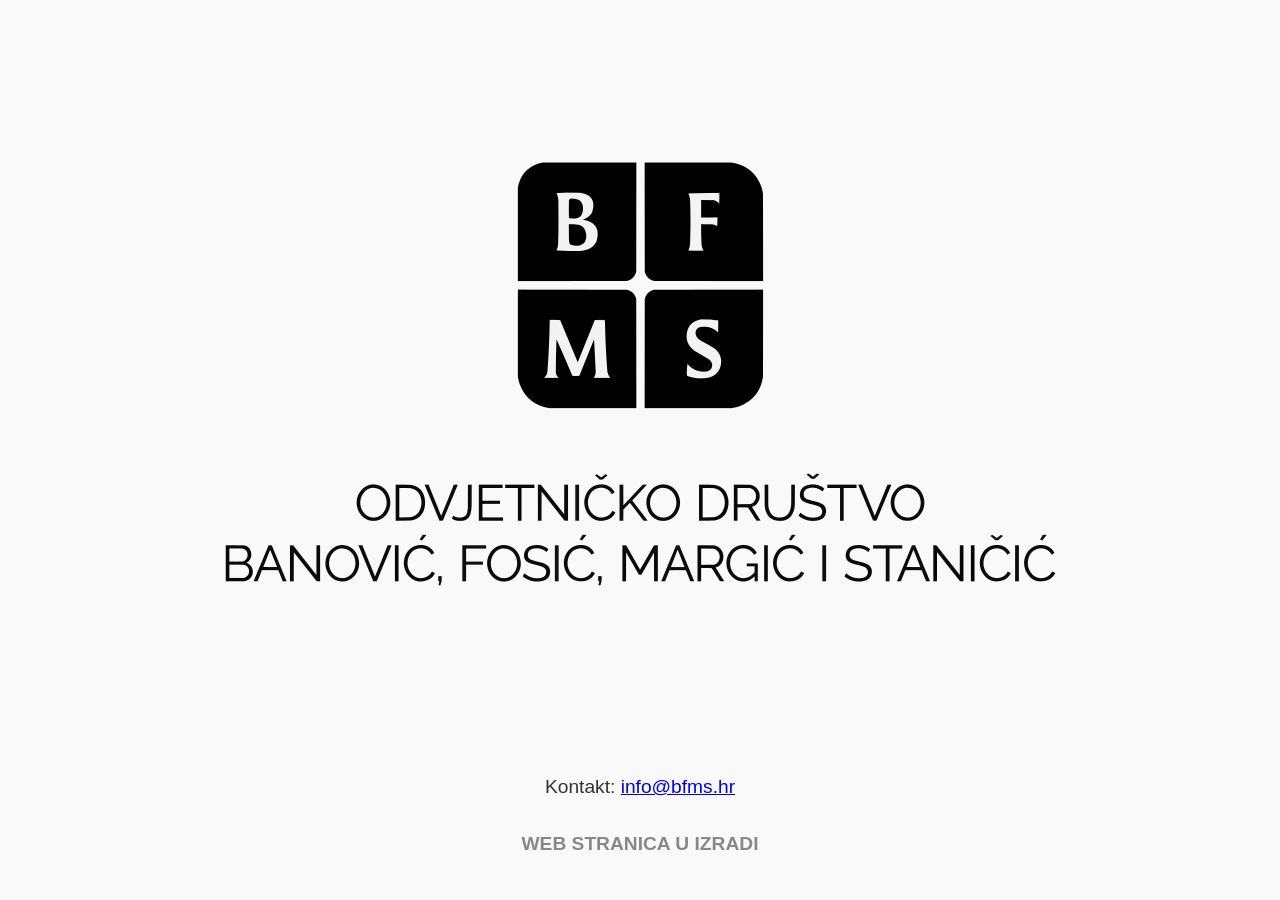
==== index.html @ 532411cc "favicon" ====
<!DOCTYPE html>
<html lang="hr">
<head>
  <meta charset="UTF-8" />
  <meta name="viewport" content="width=device-width, initial-scale=1.0"/>
  <title>Odvjetničko društvo Banović, Fosić, Margić i Staničić d.o.o.</title>
  <link rel="icon" type="image/png" href="logo2.png" />
  <style>
    body {
      margin: 0;
      padding: 0;
      font-family: Arial, sans-serif;
      background-color: #f9f9f9;
      color: #333;
      display: flex;
      flex-direction: column;
      align-items: center;
      justify-content: center;
      height: 100vh;
      text-align: center;
    }

    img {
      width: 1035px;
      height: auto;
      margin-bottom: 1.5em;
    }

    h1 {
      font-size: 2em;
      margin-bottom: 0.5em;
    }

    p {
      margin: 0.3em 0;
      font-size: 1.2em;
    }

    .note {
      margin-top: 1.5em;
      font-weight: bold;
      color: #888;
    }
  </style>
</head>
<body>
  <img src="logo.png" alt="Logo BFMS" />
  <h1>   </h1>
  <p>Kontakt: <a href="mailto:info@bfms.hr">info@bfms.hr</a></p>
  <p class="note">WEB STRANICA U IZRADI</p>
</body>
</html>
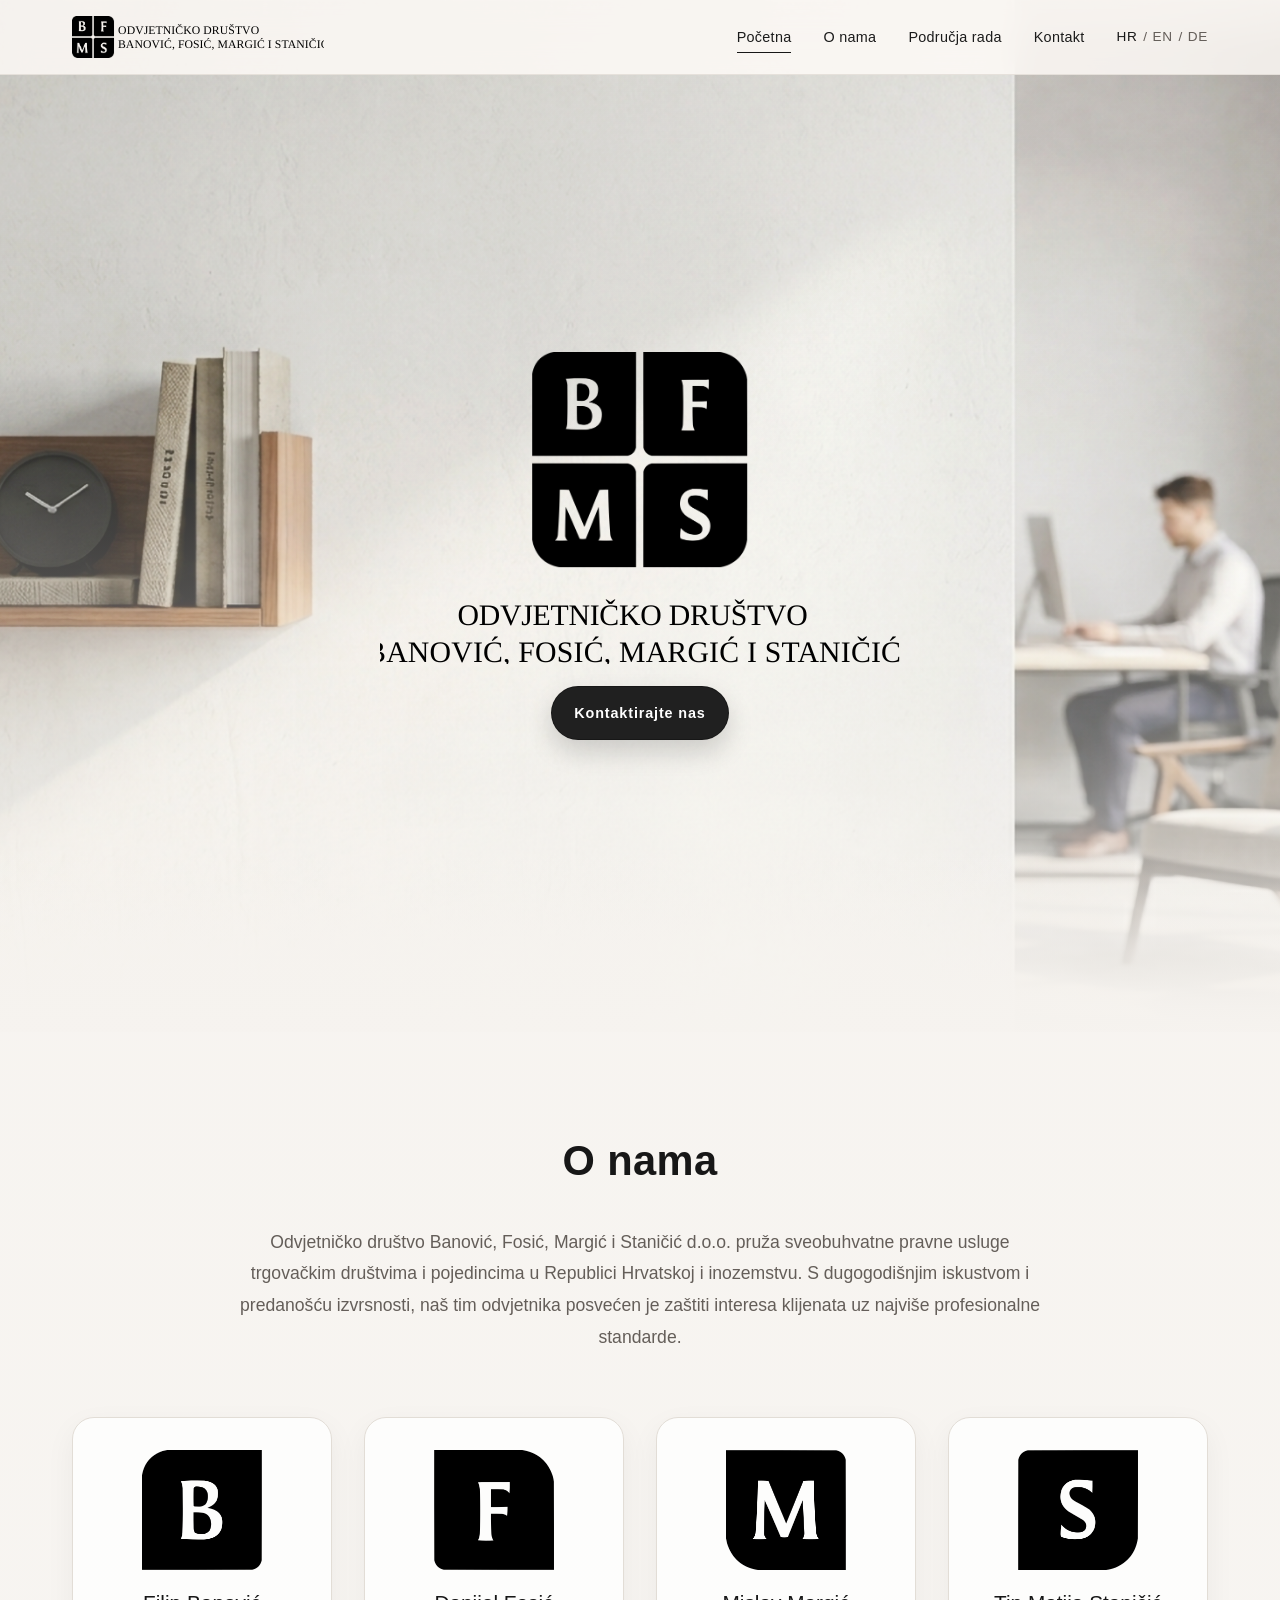
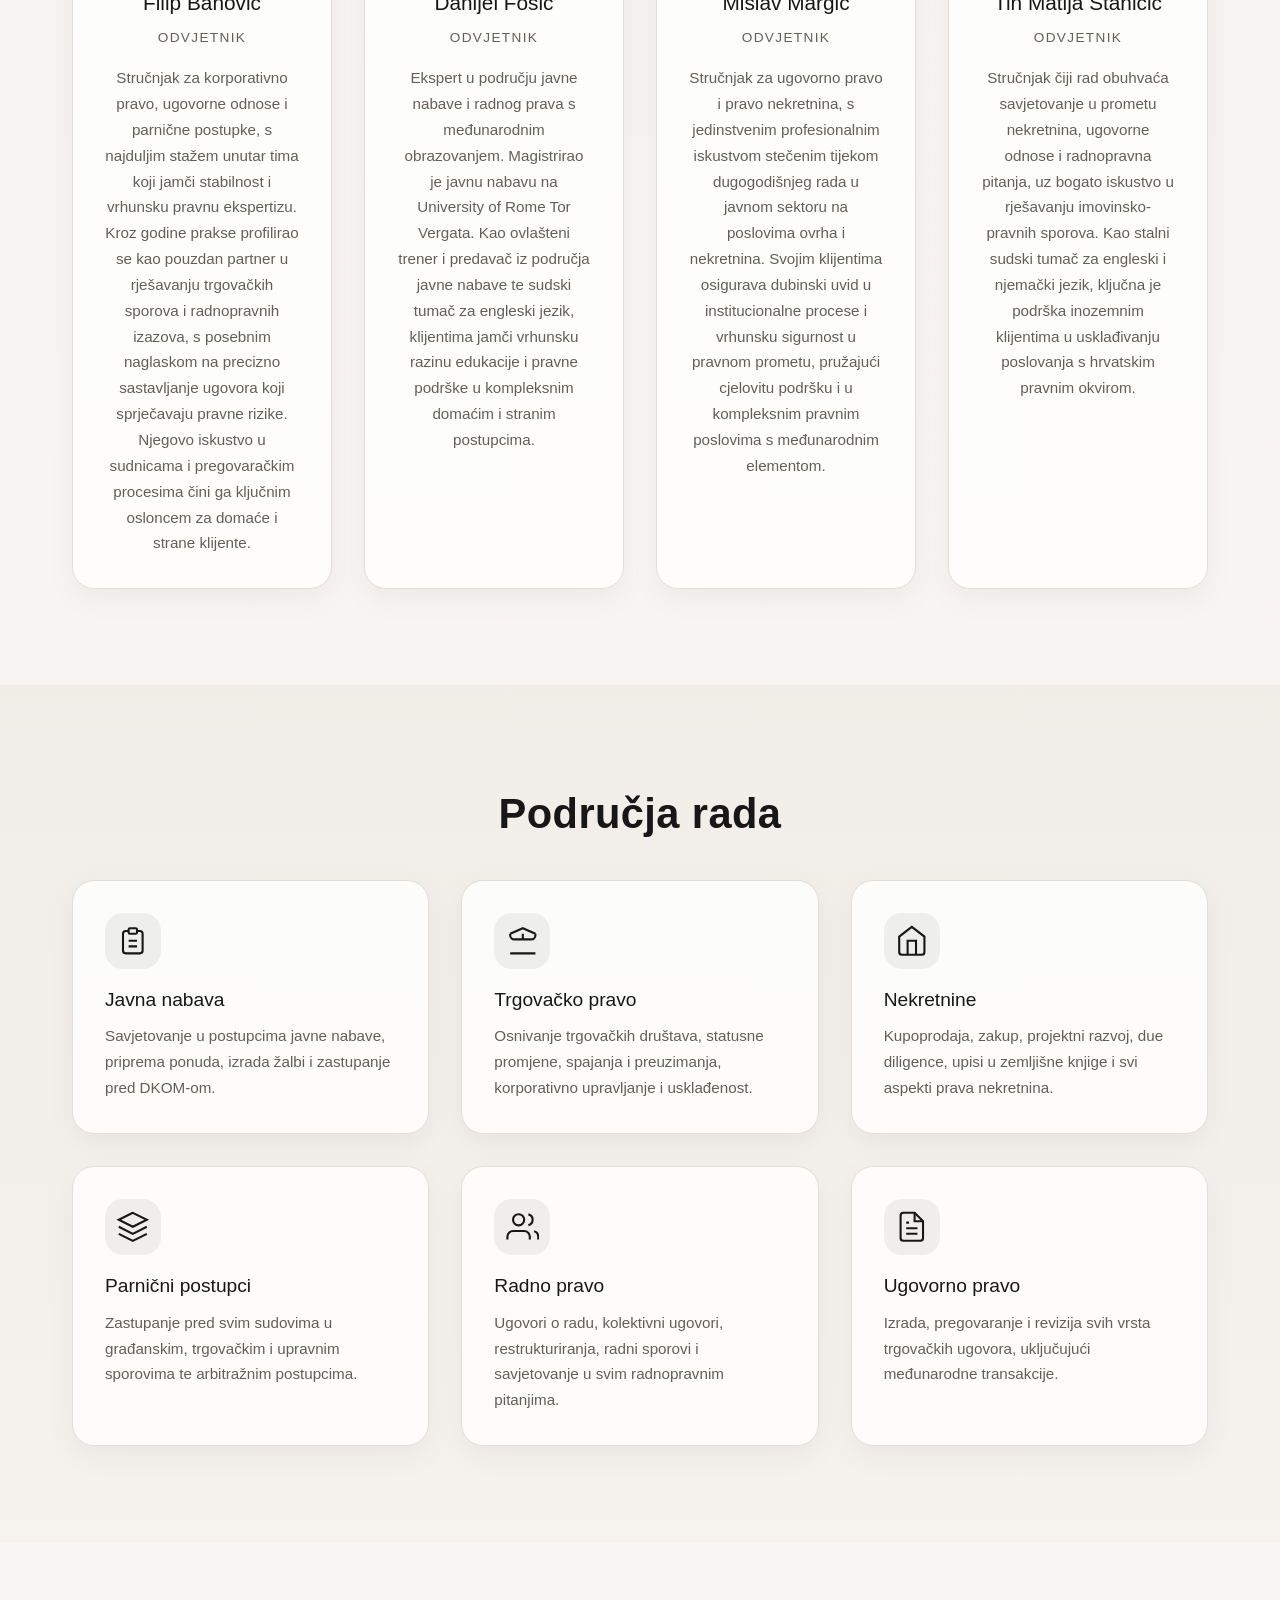
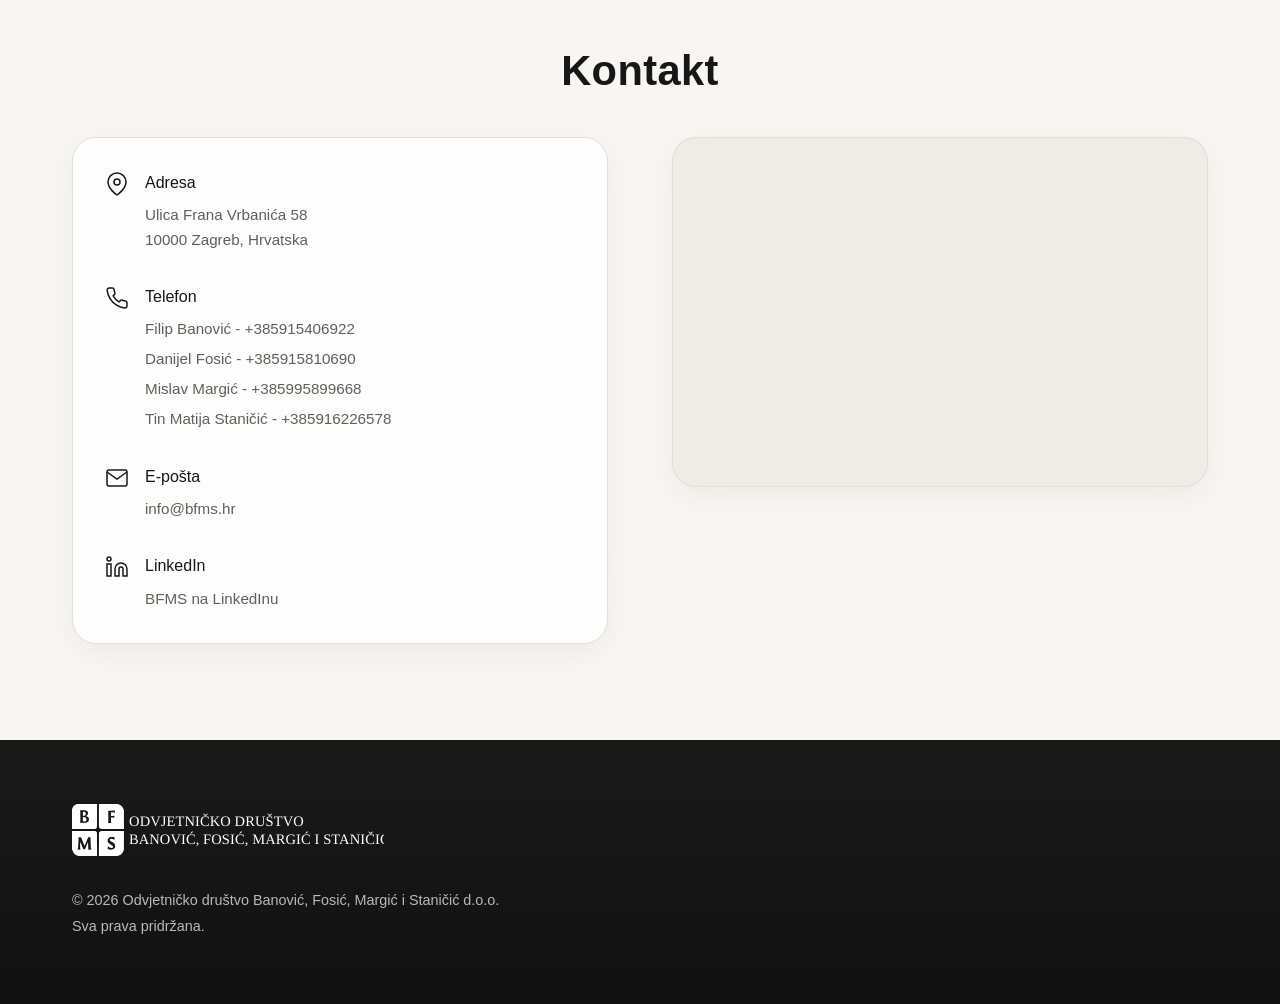
==== commit d551cf36: "Nova verzija Nova verzija 14.05.2026." ====
--- a/index.html
+++ b/index.html
@@ -1,52 +1,310 @@
 <!DOCTYPE html>
+
 <html lang="hr">
 <head>
-  <meta charset="UTF-8" />
-  <meta name="viewport" content="width=device-width, initial-scale=1.0"/>
-  <title>Odvjetničko društvo Banović, Fosić, Margić i Staničić d.o.o.</title>
-  <link rel="icon" type="image/png" href="logo2.png" />
-  <style>
-    body {
-      margin: 0;
-      padding: 0;
-      font-family: Arial, sans-serif;
-      background-color: #f9f9f9;
-      color: #333;
-      display: flex;
-      flex-direction: column;
-      align-items: center;
-      justify-content: center;
-      height: 100vh;
-      text-align: center;
-    }
-
-    img {
-      width: 1035px;
-      height: auto;
-      margin-bottom: 1.5em;
-    }
-
-    h1 {
-      font-size: 2em;
-      margin-bottom: 0.5em;
-    }
-
-    p {
-      margin: 0.3em 0;
-      font-size: 1.2em;
-    }
-
-    .note {
-      margin-top: 1.5em;
-      font-weight: bold;
-      color: #888;
-    }
-  </style>
+<meta charset="utf-8"/>
+<meta content="width=device-width, initial-scale=1.0" name="viewport"/>
+<meta content="Odvjetničko društvo Banović, Fosić, Margić i Staničić d.o.o. pruža pravne usluge u području trgovačkog prava, nekretnina, parničnih postupaka, radnog prava, ugovornog prava i javne nabave." name="description"/>
+<meta content="odvjetnik Zagreb, odvjetničko društvo, trgovačko pravo, nekretnine, parnični postupci, radno pravo, javna nabava, BFMS" name="keywords"/>
+<meta content="Odvjetničko društvo Banović, Fosić, Margić i Staničić d.o.o." name="author"/>
+<meta content="index, follow" name="robots"/>
+<title>BFMS | Odvjetničko društvo Banović, Fosić, Margić i Staničić d.o.o.</title><link href="https://bfms.hr/" rel="canonical"/>
+<link href="https://bfms.hr/" hreflang="hr" rel="alternate"/>
+<link href="https://bfms.hr/en/" hreflang="en" rel="alternate"/>
+<link href="https://bfms.hr/de/" hreflang="de" rel="alternate"/>
+<link href="https://bfms.hr/" hreflang="x-default" rel="alternate"/>
+<meta content="hr_HR" property="og:locale"/>
+<meta content="website" property="og:type"/>
+<meta content="BFMS | Odvjetničko društvo Banović, Fosić, Margić i Staničić d.o.o." property="og:title"/>
+<meta content="Odvjetničko društvo u Zagrebu – trgovačko pravo, nekretnine, parnični postupci, radno pravo i javna nabava." property="og:description"/>
+<meta content="https://bfms.hr/" property="og:url"/>
+<meta content="https://bfms.hr/assets/brand/logo-okomito-hr.png" property="og:image"/>
+<meta content="BFMS logo" property="og:image:alt"/>
+<meta content="BFMS" property="og:site_name"/>
+<meta content="summary_large_image" name="twitter:card"/>
+<meta content="BFMS | Odvjetničko društvo Banović, Fosić, Margić i Staničić d.o.o." name="twitter:title"/>
+<meta content="Odvjetničko društvo u Zagrebu." name="twitter:description"/>
+<meta content="https://bfms.hr/assets/brand/logo-okomito-hr.png" name="twitter:image"/>
+<link href="assets/brand/favicon-32x32.png" rel="icon" sizes="32x32" type="image/png"/>
+<link href="assets/brand/apple-touch-icon.png" rel="apple-touch-icon"/>
+<script type="application/ld+json">
+{
+  "@context": "https://schema.org",
+  "@type": "LegalService",
+  "name": "Odvjetničko društvo Banović, Fosić, Margić i Staničić d.o.o.",
+  "alternateName": "BFMS",
+  "url": "https://bfms.hr/",
+  "logo": "https://bfms.hr/assets/brand/logo-okomito-hr.png",
+  "image": "https://bfms.hr/assets/brand/logo-okomito-hr.png",
+  "email": "info@bfms.hr",
+  "telephone": "+385915406922",
+  "address": {
+    "@type": "PostalAddress",
+    "streetAddress": "Ulica Frana Vrbanića 58",
+    "postalCode": "10000",
+    "addressLocality": "Zagreb",
+    "addressCountry": "HR"
+  },
+  "areaServed": [
+    "HR",
+    "EU"
+  ],
+  "availableLanguage": [
+    "hr",
+    "en",
+    "de"
+  ],
+  "sameAs": [
+    "https://www.linkedin.com/company/od-bfms"
+  ]
+}
+    </script>
+<!-- Fonts -->
+<link href="https://fonts.googleapis.com" rel="preconnect"/>
+<link crossorigin="" href="https://fonts.gstatic.com" rel="preconnect"/>
+<link href="styles.css" rel="stylesheet"/>
+<!-- Styles -->
+<link href="styles.css" rel="stylesheet"/>
 </head>
 <body>
-  <img src="logo.png" alt="Logo BFMS" />
-  <h1>   </h1>
-  <p>Kontakt: <a href="mailto:info@bfms.hr">info@bfms.hr</a></p>
-  <p class="note">WEB STRANICA U IZRADI</p>
+<!-- Navigation -->
+<nav class="nav" id="nav">
+<div class="nav-container">
+<a aria-label="BFMS početna stranica" class="nav-logo" href="#hero">
+<img alt="Odvjetničko društvo Banović, Fosić, Margić i Staničić d.o.o." class="logo-img" src="assets/brand/dugacki-logo-hr.svg"/>
+</a>
+<button aria-label="Otvori/zatvori navigaciju" class="nav-toggle" id="nav-toggle">
+<span></span>
+<span></span>
+<span></span>
+</button>
+<ul class="nav-menu" id="nav-menu">
+<li><a class="nav-link" href="#hero">Početna</a></li>
+<li><a class="nav-link" href="#o-nama">O nama</a></li>
+<li><a class="nav-link" href="#podrucja-rada">Područja rada</a></li>
+<li><a class="nav-link" href="#kontakt">Kontakt</a></li>
+<li aria-label="Odabir jezika" class="language-switch"><a aria-current="page" class="lang-link active" href="index.html" lang="hr">HR</a> <span aria-hidden="true">/</span> <a class="lang-link" href="en/index.html" lang="en">EN</a> <span aria-hidden="true">/</span> <a class="lang-link" href="de/index.html" lang="de">DE</a></li>
+</ul>
+</div>
+</nav>
+<!-- Hero Section -->
+<section class="hero" id="hero">
+<div class="hero-content"><h1 class="sr-only">Odvjetničko društvo Banović, Fosić, Margić i Staničić d.o.o.</h1><div class="hero-copy"><img alt="Odvjetničko društvo Banović, Fosić, Margić i Staničić d.o.o. logo" class="hero-brand-logo" decoding="async" src="assets/brand/logo-okomito-hr.svg"/><a class="hero-cta" href="#kontakt">Kontaktirajte nas</a></div></div>
+</section>
+<!-- O nama Section -->
+<section class="section" id="o-nama">
+<div class="container">
+<h2 class="section-title">O nama</h2>
+<p class="section-intro">Odvjetničko društvo Banović, Fosić, Margić i Staničić d.o.o. pruža sveobuhvatne pravne usluge trgovačkim društvima i pojedincima u Republici Hrvatskoj i inozemstvu. S dugogodišnjim iskustvom i predanošću izvrsnosti, naš tim odvjetnika posvećen je zaštiti interesa klijenata uz najviše profesionalne standarde.</p>
+<!-- Team Members -->
+<div class="team-grid">
+<!-- Team Member 1 -->
+<div class="team-member">
+<div class="team-photo">
+<img alt="Placeholder fotografija za Filipa Banovića" class="team-photo-img" decoding="async" loading="lazy" src="assets/team/banovic-placeholder.png"/>
+</div>
+<h3 class="team-name">Filip Banović</h3>
+<p class="team-title">Odvjetnik</p>
+<p class="team-bio">Stručnjak za korporativno pravo, ugovorne odnose i parnične postupke, s najduljim stažem unutar tima koji jamči stabilnost i vrhunsku pravnu ekspertizu. Kroz godine prakse profilirao se kao pouzdan partner u rješavanju trgovačkih sporova i radnopravnih izazova, s posebnim naglaskom na precizno sastavljanje ugovora koji sprječavaju pravne rizike. Njegovo iskustvo u sudnicama i pregovaračkim procesima čini ga ključnim osloncem za domaće i strane klijente.</p>
+</div>
+<!-- Team Member 2 -->
+<div class="team-member">
+<div class="team-photo">
+<img alt="Placeholder fotografija za Danijela Fosića" class="team-photo-img" decoding="async" loading="lazy" src="assets/team/fosic-placeholder.png"/>
+</div>
+<h3 class="team-name">Danijel Fosić</h3>
+<p class="team-title">Odvjetnik</p>
+<p class="team-bio">Ekspert u području javne nabave i radnog prava s međunarodnim obrazovanjem. Magistrirao je javnu nabavu na University of Rome Tor Vergata. Kao ovlašteni trener i predavač iz područja javne nabave te sudski tumač za engleski jezik, klijentima jamči vrhunsku razinu edukacije i pravne podrške u kompleksnim domaćim i stranim postupcima.</p>
+</div>
+<!-- Team Member 3 -->
+<div class="team-member">
+<div class="team-photo">
+<img alt="Placeholder fotografija za Mislava Margića" class="team-photo-img" decoding="async" loading="lazy" src="assets/team/margic-placeholder.png"/>
+</div>
+<h3 class="team-name">Mislav Margić</h3>
+<p class="team-title">Odvjetnik</p>
+<p class="team-bio">Stručnjak za ugovorno pravo i pravo nekretnina, s jedinstvenim profesionalnim iskustvom stečenim tijekom dugogodišnjeg rada u javnom sektoru na poslovima ovrha i nekretnina. Svojim klijentima osigurava dubinski uvid u institucionalne procese i vrhunsku sigurnost u pravnom prometu, pružajući cjelovitu podršku i u kompleksnim pravnim poslovima s međunarodnim elementom.</p>
+</div>
+<!-- Team Member 4 -->
+<div class="team-member">
+<div class="team-photo">
+<img alt="Placeholder fotografija za Tina Matiju Staničića" class="team-photo-img" decoding="async" loading="lazy" src="assets/team/stanicic-placeholder.png"/>
+</div>
+<h3 class="team-name">Tin Matija Staničić</h3>
+<p class="team-title">Odvjetnik</p>
+<p class="team-bio">Stručnjak čiji rad obuhvaća savjetovanje u prometu nekretnina, ugovorne odnose i radnopravna pitanja, uz bogato iskustvo u rješavanju imovinsko-pravnih sporova. Kao stalni sudski tumač za engleski i njemački jezik, ključna je podrška inozemnim klijentima u usklađivanju poslovanja s hrvatskim pravnim okvirom.</p>
+</div>
+</div>
+</div>
+</section>
+<!-- Područja rada Section -->
+<section class="section section-alt" id="podrucja-rada">
+<div class="container">
+<h2 class="section-title">Područja rada</h2>
+<div class="practice-grid">
+<div class="practice-item">
+<div class="practice-icon">
+<svg fill="none" stroke="currentColor" stroke-width="1.5" viewbox="0 0 24 24">
+<path d="M9 5H7a2 2 0 00-2 2v12a2 2 0 002 2h10a2 2 0 002-2V7a2 2 0 00-2-2h-2"></path>
+<rect height="4" rx="1" width="6" x="9" y="3"></rect>
+<path d="M9 12h6M9 16h6"></path>
+</svg>
+</div>
+<h3 class="practice-title">Javna nabava</h3>
+<p class="practice-desc">
+                        Savjetovanje u postupcima javne nabave, priprema ponuda, 
+                        izrada žalbi i zastupanje pred DKOM-om.
+                    </p>
+</div>
+<div class="practice-item">
+<div class="practice-icon">
+<svg fill="none" stroke="currentColor" stroke-width="1.5" viewbox="0 0 24 24">
+<path d="M3 21h18M3 7v1a3 3 0 003 3h12a3 3 0 003-3V7M3 7l9-4 9 4M12 7v4"></path>
+</svg>
+</div>
+<h3 class="practice-title">Trgovačko pravo</h3>
+<p class="practice-desc">
+                        Osnivanje trgovačkih društava, statusne promjene, spajanja i preuzimanja, 
+                        korporativno upravljanje i usklađenost.
+                    </p>
+</div>
+<div class="practice-item">
+<div class="practice-icon">
+<svg fill="none" stroke="currentColor" stroke-width="1.5" viewbox="0 0 24 24">
+<path d="M3 9l9-7 9 7v11a2 2 0 01-2 2H5a2 2 0 01-2-2V9z"></path>
+<path d="M9 22V12h6v10"></path>
+</svg>
+</div>
+<h3 class="practice-title">Nekretnine</h3>
+<p class="practice-desc">
+                        Kupoprodaja, zakup, projektni razvoj, due diligence, 
+                        upisi u zemljišne knjige i svi aspekti prava nekretnina.
+                    </p>
+</div>
+<div class="practice-item">
+<div class="practice-icon">
+<svg fill="none" stroke="currentColor" stroke-width="1.5" viewbox="0 0 24 24">
+<path d="M12 2L2 7l10 5 10-5-10-5zM2 17l10 5 10-5M2 12l10 5 10-5"></path>
+</svg>
+</div>
+<h3 class="practice-title">Parnični postupci</h3>
+<p class="practice-desc">
+                        Zastupanje pred svim sudovima u građanskim, trgovačkim i upravnim 
+                        sporovima te arbitražnim postupcima.
+                    </p>
+</div>
+<div class="practice-item">
+<div class="practice-icon">
+<svg fill="none" stroke="currentColor" stroke-width="1.5" viewbox="0 0 24 24">
+<path d="M17 21v-2a4 4 0 00-4-4H5a4 4 0 00-4 4v2"></path>
+<circle cx="9" cy="7" r="4"></circle>
+<path d="M23 21v-2a4 4 0 00-3-3.87M16 3.13a4 4 0 010 7.75"></path>
+</svg>
+</div>
+<h3 class="practice-title">Radno pravo</h3>
+<p class="practice-desc">
+                        Ugovori o radu, kolektivni ugovori, restrukturiranja, 
+                        radni sporovi i savjetovanje u svim radnopravnim pitanjima.
+                    </p>
+</div>
+<div class="practice-item">
+<div class="practice-icon">
+<svg fill="none" stroke="currentColor" stroke-width="1.5" viewbox="0 0 24 24">
+<path d="M14 2H6a2 2 0 00-2 2v16a2 2 0 002 2h12a2 2 0 002-2V8z"></path>
+<path d="M14 2v6h6M16 13H8M16 17H8M10 9H8"></path>
+</svg>
+</div>
+<h3 class="practice-title">Ugovorno pravo</h3>
+<p class="practice-desc">
+                        Izrada, pregovaranje i revizija svih vrsta trgovačkih ugovora, 
+                        uključujući međunarodne transakcije.
+                    </p>
+</div>
+
+</div>
+</div>
+</section>
+<!-- Kontakt Section -->
+<section class="section" id="kontakt">
+<div class="container">
+<h2 class="section-title">Kontakt</h2>
+<div class="contact-grid">
+<div class="contact-info">
+<div class="contact-item">
+<div class="contact-icon">
+<svg fill="none" stroke="currentColor" stroke-width="1.5" viewbox="0 0 24 24">
+<path d="M21 10c0 7-9 13-9 13s-9-6-9-13a9 9 0 1118 0z"></path>
+<circle cx="12" cy="10" r="3"></circle>
+</svg>
+</div>
+<div class="contact-text">
+<h4>Adresa</h4>
+<p>Ulica Frana Vrbanića 58<br/>10000 Zagreb, Hrvatska</p>
+</div>
+</div>
+<div class="contact-item">
+<div class="contact-icon">
+<svg fill="none" stroke="currentColor" stroke-width="1.5" viewbox="0 0 24 24">
+<path d="M22 16.92v3a2 2 0 01-2.18 2 19.79 19.79 0 01-8.63-3.07 19.5 19.5 0 01-6-6 19.79 19.79 0 01-3.07-8.67A2 2 0 014.11 2h3a2 2 0 012 1.72 12.84 12.84 0 00.7 2.81 2 2 0 01-.45 2.11L8.09 9.91a16 16 0 006 6l1.27-1.27a2 2 0 012.11-.45 12.84 12.84 0 002.81.7A2 2 0 0122 16.92z"></path>
+</svg>
+</div>
+<div class="contact-text">
+<h4>Telefon</h4>
+<p class="phone-list">
+<span>Filip Banović - <a href="tel:+385915406922">+385915406922</a></span>
+<span>Danijel Fosić - <a href="tel:+385915810690">+385915810690</a></span>
+<span>Mislav Margić - <a href="tel:+385995899668">+385995899668</a></span>
+<span>Tin Matija Staničić - <a href="tel:+385916226578">+385916226578</a></span>
+</p>
+</div>
+</div>
+<div class="contact-item">
+<div class="contact-icon">
+<svg fill="none" stroke="currentColor" stroke-width="1.5" viewbox="0 0 24 24">
+<path d="M4 4h16c1.1 0 2 .9 2 2v12c0 1.1-.9 2-2 2H4c-1.1 0-2-.9-2-2V6c0-1.1.9-2 2-2z"></path>
+<path d="M22 6l-10 7L2 6"></path>
+</svg>
+</div>
+<div class="contact-text">
+<h4>E-pošta</h4>
+<p><a href="mailto:info@bfms.hr">info@bfms.hr</a></p>
+</div>
+</div>
+<div class="contact-item">
+<div class="contact-icon">
+<svg fill="none" stroke="currentColor" stroke-width="1.5" viewbox="0 0 24 24">
+<path d="M16 8a6 6 0 016 6v7h-4v-7a2 2 0 00-2-2 2 2 0 00-2 2v7h-4v-7a6 6 0 016-6z"></path>
+<rect height="12" width="4" x="2" y="9"></rect>
+<circle cx="4" cy="4" r="2"></circle>
+</svg>
+</div>
+<div class="contact-text">
+<h4>LinkedIn</h4>
+<p><a href="https://www.linkedin.com/company/od-bfms" rel="noopener noreferrer" target="_blank">BFMS na LinkedInu</a></p>
+</div>
+</div>
+</div>
+<div class="contact-map">
+<iframe allowfullscreen="" height="100%" loading="lazy" referrerpolicy="no-referrer-when-downgrade" src="https://www.google.com/maps/embed?pb=!1m18!1m12!1m3!1d2781.0669776669!2d15.9718!3d45.8052!2m3!1f0!2f0!3f0!3m2!1i1024!2i768!4f13.1!3m3!1m2!1s0x4765d6f0c4c76a4f%3A0x1!2sUlica%20Frana%20Vrbani%C4%87a%2058%2C%20Zagreb!5e0!3m2!1sen!2shr!4v1234567890" style="border:0;" title="Lokacija ureda BFMS" width="100%">
+</iframe>
+</div>
+</div>
+</div>
+</section>
+<!-- Footer -->
+<footer class="footer">
+<div class="container">
+<div class="footer-content">
+<div class="footer-logo">
+<img alt="Odvjetničko društvo Banović, Fosić, Margić i Staničić d.o.o." class="footer-logo-img" src="assets/brand/dugacki-logo-hr-inverted.svg"/>
+</div>
+<p class="footer-text">© <span id="current-year">2026</span> Odvjetničko društvo Banović, Fosić, Margić i Staničić d.o.o.<br/>
+                    Sva prava pridržana.
+                </p>
+</div>
+</div>
+</footer>
+<!-- Scripts -->
+<script src="script.js"></script>
 </body>
 </html>
--- a/styles.css
+++ b/styles.css
@@ -0,0 +1,764 @@
+/* ============================================
+   BFMS Law Firm - Stylesheet
+   Color Palette (derived from logo):
+   - Primary: #1a1a1a (near-black)
+   - Background: #fafafa / #f5f4f4 (off-white)
+   - Neutral: #666565 (medium gray)
+   - Accent: #2c2c2c (charcoal)
+   - White: #ffffff
+   ============================================ */
+
+/* CSS Variables */
+:root {
+    --color-primary: #171717;
+    --color-secondary: #2f2a26;
+    --color-text: #1b1b1b;
+    --color-text-muted: #645e59;
+    --color-background: #f6f3ef;
+    --color-background-alt: #efebe5;
+    --color-white: #ffffff;
+    --color-border: #e2ddd6;
+    
+    --font-primary: 'Raleway', -apple-system, BlinkMacSystemFont, sans-serif;
+    --font-sans: 'Raleway', -apple-system, BlinkMacSystemFont, sans-serif;
+    
+    --spacing-xs: 0.5rem;
+    --spacing-sm: 1rem;
+    --spacing-md: 2rem;
+    --spacing-lg: 4rem;
+    --spacing-xl: 6rem;
+    
+    --transition: 0.3s ease;
+    --max-width: 1200px;
+}
+
+/* Reset & Base */
+*,
+*::before,
+*::after {
+    box-sizing: border-box;
+    margin: 0;
+    padding: 0;
+}
+
+html {
+    scroll-behavior: smooth;
+    font-size: 16px;
+}
+
+body {
+    font-family: var(--font-sans);
+    font-weight: 400;
+    line-height: 1.6;
+    color: var(--color-text);
+    background: linear-gradient(180deg, #f6f3ef 0%, #f9f7f4 100%);
+    -webkit-font-smoothing: antialiased;
+    -moz-osx-font-smoothing: grayscale;
+}
+
+img {
+    max-width: 100%;
+    height: auto;
+    display: block;
+}
+
+a {
+    color: var(--color-primary);
+    text-decoration: none;
+    transition: color var(--transition);
+}
+
+a:hover {
+    color: var(--color-text-muted);
+}
+
+/* Container */
+.container {
+    width: 100%;
+    max-width: var(--max-width);
+    margin: 0 auto;
+    padding: 0 var(--spacing-md);
+}
+
+/* ============================================
+   Navigation
+   ============================================ */
+.nav {
+    position: fixed;
+    top: 0;
+    left: 0;
+    right: 0;
+    z-index: 1000;
+    background-color: rgba(255, 252, 248, 0.82);
+    border-bottom: 1px solid rgba(226, 221, 214, 0.8);
+    backdrop-filter: blur(14px);
+    -webkit-backdrop-filter: blur(14px);
+    transition: box-shadow var(--transition), background-color var(--transition);
+}
+
+.nav.scrolled {
+    background-color: rgba(255, 252, 248, 0.94);
+    box-shadow: 0 10px 30px rgba(0, 0, 0, 0.08);
+}
+
+.nav-container {
+    display: flex;
+    align-items: center;
+    justify-content: space-between;
+    max-width: var(--max-width);
+    margin: 0 auto;
+    padding: var(--spacing-sm) var(--spacing-md);
+}
+
+.nav-logo {
+    display: flex;
+    align-items: center;
+    margin-right: var(--spacing-md);
+}
+
+.logo-img {
+    height: 42px;
+    width: auto;
+    max-width: min(420px, 42vw);
+    object-fit: contain;
+}
+
+.nav-menu {
+    display: flex;
+    list-style: none;
+    gap: var(--spacing-md);
+    margin-left: auto;
+}
+
+.nav-link {
+    font-size: 0.9rem;
+    font-weight: 500;
+    letter-spacing: 0.02em;
+    color: var(--color-text);
+    padding: var(--spacing-xs) 0;
+    position: relative;
+}
+
+.nav-link::after {
+    content: '';
+    position: absolute;
+    bottom: 0;
+    left: 0;
+    width: 0;
+    height: 1px;
+    background-color: var(--color-primary);
+    transition: width var(--transition);
+}
+
+.nav-link:hover::after {
+    width: 100%;
+}
+
+.nav-link:hover {
+    color: var(--color-primary);
+}
+
+.language-switch {
+    display: inline-flex;
+    align-items: center;
+    gap: 0.35rem;
+    font-size: 0.85rem;
+    font-weight: 500;
+    color: var(--color-text-muted);
+}
+
+.lang-link {
+    color: var(--color-text-muted);
+    letter-spacing: 0.05em;
+}
+
+.lang-link.active,
+.lang-link:hover {
+    color: var(--color-primary);
+}
+
+/* Mobile Navigation Toggle */
+.nav-toggle {
+    display: none;
+    flex-direction: column;
+    gap: 5px;
+    background: none;
+    border: none;
+    cursor: pointer;
+    padding: var(--spacing-xs);
+}
+
+.nav-toggle span {
+    display: block;
+    width: 24px;
+    height: 2px;
+    background-color: var(--color-primary);
+    transition: transform var(--transition), opacity var(--transition);
+}
+
+/* ============================================
+   Hero Section
+   ============================================ */
+.hero {
+    position: relative;
+    min-height: 100vh;
+    display: flex;
+    align-items: stretch;
+    justify-content: center;
+    text-align: center;
+    background:
+        linear-gradient(180deg, rgba(246, 243, 239, 0.04) 0%, rgba(246, 243, 239, 0.06) 38%, rgba(246, 243, 239, 0.42) 72%, rgba(246, 243, 239, 0.9) 100%),
+        url('assets/brand/hero-background.png') center center / cover no-repeat;
+    padding: var(--spacing-xl) var(--spacing-md);
+    padding-top: calc(var(--spacing-xl) + 60px);
+}
+
+.hero::after {
+    content: '';
+    position: absolute;
+    inset: auto 0 0 0;
+    height: 18%;
+    background: linear-gradient(180deg, rgba(246, 243, 239, 0) 0%, rgba(246, 243, 239, 0.9) 100%);
+    pointer-events: none;
+}
+
+.hero-content {
+    position: relative;
+    z-index: 1;
+    width: 100%;
+    max-width: var(--max-width);
+    min-height: calc(100vh - 120px);
+    display: flex;
+    align-items: center;
+    justify-content: center;
+}
+
+.hero-copy {
+    display: inline-flex;
+    flex-direction: column;
+    align-items: center;
+    justify-content: center;
+    gap: 1.4rem;
+    padding: 0;
+    background: transparent;
+    border: 0;
+    border-radius: 0;
+    backdrop-filter: none;
+    -webkit-backdrop-filter: none;
+    box-shadow: none;
+}
+
+.hero-brand-logo {
+    display: block;
+    width: min(520px, 78vw);
+    max-width: 100%;
+    height: auto;
+    margin: 0 auto;
+}
+
+.hero-cta {
+    display: inline-block;
+    padding: 0.9rem 1.4rem;
+    background-color: rgba(23, 23, 23, 0.96);
+    color: var(--color-white);
+    font-size: 0.9rem;
+    font-weight: 600;
+    letter-spacing: 0.06em;
+    border: 1px solid rgba(23, 23, 23, 0.96);
+    border-radius: 999px;
+    transition: transform var(--transition), background-color var(--transition), color var(--transition), box-shadow var(--transition);
+    box-shadow: 0 12px 26px rgba(0, 0, 0, 0.16);
+}
+
+.hero-cta:hover {
+    background-color: rgba(255, 255, 255, 0.9);
+    color: var(--color-primary);
+    transform: translateY(-2px);
+}
+
+/* ============================================
+   Sections
+   ============================================ */
+.section {
+    padding: var(--spacing-xl) 0;
+}
+
+.section-alt {
+    background: linear-gradient(180deg, rgba(239, 235, 229, 0.78) 0%, rgba(245, 241, 236, 0.92) 100%);
+}
+
+.section-title {
+    font-family: var(--font-primary);
+    font-size: clamp(1.9rem, 4vw, 2.6rem);
+    font-weight: 600;
+    letter-spacing: 0.01em;
+    text-align: center;
+    margin-bottom: var(--spacing-md);
+    color: var(--color-primary);
+}
+
+.section-intro {
+    max-width: 800px;
+    margin: 0 auto var(--spacing-lg);
+    text-align: center;
+    font-size: 1.1rem;
+    line-height: 1.8;
+    color: var(--color-text-muted);
+}
+
+/* ============================================
+   Team Section
+   ============================================ */
+.team-grid {
+    display: grid;
+    grid-template-columns: repeat(auto-fit, minmax(260px, 1fr));
+    gap: var(--spacing-md);
+}
+
+.team-member {
+    border-radius: 22px;
+    text-align: center;
+    padding: var(--spacing-md);
+    background-color: rgba(255, 255, 255, 0.82);
+    border: 1px solid var(--color-border);
+    box-shadow: 0 10px 30px rgba(0, 0, 0, 0.05);
+    transition: transform var(--transition), box-shadow var(--transition);
+}
+
+.team-member:hover {
+    transform: translateY(-4px);
+    box-shadow: 0 16px 36px rgba(0, 0, 0, 0.09);
+}
+
+.team-photo {
+    width: 120px;
+    height: 120px;
+    margin: 0 auto var(--spacing-sm);
+    display: flex;
+    align-items: center;
+    justify-content: center;
+}
+
+.team-photo-img {
+    max-width: 100%;
+    max-height: 100%;
+    width: auto;
+    height: auto;
+    object-fit: contain;
+    display: block;
+}
+
+.team-name {
+    font-family: var(--font-primary);
+    font-size: 1.3rem;
+    font-weight: 500;
+    margin-bottom: var(--spacing-xs);
+    color: var(--color-primary);
+}
+
+.team-title {
+    font-size: 0.85rem;
+    font-weight: 500;
+    letter-spacing: 0.1em;
+    text-transform: uppercase;
+    color: var(--color-text-muted);
+    margin-bottom: var(--spacing-sm);
+}
+
+.team-bio {
+    font-size: 0.95rem;
+    line-height: 1.7;
+    color: var(--color-text-muted);
+}
+
+/* ============================================
+   Practice Areas Section
+   ============================================ */
+.practice-grid {
+    display: grid;
+    grid-template-columns: repeat(auto-fit, minmax(300px, 1fr));
+    gap: var(--spacing-md);
+}
+
+.practice-item {
+    border-radius: 22px;
+    padding: var(--spacing-md);
+    background-color: rgba(255, 255, 255, 0.82);
+    border: 1px solid var(--color-border);
+    box-shadow: 0 10px 30px rgba(0, 0, 0, 0.05);
+    transition: transform var(--transition), box-shadow var(--transition);
+}
+
+.practice-item:hover {
+    transform: translateY(-4px);
+    box-shadow: 0 16px 36px rgba(0, 0, 0, 0.09);
+}
+
+.practice-icon {
+    width: 56px;
+    height: 56px;
+    margin-bottom: var(--spacing-sm);
+    color: var(--color-primary);
+    display: inline-flex;
+    align-items: center;
+    justify-content: center;
+    padding: 0.7rem;
+    background: rgba(23, 23, 23, 0.06);
+    border-radius: 18px;
+}
+
+.practice-icon svg {
+    width: 100%;
+    height: 100%;
+}
+
+.practice-title {
+    font-family: var(--font-primary);
+    font-size: 1.2rem;
+    font-weight: 500;
+    margin-bottom: var(--spacing-xs);
+    color: var(--color-primary);
+}
+
+.practice-desc {
+    font-size: 0.95rem;
+    line-height: 1.7;
+    color: var(--color-text-muted);
+}
+
+/* ============================================
+   Contact Section
+   ============================================ */
+.contact-grid {
+    display: grid;
+    grid-template-columns: 1fr 1fr;
+    gap: var(--spacing-lg);
+    align-items: start;
+}
+
+.contact-info {
+    display: flex;
+    flex-direction: column;
+    gap: var(--spacing-md);
+    padding: var(--spacing-md);
+    background-color: rgba(255, 255, 255, 0.82);
+    border: 1px solid var(--color-border);
+    border-radius: 24px;
+    box-shadow: 0 10px 30px rgba(0, 0, 0, 0.05);
+}
+
+.contact-item {
+    display: flex;
+    gap: var(--spacing-sm);
+    align-items: flex-start;
+}
+
+.contact-icon {
+    width: 24px;
+    height: 24px;
+    flex-shrink: 0;
+    color: var(--color-primary);
+    margin-top: 2px;
+}
+
+.contact-icon svg {
+    width: 100%;
+    height: 100%;
+}
+
+.contact-text h4 {
+    font-family: var(--font-primary);
+    font-size: 1rem;
+    font-weight: 500;
+    margin-bottom: var(--spacing-xs);
+    color: var(--color-primary);
+}
+
+.contact-text p {
+    font-size: 0.95rem;
+    line-height: 1.6;
+    color: var(--color-text-muted);
+}
+
+.contact-text a {
+    color: var(--color-text-muted);
+    border-bottom: 1px solid transparent;
+    transition: border-color var(--transition);
+}
+
+.contact-text a:hover {
+    border-color: var(--color-primary);
+    color: var(--color-primary);
+}
+
+.phone-list {
+    display: grid;
+    gap: 0.35rem;
+}
+
+.phone-list span {
+    display: block;
+}
+
+
+.contact-map {
+    height: 350px;
+    background-color: var(--color-background-alt);
+    border: 1px solid var(--color-border);
+    border-radius: 24px;
+    box-shadow: 0 10px 30px rgba(0, 0, 0, 0.05);
+    overflow: hidden;
+}
+
+.contact-map iframe {
+    display: block;
+    width: 100%;
+    height: 100%;
+}
+
+/* ============================================
+   Footer
+   ============================================ */
+.footer {
+    background: linear-gradient(180deg, #1a1a1a 0%, #111111 100%);
+    color: var(--color-white);
+    padding: var(--spacing-lg) 0;
+}
+
+.footer-content {
+    display: flex;
+    flex-direction: column;
+    align-items: flex-start;
+    text-align: left;
+    gap: var(--spacing-md);
+}
+
+.footer-logo-img {
+    height: 52px;
+    max-width: min(560px, 90vw);
+    width: auto;
+    object-fit: contain;
+}
+
+.footer-text {
+    font-size: 0.9rem;
+    line-height: 1.8;
+    color: rgba(255, 255, 255, 0.7);
+}
+
+/* ============================================
+   Responsive Design
+   ============================================ */
+@media (max-width: 992px) {
+    .contact-grid {
+        grid-template-columns: 1fr;
+    }
+    
+    .contact-map {
+        height: 300px;
+    }
+}
+
+@media (max-width: 768px) {
+    .nav-logo {
+        margin-right: var(--spacing-sm);
+    }
+
+    .logo-img {
+        height: 34px;
+        max-width: 58vw;
+    }
+
+    .nav-toggle {
+        display: flex;
+    }
+    
+    .nav-menu {
+        position: fixed;
+        top: 60px;
+        left: 0;
+        right: 0;
+        background-color: var(--color-white);
+        flex-direction: column;
+        padding: var(--spacing-md);
+        gap: 0;
+        border-bottom: 1px solid var(--color-border);
+        transform: translateY(-100%);
+        opacity: 0;
+        visibility: hidden;
+        transition: transform var(--transition), opacity var(--transition), visibility var(--transition);
+    }
+    
+    .nav-menu.active {
+        transform: translateY(0);
+        opacity: 1;
+        visibility: visible;
+    }
+    
+    .nav-link {
+        display: block;
+        padding: var(--spacing-sm) 0;
+        border-bottom: 1px solid var(--color-border);
+    }
+    
+    .nav-link:last-child {
+        border-bottom: none;
+    }
+
+    .language-switch {
+        padding-top: var(--spacing-sm);
+    }
+    
+    /* Hamburger animation */
+    .nav-toggle.active span:nth-child(1) {
+        transform: translateY(7px) rotate(45deg);
+    }
+    
+    .nav-toggle.active span:nth-child(2) {
+        opacity: 0;
+    }
+    
+    .nav-toggle.active span:nth-child(3) {
+        transform: translateY(-7px) rotate(-45deg);
+    }
+    
+    .hero {
+        padding-top: calc(var(--spacing-lg) + 60px);
+        min-height: auto;
+        padding-bottom: var(--spacing-lg);
+    }
+    
+    .hero {
+        min-height: 92vh;
+        background-position: 54% center;
+        padding-bottom: var(--spacing-lg);
+    }
+
+    .hero-content {
+        min-height: calc(92vh - 110px);
+        align-items: center;
+    }
+
+    .hero-copy {
+        width: min(100%, 640px);
+        padding: 0;
+    }
+
+    .hero-brand-logo {
+        width: min(560px, 88vw);
+    }
+
+    .section {
+        padding: var(--spacing-lg) 0;
+    }
+    
+    .team-grid {
+        grid-template-columns: 1fr;
+        max-width: 400px;
+        margin: 0 auto;
+    }
+    
+    .practice-grid {
+        grid-template-columns: 1fr;
+    }
+}
+
+@media (max-width: 480px) {
+    :root {
+        --spacing-md: 1.5rem;
+        --spacing-lg: 3rem;
+        --spacing-xl: 4rem;
+    }
+    
+
+    .hero-logo-stage {
+        width: min(432px, 100%);
+    }
+
+    .hero-name {
+        font-size: clamp(1.5rem, 7vw, 2.2rem);
+    }
+    
+    .hero-copy {
+        gap: 1rem;
+    }
+
+    .hero-brand-logo {
+        width: min(480px, 92vw);
+    }
+
+    .hero-cta {
+        width: auto;
+        justify-content: center;
+    }
+}
+
+
+@media (max-width: 768px) {
+    .logo-profile {
+        gap: 0.5rem;
+        padding: 0.45rem 0.6rem;
+        font-size: 0.85rem;
+    }
+
+    .logo-profile-img {
+        width: 34px;
+        height: 34px;
+    }
+
+    .logo-profile-b,
+    .logo-profile-m {
+        left: 0;
+        --profile-x: 0;
+    }
+
+    .logo-profile-f,
+    .logo-profile-s {
+        right: 0;
+        --profile-x: 0;
+    }
+}
+
+/* ============================================
+   Utility Classes
+   ============================================ */
+.sr-only {
+    position: absolute;
+    width: 1px;
+    height: 1px;
+    padding: 0;
+    margin: -1px;
+    overflow: hidden;
+    clip: rect(0, 0, 0, 0);
+    white-space: nowrap;
+    border: 0;
+}
+
+/* Mobile hero background visibility fix */
+@media (max-width: 768px) {
+    .hero {
+        min-height: 100svh;
+        background-position: 32% center;
+        background-size: cover;
+    }
+
+    .hero-content {
+        min-height: calc(100svh - 110px);
+    }
+
+    .hero-brand-logo {
+        width: min(390px, 76vw);
+        max-height: 240px;
+    }
+}
+
+@media (max-width: 480px) {
+    .hero {
+        background-position: 31% center;
+    }
+
+    .hero-brand-logo {
+        width: min(320px, 74vw);
+        max-height: 210px;
+    }
+}
--- a/styles.css
+++ b/styles.css
@@ -0,0 +1,764 @@
+/* ============================================
+   BFMS Law Firm - Stylesheet
+   Color Palette (derived from logo):
+   - Primary: #1a1a1a (near-black)
+   - Background: #fafafa / #f5f4f4 (off-white)
+   - Neutral: #666565 (medium gray)
+   - Accent: #2c2c2c (charcoal)
+   - White: #ffffff
+   ============================================ */
+
+/* CSS Variables */
+:root {
+    --color-primary: #171717;
+    --color-secondary: #2f2a26;
+    --color-text: #1b1b1b;
+    --color-text-muted: #645e59;
+    --color-background: #f6f3ef;
+    --color-background-alt: #efebe5;
+    --color-white: #ffffff;
+    --color-border: #e2ddd6;
+    
+    --font-primary: 'Raleway', -apple-system, BlinkMacSystemFont, sans-serif;
+    --font-sans: 'Raleway', -apple-system, BlinkMacSystemFont, sans-serif;
+    
+    --spacing-xs: 0.5rem;
+    --spacing-sm: 1rem;
+    --spacing-md: 2rem;
+    --spacing-lg: 4rem;
+    --spacing-xl: 6rem;
+    
+    --transition: 0.3s ease;
+    --max-width: 1200px;
+}
+
+/* Reset & Base */
+*,
+*::before,
+*::after {
+    box-sizing: border-box;
+    margin: 0;
+    padding: 0;
+}
+
+html {
+    scroll-behavior: smooth;
+    font-size: 16px;
+}
+
+body {
+    font-family: var(--font-sans);
+    font-weight: 400;
+    line-height: 1.6;
+    color: var(--color-text);
+    background: linear-gradient(180deg, #f6f3ef 0%, #f9f7f4 100%);
+    -webkit-font-smoothing: antialiased;
+    -moz-osx-font-smoothing: grayscale;
+}
+
+img {
+    max-width: 100%;
+    height: auto;
+    display: block;
+}
+
+a {
+    color: var(--color-primary);
+    text-decoration: none;
+    transition: color var(--transition);
+}
+
+a:hover {
+    color: var(--color-text-muted);
+}
+
+/* Container */
+.container {
+    width: 100%;
+    max-width: var(--max-width);
+    margin: 0 auto;
+    padding: 0 var(--spacing-md);
+}
+
+/* ============================================
+   Navigation
+   ============================================ */
+.nav {
+    position: fixed;
+    top: 0;
+    left: 0;
+    right: 0;
+    z-index: 1000;
+    background-color: rgba(255, 252, 248, 0.82);
+    border-bottom: 1px solid rgba(226, 221, 214, 0.8);
+    backdrop-filter: blur(14px);
+    -webkit-backdrop-filter: blur(14px);
+    transition: box-shadow var(--transition), background-color var(--transition);
+}
+
+.nav.scrolled {
+    background-color: rgba(255, 252, 248, 0.94);
+    box-shadow: 0 10px 30px rgba(0, 0, 0, 0.08);
+}
+
+.nav-container {
+    display: flex;
+    align-items: center;
+    justify-content: space-between;
+    max-width: var(--max-width);
+    margin: 0 auto;
+    padding: var(--spacing-sm) var(--spacing-md);
+}
+
+.nav-logo {
+    display: flex;
+    align-items: center;
+    margin-right: var(--spacing-md);
+}
+
+.logo-img {
+    height: 42px;
+    width: auto;
+    max-width: min(420px, 42vw);
+    object-fit: contain;
+}
+
+.nav-menu {
+    display: flex;
+    list-style: none;
+    gap: var(--spacing-md);
+    margin-left: auto;
+}
+
+.nav-link {
+    font-size: 0.9rem;
+    font-weight: 500;
+    letter-spacing: 0.02em;
+    color: var(--color-text);
+    padding: var(--spacing-xs) 0;
+    position: relative;
+}
+
+.nav-link::after {
+    content: '';
+    position: absolute;
+    bottom: 0;
+    left: 0;
+    width: 0;
+    height: 1px;
+    background-color: var(--color-primary);
+    transition: width var(--transition);
+}
+
+.nav-link:hover::after {
+    width: 100%;
+}
+
+.nav-link:hover {
+    color: var(--color-primary);
+}
+
+.language-switch {
+    display: inline-flex;
+    align-items: center;
+    gap: 0.35rem;
+    font-size: 0.85rem;
+    font-weight: 500;
+    color: var(--color-text-muted);
+}
+
+.lang-link {
+    color: var(--color-text-muted);
+    letter-spacing: 0.05em;
+}
+
+.lang-link.active,
+.lang-link:hover {
+    color: var(--color-primary);
+}
+
+/* Mobile Navigation Toggle */
+.nav-toggle {
+    display: none;
+    flex-direction: column;
+    gap: 5px;
+    background: none;
+    border: none;
+    cursor: pointer;
+    padding: var(--spacing-xs);
+}
+
+.nav-toggle span {
+    display: block;
+    width: 24px;
+    height: 2px;
+    background-color: var(--color-primary);
+    transition: transform var(--transition), opacity var(--transition);
+}
+
+/* ============================================
+   Hero Section
+   ============================================ */
+.hero {
+    position: relative;
+    min-height: 100vh;
+    display: flex;
+    align-items: stretch;
+    justify-content: center;
+    text-align: center;
+    background:
+        linear-gradient(180deg, rgba(246, 243, 239, 0.04) 0%, rgba(246, 243, 239, 0.06) 38%, rgba(246, 243, 239, 0.42) 72%, rgba(246, 243, 239, 0.9) 100%),
+        url('assets/brand/hero-background.png') center center / cover no-repeat;
+    padding: var(--spacing-xl) var(--spacing-md);
+    padding-top: calc(var(--spacing-xl) + 60px);
+}
+
+.hero::after {
+    content: '';
+    position: absolute;
+    inset: auto 0 0 0;
+    height: 18%;
+    background: linear-gradient(180deg, rgba(246, 243, 239, 0) 0%, rgba(246, 243, 239, 0.9) 100%);
+    pointer-events: none;
+}
+
+.hero-content {
+    position: relative;
+    z-index: 1;
+    width: 100%;
+    max-width: var(--max-width);
+    min-height: calc(100vh - 120px);
+    display: flex;
+    align-items: center;
+    justify-content: center;
+}
+
+.hero-copy {
+    display: inline-flex;
+    flex-direction: column;
+    align-items: center;
+    justify-content: center;
+    gap: 1.4rem;
+    padding: 0;
+    background: transparent;
+    border: 0;
+    border-radius: 0;
+    backdrop-filter: none;
+    -webkit-backdrop-filter: none;
+    box-shadow: none;
+}
+
+.hero-brand-logo {
+    display: block;
+    width: min(520px, 78vw);
+    max-width: 100%;
+    height: auto;
+    margin: 0 auto;
+}
+
+.hero-cta {
+    display: inline-block;
+    padding: 0.9rem 1.4rem;
+    background-color: rgba(23, 23, 23, 0.96);
+    color: var(--color-white);
+    font-size: 0.9rem;
+    font-weight: 600;
+    letter-spacing: 0.06em;
+    border: 1px solid rgba(23, 23, 23, 0.96);
+    border-radius: 999px;
+    transition: transform var(--transition), background-color var(--transition), color var(--transition), box-shadow var(--transition);
+    box-shadow: 0 12px 26px rgba(0, 0, 0, 0.16);
+}
+
+.hero-cta:hover {
+    background-color: rgba(255, 255, 255, 0.9);
+    color: var(--color-primary);
+    transform: translateY(-2px);
+}
+
+/* ============================================
+   Sections
+   ============================================ */
+.section {
+    padding: var(--spacing-xl) 0;
+}
+
+.section-alt {
+    background: linear-gradient(180deg, rgba(239, 235, 229, 0.78) 0%, rgba(245, 241, 236, 0.92) 100%);
+}
+
+.section-title {
+    font-family: var(--font-primary);
+    font-size: clamp(1.9rem, 4vw, 2.6rem);
+    font-weight: 600;
+    letter-spacing: 0.01em;
+    text-align: center;
+    margin-bottom: var(--spacing-md);
+    color: var(--color-primary);
+}
+
+.section-intro {
+    max-width: 800px;
+    margin: 0 auto var(--spacing-lg);
+    text-align: center;
+    font-size: 1.1rem;
+    line-height: 1.8;
+    color: var(--color-text-muted);
+}
+
+/* ============================================
+   Team Section
+   ============================================ */
+.team-grid {
+    display: grid;
+    grid-template-columns: repeat(auto-fit, minmax(260px, 1fr));
+    gap: var(--spacing-md);
+}
+
+.team-member {
+    border-radius: 22px;
+    text-align: center;
+    padding: var(--spacing-md);
+    background-color: rgba(255, 255, 255, 0.82);
+    border: 1px solid var(--color-border);
+    box-shadow: 0 10px 30px rgba(0, 0, 0, 0.05);
+    transition: transform var(--transition), box-shadow var(--transition);
+}
+
+.team-member:hover {
+    transform: translateY(-4px);
+    box-shadow: 0 16px 36px rgba(0, 0, 0, 0.09);
+}
+
+.team-photo {
+    width: 120px;
+    height: 120px;
+    margin: 0 auto var(--spacing-sm);
+    display: flex;
+    align-items: center;
+    justify-content: center;
+}
+
+.team-photo-img {
+    max-width: 100%;
+    max-height: 100%;
+    width: auto;
+    height: auto;
+    object-fit: contain;
+    display: block;
+}
+
+.team-name {
+    font-family: var(--font-primary);
+    font-size: 1.3rem;
+    font-weight: 500;
+    margin-bottom: var(--spacing-xs);
+    color: var(--color-primary);
+}
+
+.team-title {
+    font-size: 0.85rem;
+    font-weight: 500;
+    letter-spacing: 0.1em;
+    text-transform: uppercase;
+    color: var(--color-text-muted);
+    margin-bottom: var(--spacing-sm);
+}
+
+.team-bio {
+    font-size: 0.95rem;
+    line-height: 1.7;
+    color: var(--color-text-muted);
+}
+
+/* ============================================
+   Practice Areas Section
+   ============================================ */
+.practice-grid {
+    display: grid;
+    grid-template-columns: repeat(auto-fit, minmax(300px, 1fr));
+    gap: var(--spacing-md);
+}
+
+.practice-item {
+    border-radius: 22px;
+    padding: var(--spacing-md);
+    background-color: rgba(255, 255, 255, 0.82);
+    border: 1px solid var(--color-border);
+    box-shadow: 0 10px 30px rgba(0, 0, 0, 0.05);
+    transition: transform var(--transition), box-shadow var(--transition);
+}
+
+.practice-item:hover {
+    transform: translateY(-4px);
+    box-shadow: 0 16px 36px rgba(0, 0, 0, 0.09);
+}
+
+.practice-icon {
+    width: 56px;
+    height: 56px;
+    margin-bottom: var(--spacing-sm);
+    color: var(--color-primary);
+    display: inline-flex;
+    align-items: center;
+    justify-content: center;
+    padding: 0.7rem;
+    background: rgba(23, 23, 23, 0.06);
+    border-radius: 18px;
+}
+
+.practice-icon svg {
+    width: 100%;
+    height: 100%;
+}
+
+.practice-title {
+    font-family: var(--font-primary);
+    font-size: 1.2rem;
+    font-weight: 500;
+    margin-bottom: var(--spacing-xs);
+    color: var(--color-primary);
+}
+
+.practice-desc {
+    font-size: 0.95rem;
+    line-height: 1.7;
+    color: var(--color-text-muted);
+}
+
+/* ============================================
+   Contact Section
+   ============================================ */
+.contact-grid {
+    display: grid;
+    grid-template-columns: 1fr 1fr;
+    gap: var(--spacing-lg);
+    align-items: start;
+}
+
+.contact-info {
+    display: flex;
+    flex-direction: column;
+    gap: var(--spacing-md);
+    padding: var(--spacing-md);
+    background-color: rgba(255, 255, 255, 0.82);
+    border: 1px solid var(--color-border);
+    border-radius: 24px;
+    box-shadow: 0 10px 30px rgba(0, 0, 0, 0.05);
+}
+
+.contact-item {
+    display: flex;
+    gap: var(--spacing-sm);
+    align-items: flex-start;
+}
+
+.contact-icon {
+    width: 24px;
+    height: 24px;
+    flex-shrink: 0;
+    color: var(--color-primary);
+    margin-top: 2px;
+}
+
+.contact-icon svg {
+    width: 100%;
+    height: 100%;
+}
+
+.contact-text h4 {
+    font-family: var(--font-primary);
+    font-size: 1rem;
+    font-weight: 500;
+    margin-bottom: var(--spacing-xs);
+    color: var(--color-primary);
+}
+
+.contact-text p {
+    font-size: 0.95rem;
+    line-height: 1.6;
+    color: var(--color-text-muted);
+}
+
+.contact-text a {
+    color: var(--color-text-muted);
+    border-bottom: 1px solid transparent;
+    transition: border-color var(--transition);
+}
+
+.contact-text a:hover {
+    border-color: var(--color-primary);
+    color: var(--color-primary);
+}
+
+.phone-list {
+    display: grid;
+    gap: 0.35rem;
+}
+
+.phone-list span {
+    display: block;
+}
+
+
+.contact-map {
+    height: 350px;
+    background-color: var(--color-background-alt);
+    border: 1px solid var(--color-border);
+    border-radius: 24px;
+    box-shadow: 0 10px 30px rgba(0, 0, 0, 0.05);
+    overflow: hidden;
+}
+
+.contact-map iframe {
+    display: block;
+    width: 100%;
+    height: 100%;
+}
+
+/* ============================================
+   Footer
+   ============================================ */
+.footer {
+    background: linear-gradient(180deg, #1a1a1a 0%, #111111 100%);
+    color: var(--color-white);
+    padding: var(--spacing-lg) 0;
+}
+
+.footer-content {
+    display: flex;
+    flex-direction: column;
+    align-items: flex-start;
+    text-align: left;
+    gap: var(--spacing-md);
+}
+
+.footer-logo-img {
+    height: 52px;
+    max-width: min(560px, 90vw);
+    width: auto;
+    object-fit: contain;
+}
+
+.footer-text {
+    font-size: 0.9rem;
+    line-height: 1.8;
+    color: rgba(255, 255, 255, 0.7);
+}
+
+/* ============================================
+   Responsive Design
+   ============================================ */
+@media (max-width: 992px) {
+    .contact-grid {
+        grid-template-columns: 1fr;
+    }
+    
+    .contact-map {
+        height: 300px;
+    }
+}
+
+@media (max-width: 768px) {
+    .nav-logo {
+        margin-right: var(--spacing-sm);
+    }
+
+    .logo-img {
+        height: 34px;
+        max-width: 58vw;
+    }
+
+    .nav-toggle {
+        display: flex;
+    }
+    
+    .nav-menu {
+        position: fixed;
+        top: 60px;
+        left: 0;
+        right: 0;
+        background-color: var(--color-white);
+        flex-direction: column;
+        padding: var(--spacing-md);
+        gap: 0;
+        border-bottom: 1px solid var(--color-border);
+        transform: translateY(-100%);
+        opacity: 0;
+        visibility: hidden;
+        transition: transform var(--transition), opacity var(--transition), visibility var(--transition);
+    }
+    
+    .nav-menu.active {
+        transform: translateY(0);
+        opacity: 1;
+        visibility: visible;
+    }
+    
+    .nav-link {
+        display: block;
+        padding: var(--spacing-sm) 0;
+        border-bottom: 1px solid var(--color-border);
+    }
+    
+    .nav-link:last-child {
+        border-bottom: none;
+    }
+
+    .language-switch {
+        padding-top: var(--spacing-sm);
+    }
+    
+    /* Hamburger animation */
+    .nav-toggle.active span:nth-child(1) {
+        transform: translateY(7px) rotate(45deg);
+    }
+    
+    .nav-toggle.active span:nth-child(2) {
+        opacity: 0;
+    }
+    
+    .nav-toggle.active span:nth-child(3) {
+        transform: translateY(-7px) rotate(-45deg);
+    }
+    
+    .hero {
+        padding-top: calc(var(--spacing-lg) + 60px);
+        min-height: auto;
+        padding-bottom: var(--spacing-lg);
+    }
+    
+    .hero {
+        min-height: 92vh;
+        background-position: 54% center;
+        padding-bottom: var(--spacing-lg);
+    }
+
+    .hero-content {
+        min-height: calc(92vh - 110px);
+        align-items: center;
+    }
+
+    .hero-copy {
+        width: min(100%, 640px);
+        padding: 0;
+    }
+
+    .hero-brand-logo {
+        width: min(560px, 88vw);
+    }
+
+    .section {
+        padding: var(--spacing-lg) 0;
+    }
+    
+    .team-grid {
+        grid-template-columns: 1fr;
+        max-width: 400px;
+        margin: 0 auto;
+    }
+    
+    .practice-grid {
+        grid-template-columns: 1fr;
+    }
+}
+
+@media (max-width: 480px) {
+    :root {
+        --spacing-md: 1.5rem;
+        --spacing-lg: 3rem;
+        --spacing-xl: 4rem;
+    }
+    
+
+    .hero-logo-stage {
+        width: min(432px, 100%);
+    }
+
+    .hero-name {
+        font-size: clamp(1.5rem, 7vw, 2.2rem);
+    }
+    
+    .hero-copy {
+        gap: 1rem;
+    }
+
+    .hero-brand-logo {
+        width: min(480px, 92vw);
+    }
+
+    .hero-cta {
+        width: auto;
+        justify-content: center;
+    }
+}
+
+
+@media (max-width: 768px) {
+    .logo-profile {
+        gap: 0.5rem;
+        padding: 0.45rem 0.6rem;
+        font-size: 0.85rem;
+    }
+
+    .logo-profile-img {
+        width: 34px;
+        height: 34px;
+    }
+
+    .logo-profile-b,
+    .logo-profile-m {
+        left: 0;
+        --profile-x: 0;
+    }
+
+    .logo-profile-f,
+    .logo-profile-s {
+        right: 0;
+        --profile-x: 0;
+    }
+}
+
+/* ============================================
+   Utility Classes
+   ============================================ */
+.sr-only {
+    position: absolute;
+    width: 1px;
+    height: 1px;
+    padding: 0;
+    margin: -1px;
+    overflow: hidden;
+    clip: rect(0, 0, 0, 0);
+    white-space: nowrap;
+    border: 0;
+}
+
+/* Mobile hero background visibility fix */
+@media (max-width: 768px) {
+    .hero {
+        min-height: 100svh;
+        background-position: 32% center;
+        background-size: cover;
+    }
+
+    .hero-content {
+        min-height: calc(100svh - 110px);
+    }
+
+    .hero-brand-logo {
+        width: min(390px, 76vw);
+        max-height: 240px;
+    }
+}
+
+@media (max-width: 480px) {
+    .hero {
+        background-position: 31% center;
+    }
+
+    .hero-brand-logo {
+        width: min(320px, 74vw);
+        max-height: 210px;
+    }
+}
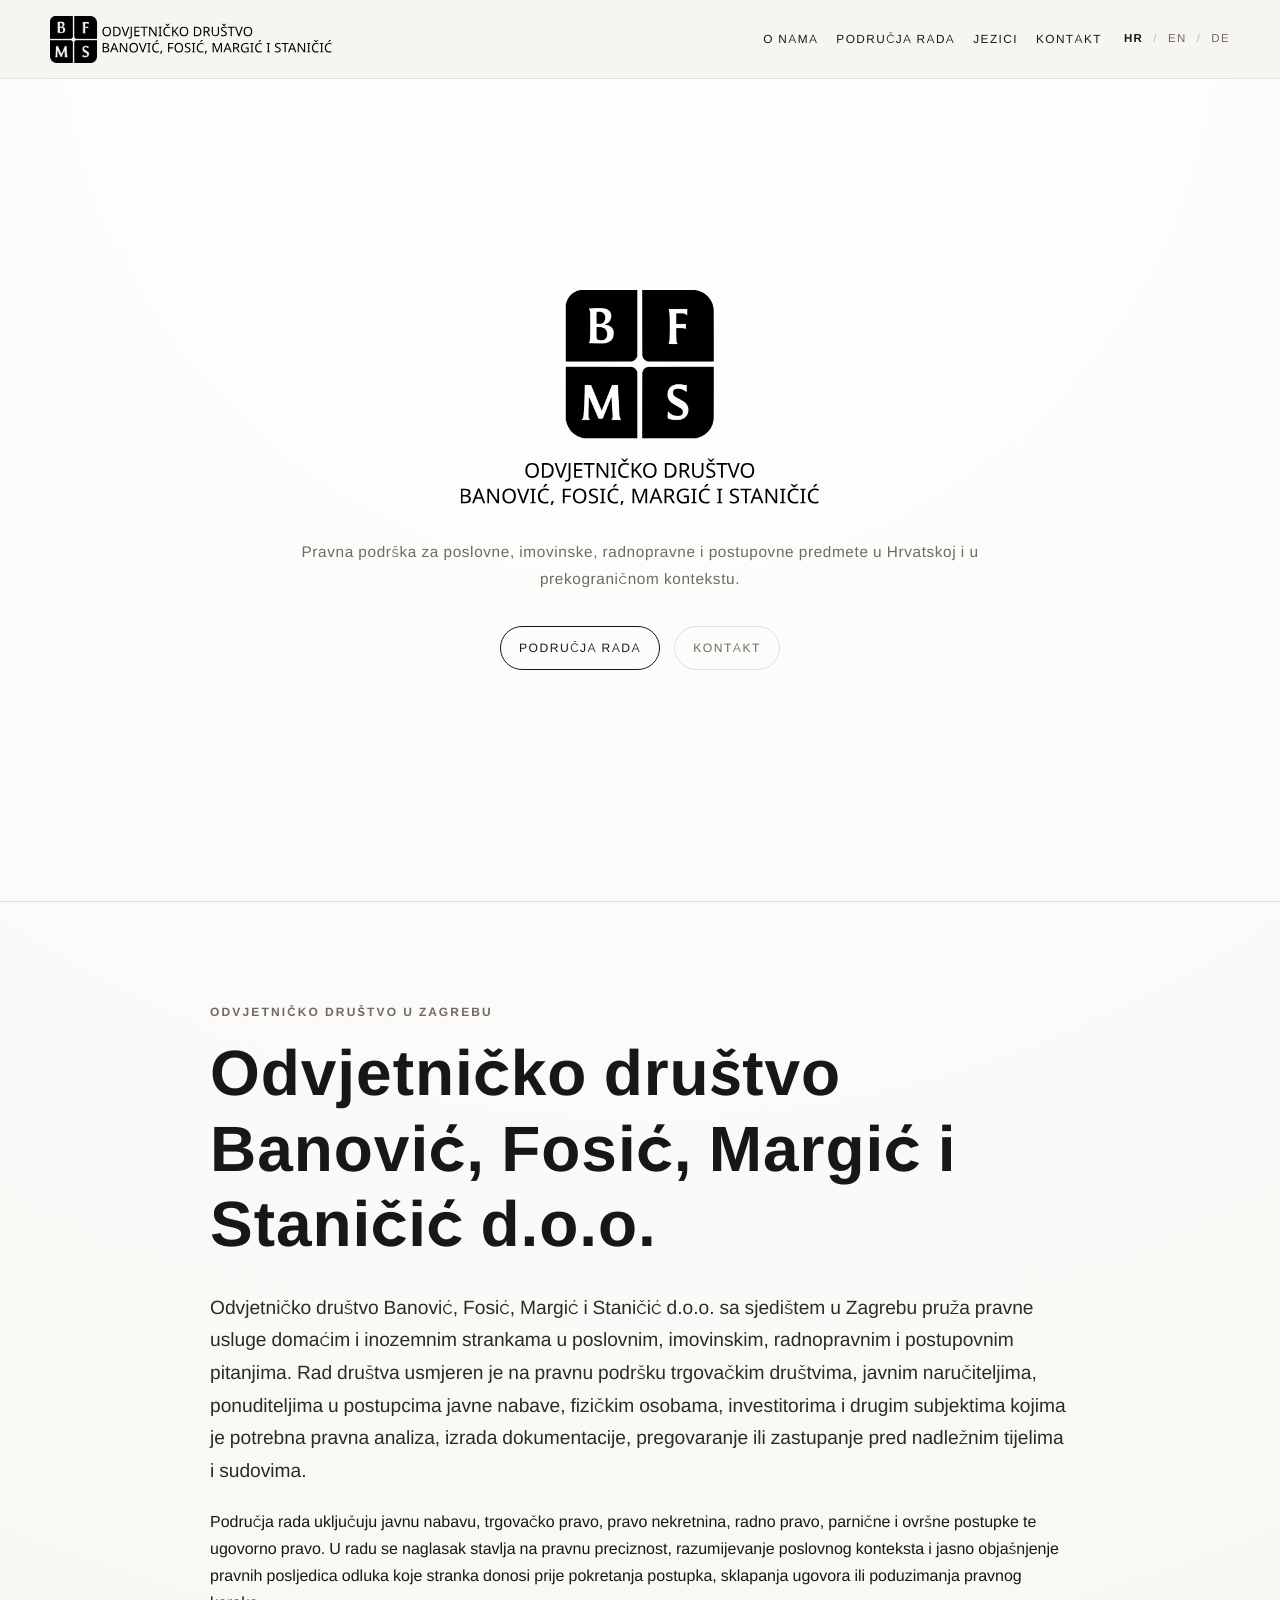
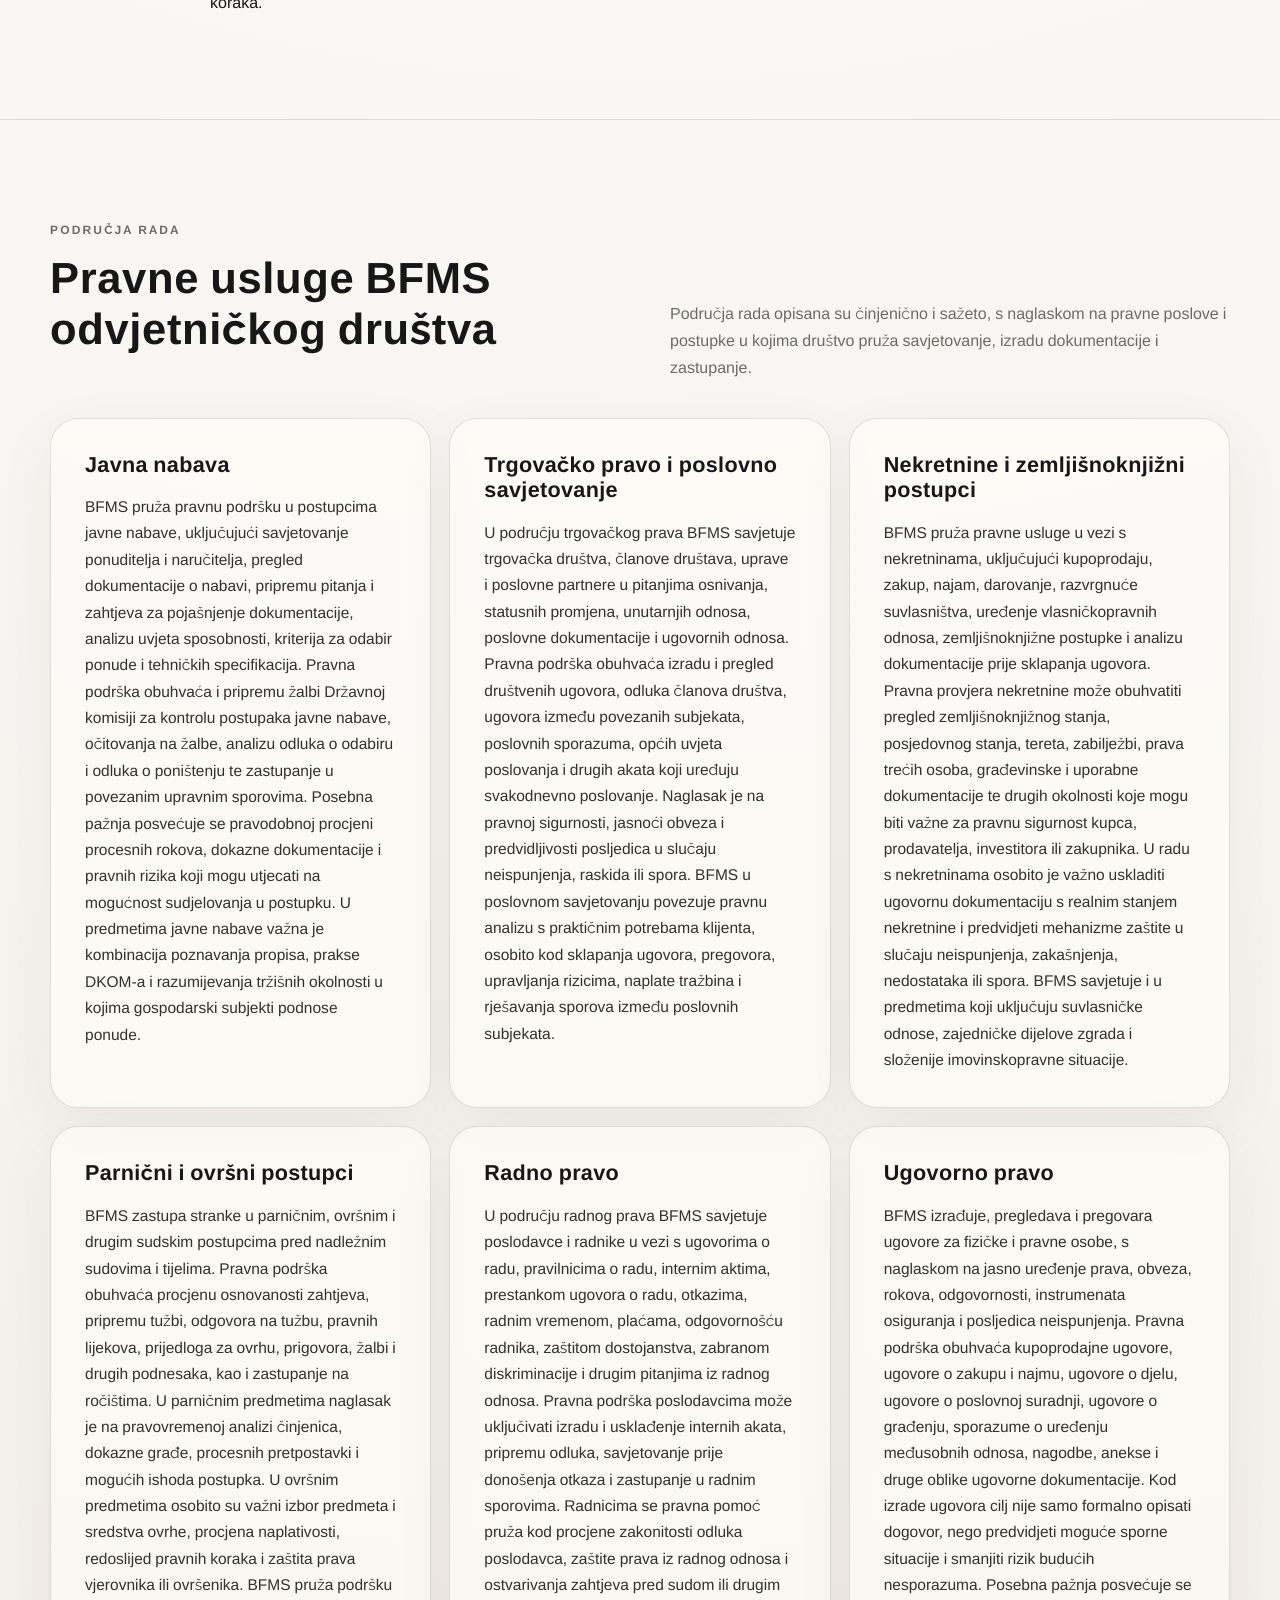
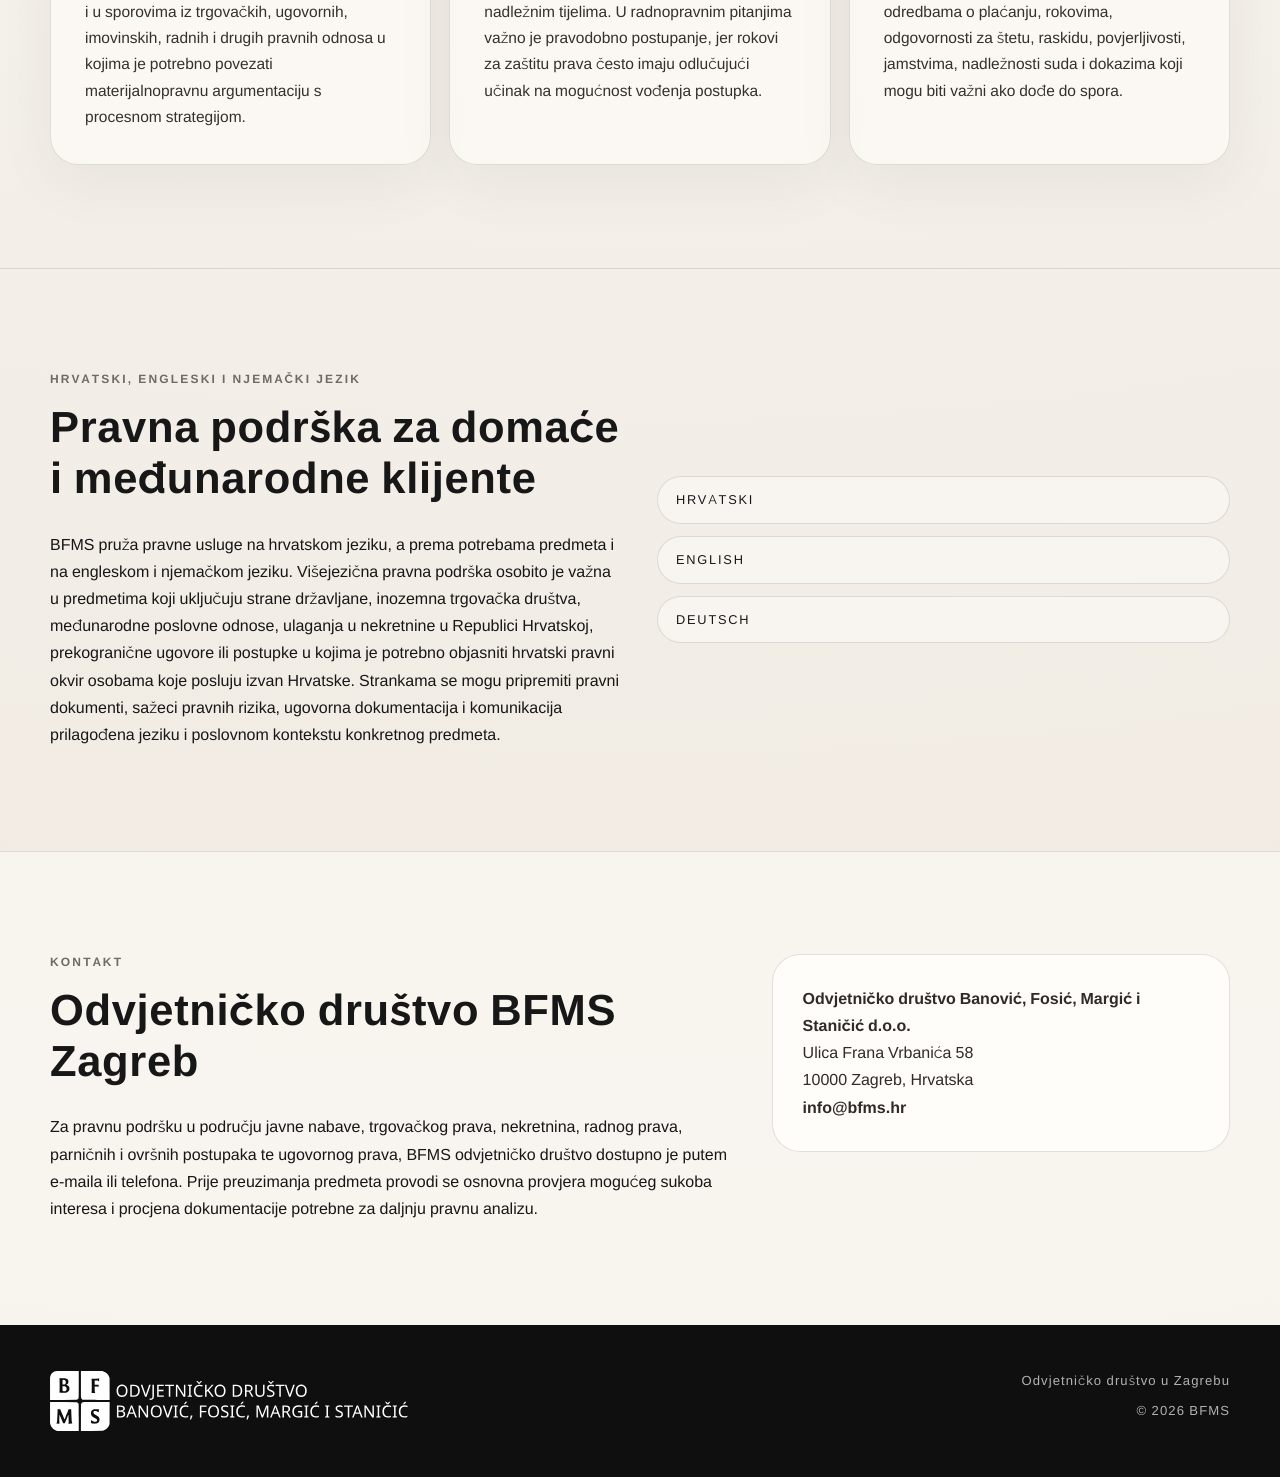
==== commit 23141a4e: "Nova verzija - SEO i LOGO" ====
--- a/index.html
+++ b/index.html
@@ -1,43 +1,37 @@
-<!DOCTYPE html>
-
+<!doctype html>
 <html lang="hr">
 <head>
-<meta charset="utf-8"/>
-<meta content="width=device-width, initial-scale=1.0" name="viewport"/>
-<meta content="Odvjetničko društvo Banović, Fosić, Margić i Staničić d.o.o. pruža pravne usluge u području trgovačkog prava, nekretnina, parničnih postupaka, radnog prava, ugovornog prava i javne nabave." name="description"/>
-<meta content="odvjetnik Zagreb, odvjetničko društvo, trgovačko pravo, nekretnine, parnični postupci, radno pravo, javna nabava, BFMS" name="keywords"/>
-<meta content="Odvjetničko društvo Banović, Fosić, Margić i Staničić d.o.o." name="author"/>
-<meta content="index, follow" name="robots"/>
-<title>BFMS | Odvjetničko društvo Banović, Fosić, Margić i Staničić d.o.o.</title><link href="https://bfms.hr/" rel="canonical"/>
-<link href="https://bfms.hr/" hreflang="hr" rel="alternate"/>
-<link href="https://bfms.hr/en/" hreflang="en" rel="alternate"/>
-<link href="https://bfms.hr/de/" hreflang="de" rel="alternate"/>
-<link href="https://bfms.hr/" hreflang="x-default" rel="alternate"/>
-<meta content="hr_HR" property="og:locale"/>
-<meta content="website" property="og:type"/>
-<meta content="BFMS | Odvjetničko društvo Banović, Fosić, Margić i Staničić d.o.o." property="og:title"/>
-<meta content="Odvjetničko društvo u Zagrebu – trgovačko pravo, nekretnine, parnični postupci, radno pravo i javna nabava." property="og:description"/>
-<meta content="https://bfms.hr/" property="og:url"/>
-<meta content="https://bfms.hr/assets/brand/logo-okomito-hr.png" property="og:image"/>
-<meta content="BFMS logo" property="og:image:alt"/>
-<meta content="BFMS" property="og:site_name"/>
-<meta content="summary_large_image" name="twitter:card"/>
-<meta content="BFMS | Odvjetničko društvo Banović, Fosić, Margić i Staničić d.o.o." name="twitter:title"/>
-<meta content="Odvjetničko društvo u Zagrebu." name="twitter:description"/>
-<meta content="https://bfms.hr/assets/brand/logo-okomito-hr.png" name="twitter:image"/>
-<link href="assets/brand/favicon-32x32.png" rel="icon" sizes="32x32" type="image/png"/>
-<link href="assets/brand/apple-touch-icon.png" rel="apple-touch-icon"/>
-<script type="application/ld+json">
+  <meta charset="utf-8">
+  <meta name="viewport" content="width=device-width, initial-scale=1">
+  <title>Odvjetničko društvo BFMS Zagreb | Javna nabava, nekretnine, trgovačko i radno pravo</title>
+  <meta name="description" content="Odvjetničko društvo Banović, Fosić, Margić i Staničić d.o.o. iz Zagreba pruža pravne usluge u području javne nabave, trgovačkog prava, nekretnina, radnog prava, parničnih i ovršnih postupaka te ugovornog prava.">
+  <meta name="robots" content="index, follow">
+  <link rel="canonical" href="https://bfms.hr/">
+  <link rel="alternate" hreflang="hr" href="https://bfms.hr/">
+  <link rel="alternate" hreflang="en" href="https://bfms.hr/en/">
+  <link rel="alternate" hreflang="de" href="https://bfms.hr/de/">
+  <link rel="alternate" hreflang="x-default" href="https://bfms.hr/">
+  <meta property="og:title" content="Odvjetničko društvo BFMS Zagreb">
+  <meta property="og:description" content="Pravne usluge u području javne nabave, trgovačkog prava, nekretnina, radnog prava, parničnih i ovršnih postupaka te ugovornog prava.">
+  <meta property="og:type" content="website">
+  <meta property="og:url" content="https://bfms.hr/">
+  <meta property="og:image" content="https://bfms.hr/assets/og-bfms.png">
+  <link rel="icon" href="assets/logos/logo-okomito-hr.svg" type="image/svg+xml">
+  <link rel="preload" href="assets/fonts/raleway-latin-ext-400-normal.woff2" as="font" type="font/woff2" crossorigin>
+  <link rel="preload" href="assets/fonts/raleway-latin-ext-700-normal.woff2" as="font" type="font/woff2" crossorigin>
+  <link rel="stylesheet" href="assets/css/style.css">
+  <script type="application/ld+json">
 {
   "@context": "https://schema.org",
-  "@type": "LegalService",
+  "@type": [
+    "LegalService",
+    "Organization"
+  ],
   "name": "Odvjetničko društvo Banović, Fosić, Margić i Staničić d.o.o.",
   "alternateName": "BFMS",
   "url": "https://bfms.hr/",
-  "logo": "https://bfms.hr/assets/brand/logo-okomito-hr.png",
-  "image": "https://bfms.hr/assets/brand/logo-okomito-hr.png",
+  "logo": "https://bfms.hr/assets/logos/logo-okomito-hr.svg",
   "email": "info@bfms.hr",
-  "telephone": "+385915406922",
   "address": {
     "@type": "PostalAddress",
     "streetAddress": "Ulica Frana Vrbanića 58",
@@ -46,265 +40,156 @@
     "addressCountry": "HR"
   },
   "areaServed": [
-    "HR",
-    "EU"
+    "Zagreb",
+    "Hrvatska",
+    "Europska unija"
+  ],
+  "knowsAbout": [
+    "javna nabava",
+    "žalba DKOM-u",
+    "trgovačko pravo",
+    "nekretnine",
+    "zemljišnoknjižni postupci",
+    "radno pravo",
+    "parnični postupci",
+    "ovršni postupci",
+    "ugovorno pravo"
   ],
   "availableLanguage": [
-    "hr",
-    "en",
-    "de"
-  ],
-  "sameAs": [
-    "https://www.linkedin.com/company/od-bfms"
+    "Croatian",
+    "English",
+    "German"
   ]
 }
-    </script>
-<!-- Fonts -->
-<link href="https://fonts.googleapis.com" rel="preconnect"/>
-<link crossorigin="" href="https://fonts.gstatic.com" rel="preconnect"/>
-<link href="styles.css" rel="stylesheet"/>
-<!-- Styles -->
-<link href="styles.css" rel="stylesheet"/>
+  </script>
 </head>
 <body>
-<!-- Navigation -->
-<nav class="nav" id="nav">
-<div class="nav-container">
-<a aria-label="BFMS početna stranica" class="nav-logo" href="#hero">
-<img alt="Odvjetničko društvo Banović, Fosić, Margić i Staničić d.o.o." class="logo-img" src="assets/brand/dugacki-logo-hr.svg"/>
-</a>
-<button aria-label="Otvori/zatvori navigaciju" class="nav-toggle" id="nav-toggle">
-<span></span>
-<span></span>
-<span></span>
-</button>
-<ul class="nav-menu" id="nav-menu">
-<li><a class="nav-link" href="#hero">Početna</a></li>
-<li><a class="nav-link" href="#o-nama">O nama</a></li>
-<li><a class="nav-link" href="#podrucja-rada">Područja rada</a></li>
-<li><a class="nav-link" href="#kontakt">Kontakt</a></li>
-<li aria-label="Odabir jezika" class="language-switch"><a aria-current="page" class="lang-link active" href="index.html" lang="hr">HR</a> <span aria-hidden="true">/</span> <a class="lang-link" href="en/index.html" lang="en">EN</a> <span aria-hidden="true">/</span> <a class="lang-link" href="de/index.html" lang="de">DE</a></li>
-</ul>
-</div>
-</nav>
-<!-- Hero Section -->
-<section class="hero" id="hero">
-<div class="hero-content"><h1 class="sr-only">Odvjetničko društvo Banović, Fosić, Margić i Staničić d.o.o.</h1><div class="hero-copy"><img alt="Odvjetničko društvo Banović, Fosić, Margić i Staničić d.o.o. logo" class="hero-brand-logo" decoding="async" src="assets/brand/logo-okomito-hr.svg"/><a class="hero-cta" href="#kontakt">Kontaktirajte nas</a></div></div>
-</section>
-<!-- O nama Section -->
-<section class="section" id="o-nama">
-<div class="container">
-<h2 class="section-title">O nama</h2>
-<p class="section-intro">Odvjetničko društvo Banović, Fosić, Margić i Staničić d.o.o. pruža sveobuhvatne pravne usluge trgovačkim društvima i pojedincima u Republici Hrvatskoj i inozemstvu. S dugogodišnjim iskustvom i predanošću izvrsnosti, naš tim odvjetnika posvećen je zaštiti interesa klijenata uz najviše profesionalne standarde.</p>
-<!-- Team Members -->
-<div class="team-grid">
-<!-- Team Member 1 -->
-<div class="team-member">
-<div class="team-photo">
-<img alt="Placeholder fotografija za Filipa Banovića" class="team-photo-img" decoding="async" loading="lazy" src="assets/team/banovic-placeholder.png"/>
-</div>
-<h3 class="team-name">Filip Banović</h3>
-<p class="team-title">Odvjetnik</p>
-<p class="team-bio">Stručnjak za korporativno pravo, ugovorne odnose i parnične postupke, s najduljim stažem unutar tima koji jamči stabilnost i vrhunsku pravnu ekspertizu. Kroz godine prakse profilirao se kao pouzdan partner u rješavanju trgovačkih sporova i radnopravnih izazova, s posebnim naglaskom na precizno sastavljanje ugovora koji sprječavaju pravne rizike. Njegovo iskustvo u sudnicama i pregovaračkim procesima čini ga ključnim osloncem za domaće i strane klijente.</p>
-</div>
-<!-- Team Member 2 -->
-<div class="team-member">
-<div class="team-photo">
-<img alt="Placeholder fotografija za Danijela Fosića" class="team-photo-img" decoding="async" loading="lazy" src="assets/team/fosic-placeholder.png"/>
-</div>
-<h3 class="team-name">Danijel Fosić</h3>
-<p class="team-title">Odvjetnik</p>
-<p class="team-bio">Ekspert u području javne nabave i radnog prava s međunarodnim obrazovanjem. Magistrirao je javnu nabavu na University of Rome Tor Vergata. Kao ovlašteni trener i predavač iz područja javne nabave te sudski tumač za engleski jezik, klijentima jamči vrhunsku razinu edukacije i pravne podrške u kompleksnim domaćim i stranim postupcima.</p>
-</div>
-<!-- Team Member 3 -->
-<div class="team-member">
-<div class="team-photo">
-<img alt="Placeholder fotografija za Mislava Margića" class="team-photo-img" decoding="async" loading="lazy" src="assets/team/margic-placeholder.png"/>
-</div>
-<h3 class="team-name">Mislav Margić</h3>
-<p class="team-title">Odvjetnik</p>
-<p class="team-bio">Stručnjak za ugovorno pravo i pravo nekretnina, s jedinstvenim profesionalnim iskustvom stečenim tijekom dugogodišnjeg rada u javnom sektoru na poslovima ovrha i nekretnina. Svojim klijentima osigurava dubinski uvid u institucionalne procese i vrhunsku sigurnost u pravnom prometu, pružajući cjelovitu podršku i u kompleksnim pravnim poslovima s međunarodnim elementom.</p>
-</div>
-<!-- Team Member 4 -->
-<div class="team-member">
-<div class="team-photo">
-<img alt="Placeholder fotografija za Tina Matiju Staničića" class="team-photo-img" decoding="async" loading="lazy" src="assets/team/stanicic-placeholder.png"/>
-</div>
-<h3 class="team-name">Tin Matija Staničić</h3>
-<p class="team-title">Odvjetnik</p>
-<p class="team-bio">Stručnjak čiji rad obuhvaća savjetovanje u prometu nekretnina, ugovorne odnose i radnopravna pitanja, uz bogato iskustvo u rješavanju imovinsko-pravnih sporova. Kao stalni sudski tumač za engleski i njemački jezik, ključna je podrška inozemnim klijentima u usklađivanju poslovanja s hrvatskim pravnim okvirom.</p>
-</div>
-</div>
-</div>
-</section>
-<!-- Područja rada Section -->
-<section class="section section-alt" id="podrucja-rada">
-<div class="container">
-<h2 class="section-title">Područja rada</h2>
-<div class="practice-grid">
-<div class="practice-item">
-<div class="practice-icon">
-<svg fill="none" stroke="currentColor" stroke-width="1.5" viewbox="0 0 24 24">
-<path d="M9 5H7a2 2 0 00-2 2v12a2 2 0 002 2h10a2 2 0 002-2V7a2 2 0 00-2-2h-2"></path>
-<rect height="4" rx="1" width="6" x="9" y="3"></rect>
-<path d="M9 12h6M9 16h6"></path>
-</svg>
-</div>
-<h3 class="practice-title">Javna nabava</h3>
-<p class="practice-desc">
-                        Savjetovanje u postupcima javne nabave, priprema ponuda, 
-                        izrada žalbi i zastupanje pred DKOM-om.
-                    </p>
-</div>
-<div class="practice-item">
-<div class="practice-icon">
-<svg fill="none" stroke="currentColor" stroke-width="1.5" viewbox="0 0 24 24">
-<path d="M3 21h18M3 7v1a3 3 0 003 3h12a3 3 0 003-3V7M3 7l9-4 9 4M12 7v4"></path>
-</svg>
-</div>
-<h3 class="practice-title">Trgovačko pravo</h3>
-<p class="practice-desc">
-                        Osnivanje trgovačkih društava, statusne promjene, spajanja i preuzimanja, 
-                        korporativno upravljanje i usklađenost.
-                    </p>
-</div>
-<div class="practice-item">
-<div class="practice-icon">
-<svg fill="none" stroke="currentColor" stroke-width="1.5" viewbox="0 0 24 24">
-<path d="M3 9l9-7 9 7v11a2 2 0 01-2 2H5a2 2 0 01-2-2V9z"></path>
-<path d="M9 22V12h6v10"></path>
-</svg>
-</div>
-<h3 class="practice-title">Nekretnine</h3>
-<p class="practice-desc">
-                        Kupoprodaja, zakup, projektni razvoj, due diligence, 
-                        upisi u zemljišne knjige i svi aspekti prava nekretnina.
-                    </p>
-</div>
-<div class="practice-item">
-<div class="practice-icon">
-<svg fill="none" stroke="currentColor" stroke-width="1.5" viewbox="0 0 24 24">
-<path d="M12 2L2 7l10 5 10-5-10-5zM2 17l10 5 10-5M2 12l10 5 10-5"></path>
-</svg>
-</div>
-<h3 class="practice-title">Parnični postupci</h3>
-<p class="practice-desc">
-                        Zastupanje pred svim sudovima u građanskim, trgovačkim i upravnim 
-                        sporovima te arbitražnim postupcima.
-                    </p>
-</div>
-<div class="practice-item">
-<div class="practice-icon">
-<svg fill="none" stroke="currentColor" stroke-width="1.5" viewbox="0 0 24 24">
-<path d="M17 21v-2a4 4 0 00-4-4H5a4 4 0 00-4 4v2"></path>
-<circle cx="9" cy="7" r="4"></circle>
-<path d="M23 21v-2a4 4 0 00-3-3.87M16 3.13a4 4 0 010 7.75"></path>
-</svg>
-</div>
-<h3 class="practice-title">Radno pravo</h3>
-<p class="practice-desc">
-                        Ugovori o radu, kolektivni ugovori, restrukturiranja, 
-                        radni sporovi i savjetovanje u svim radnopravnim pitanjima.
-                    </p>
-</div>
-<div class="practice-item">
-<div class="practice-icon">
-<svg fill="none" stroke="currentColor" stroke-width="1.5" viewbox="0 0 24 24">
-<path d="M14 2H6a2 2 0 00-2 2v16a2 2 0 002 2h12a2 2 0 002-2V8z"></path>
-<path d="M14 2v6h6M16 13H8M16 17H8M10 9H8"></path>
-</svg>
-</div>
-<h3 class="practice-title">Ugovorno pravo</h3>
-<p class="practice-desc">
-                        Izrada, pregovaranje i revizija svih vrsta trgovačkih ugovora, 
-                        uključujući međunarodne transakcije.
-                    </p>
-</div>
+  <a class="skip-link" href="#main">Preskoči na sadržaj</a>
 
-</div>
-</div>
-</section>
-<!-- Kontakt Section -->
-<section class="section" id="kontakt">
-<div class="container">
-<h2 class="section-title">Kontakt</h2>
-<div class="contact-grid">
-<div class="contact-info">
-<div class="contact-item">
-<div class="contact-icon">
-<svg fill="none" stroke="currentColor" stroke-width="1.5" viewbox="0 0 24 24">
-<path d="M21 10c0 7-9 13-9 13s-9-6-9-13a9 9 0 1118 0z"></path>
-<circle cx="12" cy="10" r="3"></circle>
-</svg>
-</div>
-<div class="contact-text">
-<h4>Adresa</h4>
-<p>Ulica Frana Vrbanića 58<br/>10000 Zagreb, Hrvatska</p>
-</div>
-</div>
-<div class="contact-item">
-<div class="contact-icon">
-<svg fill="none" stroke="currentColor" stroke-width="1.5" viewbox="0 0 24 24">
-<path d="M22 16.92v3a2 2 0 01-2.18 2 19.79 19.79 0 01-8.63-3.07 19.5 19.5 0 01-6-6 19.79 19.79 0 01-3.07-8.67A2 2 0 014.11 2h3a2 2 0 012 1.72 12.84 12.84 0 00.7 2.81 2 2 0 01-.45 2.11L8.09 9.91a16 16 0 006 6l1.27-1.27a2 2 0 012.11-.45 12.84 12.84 0 002.81.7A2 2 0 0122 16.92z"></path>
-</svg>
-</div>
-<div class="contact-text">
-<h4>Telefon</h4>
-<p class="phone-list">
-<span>Filip Banović - <a href="tel:+385915406922">+385915406922</a></span>
-<span>Danijel Fosić - <a href="tel:+385915810690">+385915810690</a></span>
-<span>Mislav Margić - <a href="tel:+385995899668">+385995899668</a></span>
-<span>Tin Matija Staničić - <a href="tel:+385916226578">+385916226578</a></span>
-</p>
-</div>
-</div>
-<div class="contact-item">
-<div class="contact-icon">
-<svg fill="none" stroke="currentColor" stroke-width="1.5" viewbox="0 0 24 24">
-<path d="M4 4h16c1.1 0 2 .9 2 2v12c0 1.1-.9 2-2 2H4c-1.1 0-2-.9-2-2V6c0-1.1.9-2 2-2z"></path>
-<path d="M22 6l-10 7L2 6"></path>
-</svg>
-</div>
-<div class="contact-text">
-<h4>E-pošta</h4>
-<p><a href="mailto:info@bfms.hr">info@bfms.hr</a></p>
-</div>
-</div>
-<div class="contact-item">
-<div class="contact-icon">
-<svg fill="none" stroke="currentColor" stroke-width="1.5" viewbox="0 0 24 24">
-<path d="M16 8a6 6 0 016 6v7h-4v-7a2 2 0 00-2-2 2 2 0 00-2 2v7h-4v-7a6 6 0 016-6z"></path>
-<rect height="12" width="4" x="2" y="9"></rect>
-<circle cx="4" cy="4" r="2"></circle>
-</svg>
-</div>
-<div class="contact-text">
-<h4>LinkedIn</h4>
-<p><a href="https://www.linkedin.com/company/od-bfms" rel="noopener noreferrer" target="_blank">BFMS na LinkedInu</a></p>
-</div>
-</div>
-</div>
-<div class="contact-map">
-<iframe allowfullscreen="" height="100%" loading="lazy" referrerpolicy="no-referrer-when-downgrade" src="https://www.google.com/maps/embed?pb=!1m18!1m12!1m3!1d2781.0669776669!2d15.9718!3d45.8052!2m3!1f0!2f0!3f0!3m2!1i1024!2i768!4f13.1!3m3!1m2!1s0x4765d6f0c4c76a4f%3A0x1!2sUlica%20Frana%20Vrbani%C4%87a%2058%2C%20Zagreb!5e0!3m2!1sen!2shr!4v1234567890" style="border:0;" title="Lokacija ureda BFMS" width="100%">
-</iframe>
-</div>
-</div>
-</div>
-</section>
-<!-- Footer -->
-<footer class="footer">
-<div class="container">
-<div class="footer-content">
-<div class="footer-logo">
-<img alt="Odvjetničko društvo Banović, Fosić, Margić i Staničić d.o.o." class="footer-logo-img" src="assets/brand/dugacki-logo-hr-inverted.svg"/>
-</div>
-<p class="footer-text">© <span id="current-year">2026</span> Odvjetničko društvo Banović, Fosić, Margić i Staničić d.o.o.<br/>
-                    Sva prava pridržana.
-                </p>
-</div>
-</div>
-</footer>
-<!-- Scripts -->
-<script src="script.js"></script>
+  <header class="site-header">
+    <div class="header-inner">
+      <a class="header-logo" href="./" aria-label="BFMS">
+        <img src="assets/logos/dugacki-logo-hr.svg" alt="BFMS">
+      </a>
+      <div class="nav-wrap">
+        <nav class="primary-nav" aria-label="Primary">
+          <a href="#o-nama">O nama</a>
+          <a href="#podrucja-rada">Područja rada</a>
+          <a href="#jezici">Jezici</a>
+          <a href="#kontakt">Kontakt</a>
+        </nav>
+        <nav class="language-nav" aria-label="Language">
+          <a href="./" aria-current="page">HR</a><span>/</span>
+          <a href="en/" >EN</a><span>/</span>
+          <a href="de/" >DE</a>
+        </nav>
+      </div>
+    </div>
+  </header>
+
+  <main id="main">
+    <section class="hero" aria-labelledby="hero-title">
+      <div class="hero-inner">
+        <div class="hero-logo">
+          <img src="assets/logos/logo-okomito-hr.svg" alt="BFMS">
+        </div>
+        <p id="hero-title" class="hero-subtitle">Pravna podrška za poslovne, imovinske, radnopravne i postupovne predmete u Hrvatskoj i u prekograničnom kontekstu.</p>
+        <div class="hero-actions">
+          <a class="button" href="#podrucja-rada">Područja rada</a>
+          <a class="button secondary" href="#kontakt">Kontakt</a>
+        </div>
+      </div>
+    </section>
+
+    <section id="o-nama" class="seo-section">
+      <div class="container narrow">
+        <p class="eyebrow">Odvjetničko društvo u Zagrebu</p>
+        <h1>Odvjetničko društvo Banović, Fosić, Margić i Staničić d.o.o.</h1>
+      <p class="lead">Odvjetničko društvo Banović, Fosić, Margić i Staničić d.o.o. sa sjedištem u Zagrebu pruža pravne usluge domaćim i inozemnim strankama u poslovnim, imovinskim, radnopravnim i postupovnim pitanjima. Rad društva usmjeren je na pravnu podršku trgovačkim društvima, javnim naručiteljima, ponuditeljima u postupcima javne nabave, fizičkim osobama, investitorima i drugim subjektima kojima je potrebna pravna analiza, izrada dokumentacije, pregovaranje ili zastupanje pred nadležnim tijelima i sudovima.</p>
+      <p>Područja rada uključuju javnu nabavu, trgovačko pravo, pravo nekretnina, radno pravo, parnične i ovršne postupke te ugovorno pravo. U radu se naglasak stavlja na pravnu preciznost, razumijevanje poslovnog konteksta i jasno objašnjenje pravnih posljedica odluka koje stranka donosi prije pokretanja postupka, sklapanja ugovora ili poduzimanja pravnog koraka.</p>
+      </div>
+    </section>
+
+    <section id="podrucja-rada" class="seo-section">
+      <div class="container">
+        <div class="section-head">
+          <div>
+            <p class="eyebrow">Područja rada</p>
+            <h2>Pravne usluge BFMS odvjetničkog društva</h2>
+          </div>
+          <p>Područja rada opisana su činjenično i sažeto, s naglaskom na pravne poslove i postupke u kojima društvo pruža savjetovanje, izradu dokumentacije i zastupanje.</p>
+        </div>
+        <div class="practice-grid">
+        <article id="javna-nabava" class="practice-card">
+          <h3>Javna nabava</h3>
+          <p>BFMS pruža pravnu podršku u postupcima javne nabave, uključujući savjetovanje ponuditelja i naručitelja, pregled dokumentacije o nabavi, pripremu pitanja i zahtjeva za pojašnjenje dokumentacije, analizu uvjeta sposobnosti, kriterija za odabir ponude i tehničkih specifikacija. Pravna podrška obuhvaća i pripremu žalbi Državnoj komisiji za kontrolu postupaka javne nabave, očitovanja na žalbe, analizu odluka o odabiru i odluka o poništenju te zastupanje u povezanim upravnim sporovima. Posebna pažnja posvećuje se pravodobnoj procjeni procesnih rokova, dokazne dokumentacije i pravnih rizika koji mogu utjecati na mogućnost sudjelovanja u postupku. U predmetima javne nabave važna je kombinacija poznavanja propisa, prakse DKOM-a i razumijevanja tržišnih okolnosti u kojima gospodarski subjekti podnose ponude.</p>
+        </article>
+        <article id="trgovacko-pravo" class="practice-card">
+          <h3>Trgovačko pravo i poslovno savjetovanje</h3>
+          <p>U području trgovačkog prava BFMS savjetuje trgovačka društva, članove društava, uprave i poslovne partnere u pitanjima osnivanja, statusnih promjena, unutarnjih odnosa, poslovne dokumentacije i ugovornih odnosa. Pravna podrška obuhvaća izradu i pregled društvenih ugovora, odluka članova društva, ugovora između povezanih subjekata, poslovnih sporazuma, općih uvjeta poslovanja i drugih akata koji uređuju svakodnevno poslovanje. Naglasak je na pravnoj sigurnosti, jasnoći obveza i predvidljivosti posljedica u slučaju neispunjenja, raskida ili spora. BFMS u poslovnom savjetovanju povezuje pravnu analizu s praktičnim potrebama klijenta, osobito kod sklapanja ugovora, pregovora, upravljanja rizicima, naplate tražbina i rješavanja sporova između poslovnih subjekata.</p>
+        </article>
+        <article id="nekretnine" class="practice-card">
+          <h3>Nekretnine i zemljišnoknjižni postupci</h3>
+          <p>BFMS pruža pravne usluge u vezi s nekretninama, uključujući kupoprodaju, zakup, najam, darovanje, razvrgnuće suvlasništva, uređenje vlasničkopravnih odnosa, zemljišnoknjižne postupke i analizu dokumentacije prije sklapanja ugovora. Pravna provjera nekretnine može obuhvatiti pregled zemljišnoknjižnog stanja, posjedovnog stanja, tereta, zabilježbi, prava trećih osoba, građevinske i uporabne dokumentacije te drugih okolnosti koje mogu biti važne za pravnu sigurnost kupca, prodavatelja, investitora ili zakupnika. U radu s nekretninama osobito je važno uskladiti ugovornu dokumentaciju s realnim stanjem nekretnine i predvidjeti mehanizme zaštite u slučaju neispunjenja, zakašnjenja, nedostataka ili spora. BFMS savjetuje i u predmetima koji uključuju suvlasničke odnose, zajedničke dijelove zgrada i složenije imovinskopravne situacije.</p>
+        </article>
+        <article id="parnice-ovrhe" class="practice-card">
+          <h3>Parnični i ovršni postupci</h3>
+          <p>BFMS zastupa stranke u parničnim, ovršnim i drugim sudskim postupcima pred nadležnim sudovima i tijelima. Pravna podrška obuhvaća procjenu osnovanosti zahtjeva, pripremu tužbi, odgovora na tužbu, pravnih lijekova, prijedloga za ovrhu, prigovora, žalbi i drugih podnesaka, kao i zastupanje na ročištima. U parničnim predmetima naglasak je na pravovremenoj analizi činjenica, dokazne građe, procesnih pretpostavki i mogućih ishoda postupka. U ovršnim predmetima osobito su važni izbor predmeta i sredstva ovrhe, procjena naplativosti, redoslijed pravnih koraka i zaštita prava vjerovnika ili ovršenika. BFMS pruža podršku i u sporovima iz trgovačkih, ugovornih, imovinskih, radnih i drugih pravnih odnosa u kojima je potrebno povezati materijalnopravnu argumentaciju s procesnom strategijom.</p>
+        </article>
+        <article id="radno-pravo" class="practice-card">
+          <h3>Radno pravo</h3>
+          <p>U području radnog prava BFMS savjetuje poslodavce i radnike u vezi s ugovorima o radu, pravilnicima o radu, internim aktima, prestankom ugovora o radu, otkazima, radnim vremenom, plaćama, odgovornošću radnika, zaštitom dostojanstva, zabranom diskriminacije i drugim pitanjima iz radnog odnosa. Pravna podrška poslodavcima može uključivati izradu i usklađenje internih akata, pripremu odluka, savjetovanje prije donošenja otkaza i zastupanje u radnim sporovima. Radnicima se pravna pomoć pruža kod procjene zakonitosti odluka poslodavca, zaštite prava iz radnog odnosa i ostvarivanja zahtjeva pred sudom ili drugim nadležnim tijelima. U radnopravnim pitanjima važno je pravodobno postupanje, jer rokovi za zaštitu prava često imaju odlučujući učinak na mogućnost vođenja postupka.</p>
+        </article>
+        <article id="ugovorno-pravo" class="practice-card">
+          <h3>Ugovorno pravo</h3>
+          <p>BFMS izrađuje, pregledava i pregovara ugovore za fizičke i pravne osobe, s naglaskom na jasno uređenje prava, obveza, rokova, odgovornosti, instrumenata osiguranja i posljedica neispunjenja. Pravna podrška obuhvaća kupoprodajne ugovore, ugovore o zakupu i najmu, ugovore o djelu, ugovore o poslovnoj suradnji, ugovore o građenju, sporazume o uređenju međusobnih odnosa, nagodbe, anekse i druge oblike ugovorne dokumentacije. Kod izrade ugovora cilj nije samo formalno opisati dogovor, nego predvidjeti moguće sporne situacije i smanjiti rizik budućih nesporazuma. Posebna pažnja posvećuje se odredbama o plaćanju, rokovima, odgovornosti za štetu, raskidu, povjerljivosti, jamstvima, nadležnosti suda i dokazima koji mogu biti važni ako dođe do spora.</p>
+        </article>
+        </div>
+      </div>
+    </section>
+
+    <section id="jezici" class="seo-section">
+      <div class="container languages-panel">
+        <div>
+          <p class="eyebrow">Hrvatski, engleski i njemački jezik</p>
+          <h2>Pravna podrška za domaće i međunarodne klijente</h2>
+          <p>BFMS pruža pravne usluge na hrvatskom jeziku, a prema potrebama predmeta i na engleskom i njemačkom jeziku. Višejezična pravna podrška osobito je važna u predmetima koji uključuju strane državljane, inozemna trgovačka društva, međunarodne poslovne odnose, ulaganja u nekretnine u Republici Hrvatskoj, prekogranične ugovore ili postupke u kojima je potrebno objasniti hrvatski pravni okvir osobama koje posluju izvan Hrvatske. Strankama se mogu pripremiti pravni dokumenti, sažeci pravnih rizika, ugovorna dokumentacija i komunikacija prilagođena jeziku i poslovnom kontekstu konkretnog predmeta.</p>
+        </div>
+        <div class="language-list" aria-label="Languages">
+          <div class="language-pill">Hrvatski</div>
+          <div class="language-pill">English</div>
+          <div class="language-pill">Deutsch</div>
+        </div>
+      </div>
+    </section>
+
+    <section id="kontakt" class="seo-section contact-section">
+      <div class="container contact-grid">
+        <div>
+          <p class="eyebrow">Kontakt</p>
+          <h2>Odvjetničko društvo BFMS Zagreb</h2>
+          <p>Za pravnu podršku u području javne nabave, trgovačkog prava, nekretnina, radnog prava, parničnih i ovršnih postupaka te ugovornog prava, BFMS odvjetničko društvo dostupno je putem e-maila ili telefona. Prije preuzimanja predmeta provodi se osnovna provjera mogućeg sukoba interesa i procjena dokumentacije potrebne za daljnju pravnu analizu.</p>
+        </div>
+        <div class="contact-card">
+          <address>
+            <strong>Odvjetničko društvo Banović, Fosić, Margić i Staničić d.o.o.</strong><br>
+            Ulica Frana Vrbanića 58<br>
+            10000 Zagreb, Hrvatska<br>
+            <a href="mailto:info@bfms.hr">info@bfms.hr</a>
+          </address>
+        </div>
+      </div>
+    </section>
+  </main>
+
+  <footer class="site-footer">
+    <div class="footer-inner">
+      <img class="footer-logo" src="assets/logos/dugacki-logo-hr-inverted.svg" alt="BFMS">
+      <div class="footer-meta">
+        <p>Odvjetničko društvo u Zagrebu</p>
+        <p>© 2026 BFMS</p>
+      </div>
+    </div>
+  </footer>
 </body>
 </html>
--- a/assets/css/style.css
+++ b/assets/css/style.css
@@ -0,0 +1,324 @@
+@font-face {
+  font-family: "Raleway";
+  src: url("../fonts/raleway-latin-ext-400-normal.woff2") format("woff2");
+  font-weight: 400;
+  font-style: normal;
+  font-display: swap;
+}
+
+@font-face {
+  font-family: "Raleway";
+  src: url("../fonts/raleway-latin-ext-500-normal.woff2") format("woff2");
+  font-weight: 500;
+  font-style: normal;
+  font-display: swap;
+}
+
+@font-face {
+  font-family: "Raleway";
+  src: url("../fonts/raleway-latin-ext-600-normal.woff2") format("woff2");
+  font-weight: 600;
+  font-style: normal;
+  font-display: swap;
+}
+
+@font-face {
+  font-family: "Raleway";
+  src: url("../fonts/raleway-latin-ext-700-normal.woff2") format("woff2");
+  font-weight: 700;
+  font-style: normal;
+  font-display: swap;
+}
+
+:root {
+  --bg: #f7f5f1;
+  --paper: #fffdf9;
+  --ink: #171717;
+  --muted: #6f6a62;
+  --soft: #e8e1d6;
+  --line: rgba(23, 23, 23, 0.12);
+  --dark: #0f0f0f;
+  --dark-muted: rgba(255,255,255,0.68);
+  --max: 1180px;
+  --narrow: 860px;
+}
+
+* { box-sizing: border-box; }
+
+html {
+  scroll-behavior: smooth;
+  font-family: "Raleway", Arial, sans-serif;
+  background: var(--bg);
+  color: var(--ink);
+}
+
+body {
+  margin: 0;
+  font-family: "Raleway", Arial, sans-serif;
+  background: radial-gradient(circle at 50% 0%, #ffffff 0%, var(--bg) 48%, #efe8df 100%);
+  color: var(--ink);
+  font-size: 16px;
+  line-height: 1.7;
+  text-rendering: geometricPrecision;
+  -webkit-font-smoothing: antialiased;
+}
+
+a { color: inherit; text-decoration: none; }
+a:hover { text-decoration: underline; text-underline-offset: 0.25em; }
+
+img { max-width: 100%; height: auto; display: block; }
+
+.skip-link {
+  position: absolute;
+  left: 1rem;
+  top: -5rem;
+  padding: .65rem 1rem;
+  background: var(--dark);
+  color: #fff;
+  z-index: 1000;
+}
+.skip-link:focus { top: 1rem; }
+
+.site-header {
+  position: sticky;
+  top: 0;
+  z-index: 20;
+  border-bottom: 1px solid rgba(23,23,23,.08);
+  background: rgba(247,245,241,.92);
+  backdrop-filter: blur(14px);
+}
+
+.header-inner {
+  width: min(var(--max), calc(100% - 32px));
+  margin: 0 auto;
+  min-height: 78px;
+  display: flex;
+  align-items: center;
+  justify-content: space-between;
+  gap: 24px;
+}
+
+.header-logo { width: clamp(180px, 22vw, 330px); flex: 0 0 auto; }
+.header-logo img { width: 100%; height: auto; object-fit: contain; }
+
+.nav-wrap {
+  display: flex;
+  align-items: center;
+  gap: 22px;
+  min-width: 0;
+}
+
+.primary-nav {
+  display: flex;
+  align-items: center;
+  gap: 18px;
+  font-size: .74rem;
+  letter-spacing: .12em;
+  text-transform: uppercase;
+  white-space: nowrap;
+}
+
+.language-nav {
+  display: flex;
+  gap: 10px;
+  align-items: center;
+  font-size: .72rem;
+  letter-spacing: .12em;
+  text-transform: uppercase;
+  color: var(--muted);
+}
+.language-nav a[aria-current="page"] { color: var(--ink); font-weight: 700; }
+.language-nav span { color: rgba(23,23,23,.25); }
+
+.hero {
+  min-height: calc(100vh - 78px);
+  display: grid;
+  place-items: center;
+  padding: 72px 16px 92px;
+}
+
+.hero-inner {
+  width: min(var(--max), 100%);
+  display: grid;
+  justify-items: center;
+  gap: 34px;
+  text-align: center;
+}
+
+.hero-logo {
+  width: clamp(190px, 28vw, 360px);
+  animation: fadeUp .85s ease both;
+}
+.hero-logo img { width: 100%; height: auto; object-fit: contain; }
+
+.hero-subtitle {
+  margin: 0;
+  max-width: 760px;
+  color: var(--muted);
+  font-size: clamp(.95rem, 1.2vw, 1.08rem);
+  letter-spacing: .04em;
+  animation: fadeUp .85s ease .08s both;
+}
+
+.hero-actions {
+  display: flex;
+  gap: 14px;
+  flex-wrap: wrap;
+  justify-content: center;
+  animation: fadeUp .85s ease .14s both;
+}
+
+.button {
+  display: inline-flex;
+  align-items: center;
+  justify-content: center;
+  min-height: 44px;
+  padding: 0 18px;
+  border: 1px solid var(--ink);
+  border-radius: 999px;
+  font-size: .76rem;
+  line-height: 1;
+  letter-spacing: .12em;
+  text-transform: uppercase;
+  transition: transform .2s ease, background .2s ease, color .2s ease;
+}
+.button:hover { transform: translateY(-1px); text-decoration: none; background: var(--ink); color: var(--paper); }
+.button.secondary { border-color: var(--line); color: var(--muted); }
+.button.secondary:hover { color: var(--paper); }
+
+.seo-section {
+  padding: clamp(58px, 8vw, 108px) 16px;
+  border-top: 1px solid var(--line);
+}
+.container { width: min(var(--max), 100%); margin: 0 auto; }
+.container.narrow { width: min(var(--narrow), 100%); }
+
+.eyebrow {
+  margin: 0 0 14px;
+  color: var(--muted);
+  font-size: .75rem;
+  line-height: 1.4;
+  letter-spacing: .18em;
+  text-transform: uppercase;
+  font-weight: 700;
+}
+
+h1, h2, h3 { line-height: 1.18; margin: 0; font-weight: 700; letter-spacing: .015em; }
+h1 { font-size: clamp(2.1rem, 5vw, 4.6rem); max-width: 950px; margin-bottom: 30px; }
+h2 { font-size: clamp(1.8rem, 3.4vw, 3rem); margin-bottom: 26px; }
+h3 { font-size: clamp(1.1rem, 1.8vw, 1.35rem); margin-bottom: 16px; }
+p { margin: 0 0 20px; }
+p:last-child { margin-bottom: 0; }
+
+.lead { font-size: clamp(1.02rem, 1.5vw, 1.22rem); color: #2d2a26; }
+.muted { color: var(--muted); }
+
+.section-head {
+  display: flex;
+  justify-content: space-between;
+  gap: 32px;
+  align-items: end;
+  margin-bottom: 36px;
+}
+.section-head p { max-width: 560px; color: var(--muted); }
+
+.practice-grid {
+  display: grid;
+  grid-template-columns: repeat(3, minmax(0, 1fr));
+  gap: 18px;
+}
+
+.practice-card {
+  background: rgba(255,253,249,.62);
+  border: 1px solid var(--line);
+  border-radius: 28px;
+  padding: clamp(24px, 3vw, 34px);
+  box-shadow: 0 18px 60px rgba(53, 43, 31, .06);
+}
+.practice-card p { color: #34302b; font-size: .97rem; }
+
+.languages-panel {
+  display: grid;
+  grid-template-columns: 1fr 1fr;
+  gap: 34px;
+  align-items: center;
+}
+.language-list {
+  display: grid;
+  gap: 12px;
+}
+.language-pill {
+  border: 1px solid var(--line);
+  border-radius: 999px;
+  padding: 12px 18px;
+  font-size: .8rem;
+  letter-spacing: .14em;
+  text-transform: uppercase;
+  background: rgba(255,255,255,.44);
+}
+
+.contact-section { background: rgba(255,253,249,.55); }
+.contact-grid {
+  display: grid;
+  grid-template-columns: 1.2fr .8fr;
+  gap: 34px;
+  align-items: start;
+}
+.contact-card {
+  padding: 30px;
+  border: 1px solid var(--line);
+  border-radius: 28px;
+  background: var(--paper);
+}
+address { font-style: normal; color: #2f2b26; }
+address a { font-weight: 600; }
+
+.site-footer {
+  background: var(--dark);
+  color: #fff;
+  padding: 46px 16px;
+}
+.footer-inner {
+  width: min(var(--max), 100%);
+  margin: 0 auto;
+  display: grid;
+  grid-template-columns: 1fr auto;
+  gap: 26px;
+  align-items: end;
+}
+.footer-logo { width: clamp(210px, 28vw, 380px); }
+.footer-meta {
+  text-align: right;
+  color: var(--dark-muted);
+  font-size: .82rem;
+  letter-spacing: .08em;
+}
+.footer-meta p { margin: 0 0 8px; }
+
+@keyframes fadeUp {
+  from { opacity: 0; transform: translateY(14px); }
+  to { opacity: 1; transform: translateY(0); }
+}
+
+@media (max-width: 980px) {
+  .header-inner { align-items: flex-start; padding: 16px 0; flex-direction: column; }
+  .nav-wrap { width: 100%; justify-content: space-between; gap: 16px; }
+  .primary-nav { overflow-x: auto; padding-bottom: 4px; gap: 16px; }
+  .practice-grid { grid-template-columns: repeat(2, minmax(0, 1fr)); }
+  .languages-panel, .contact-grid { grid-template-columns: 1fr; }
+  .footer-inner { grid-template-columns: 1fr; }
+  .footer-meta { text-align: left; }
+}
+
+@media (max-width: 640px) {
+  body { font-size: 15px; }
+  .header-inner { width: min(var(--max), calc(100% - 24px)); }
+  .header-logo { width: min(265px, 82vw); }
+  .nav-wrap { flex-direction: column; align-items: flex-start; }
+  .primary-nav { width: 100%; font-size: .68rem; }
+  .hero { min-height: auto; padding: 72px 16px 84px; }
+  .hero-logo { width: min(76vw, 295px); }
+  .practice-grid { grid-template-columns: 1fr; }
+  .section-head { display: block; }
+  .button { width: 100%; max-width: 320px; }
+}
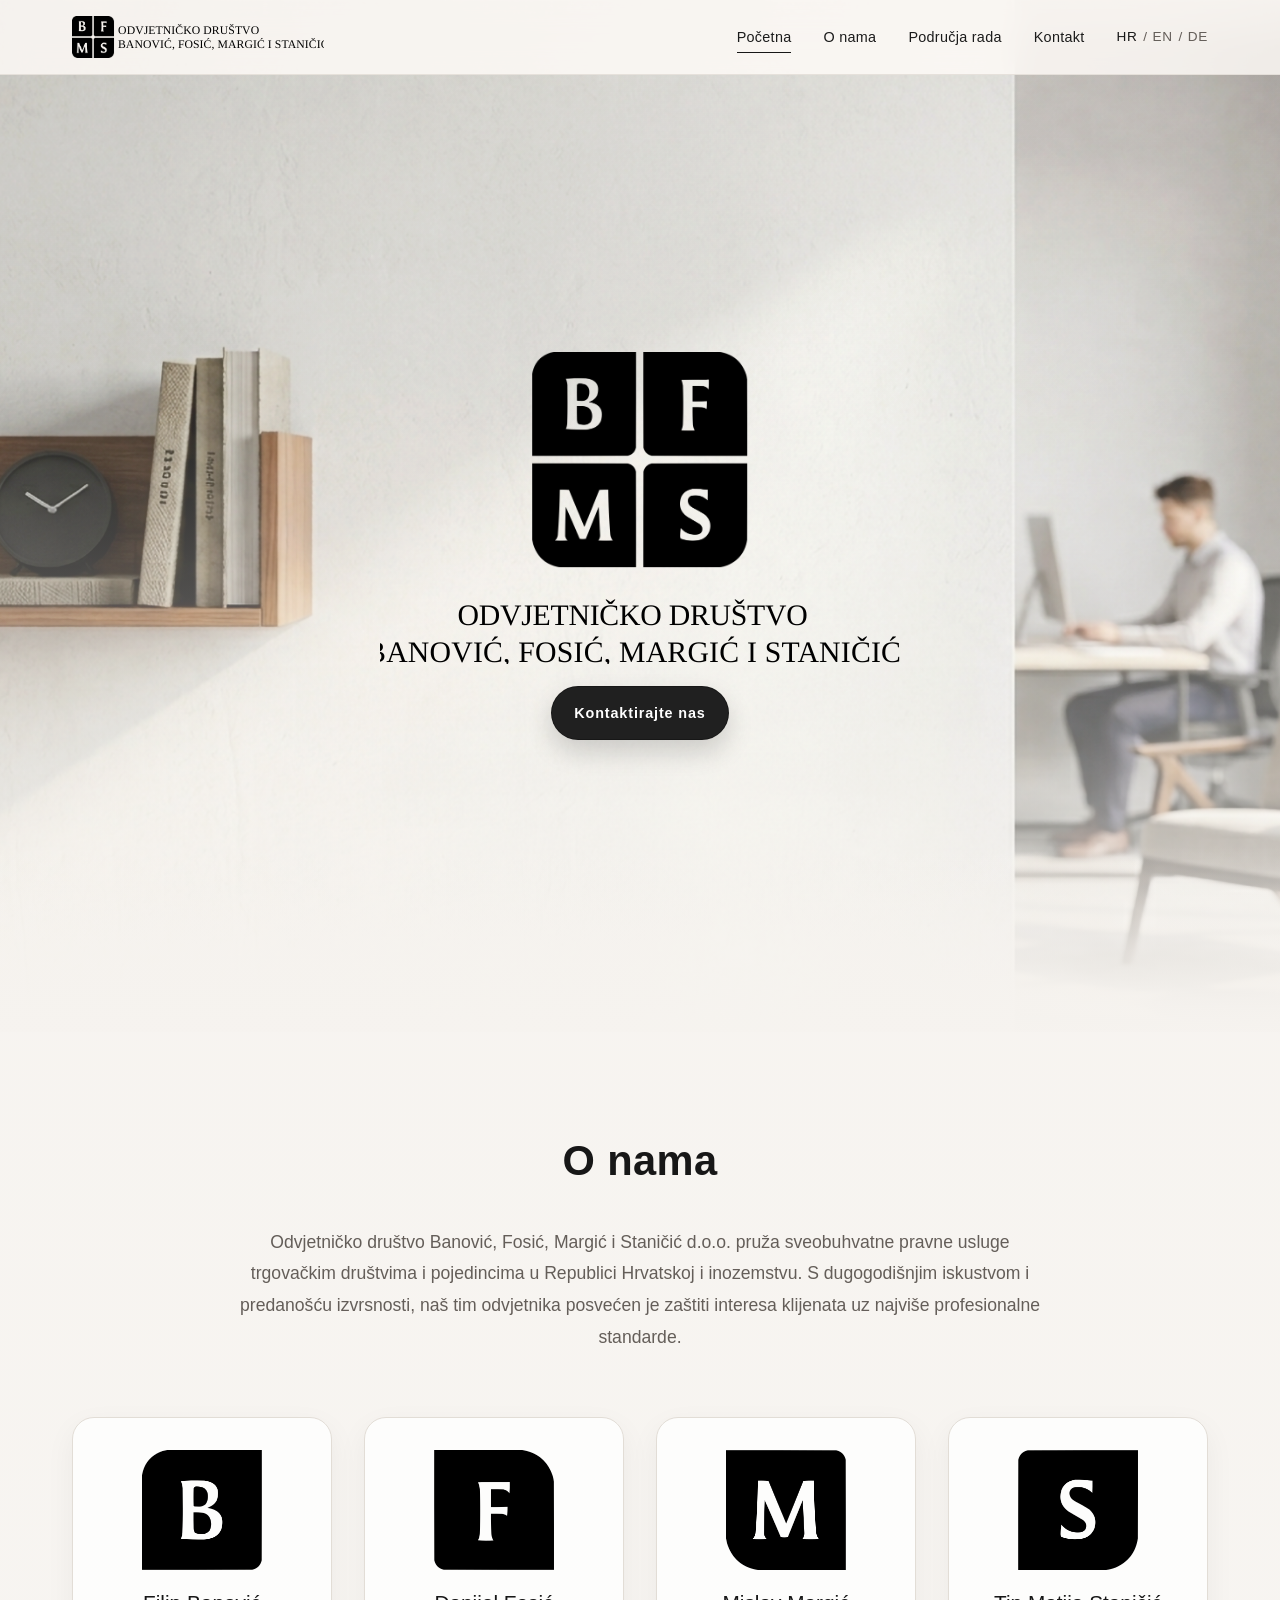
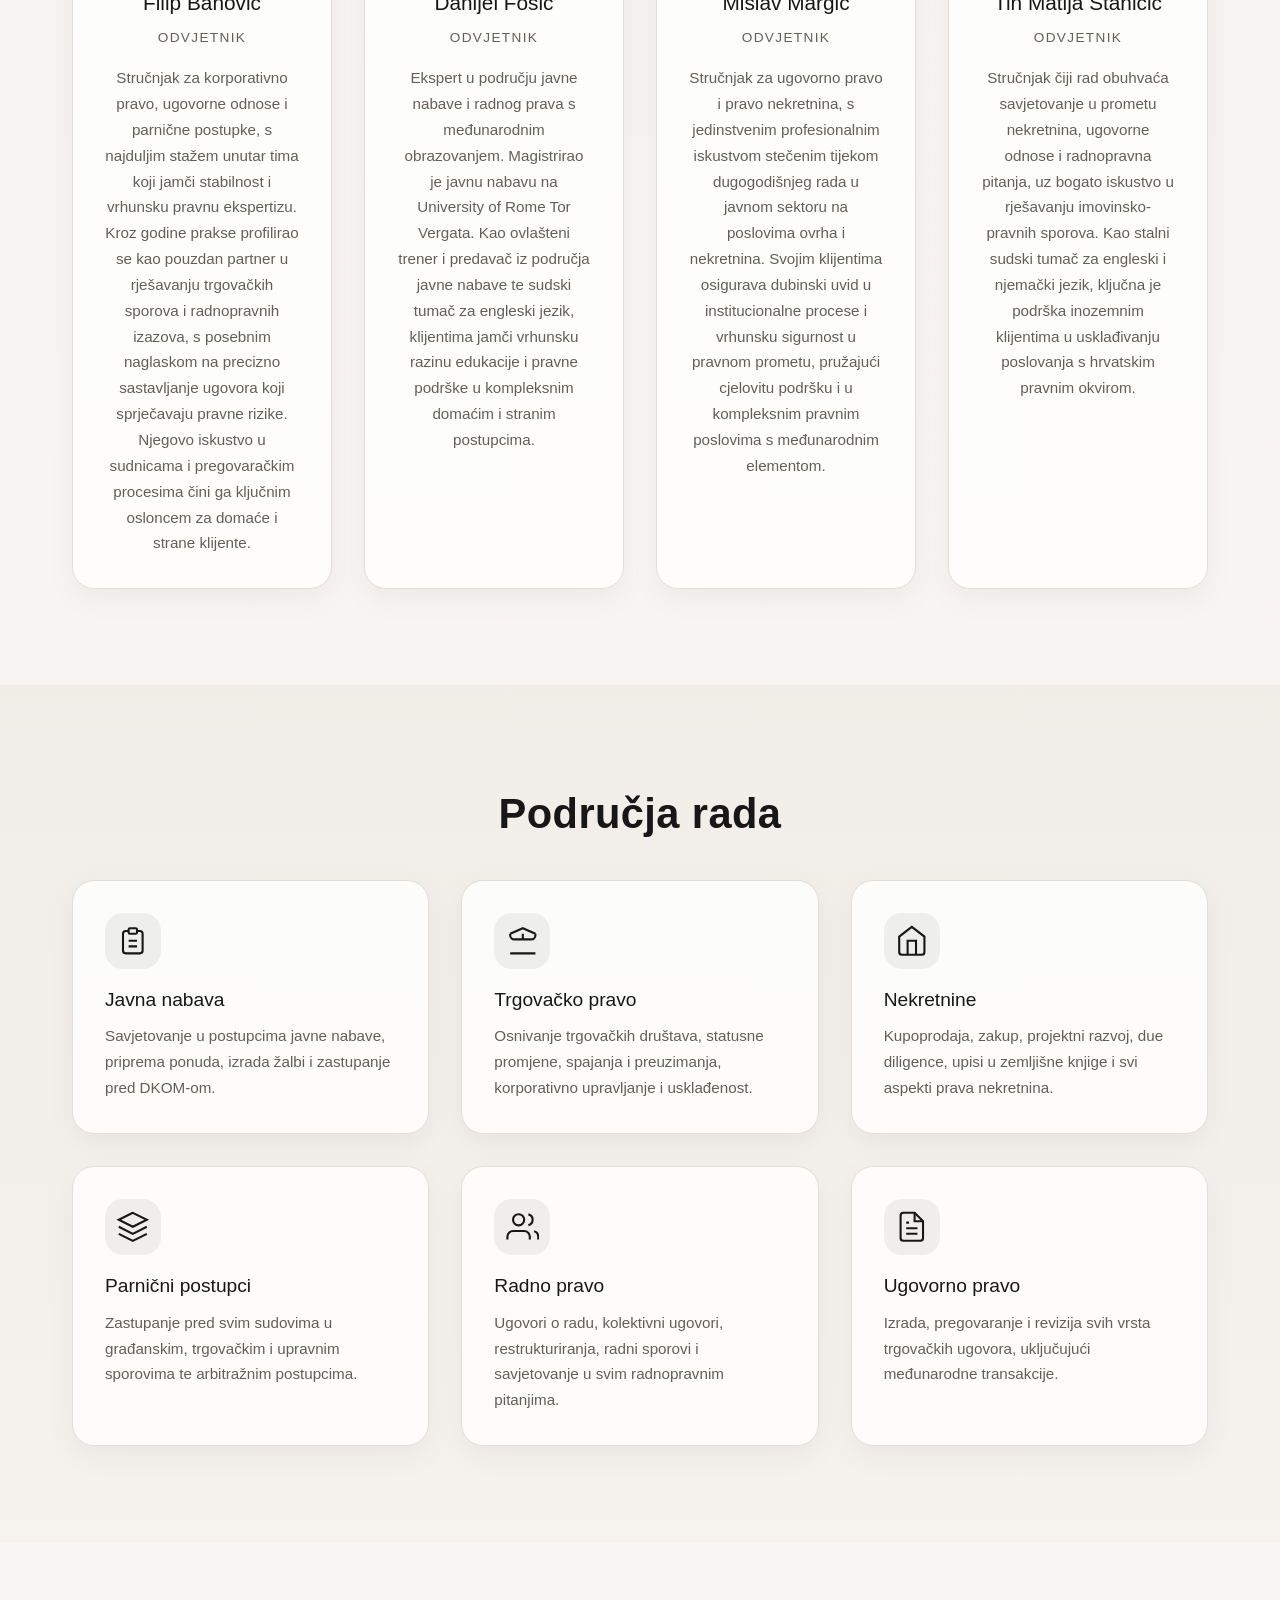
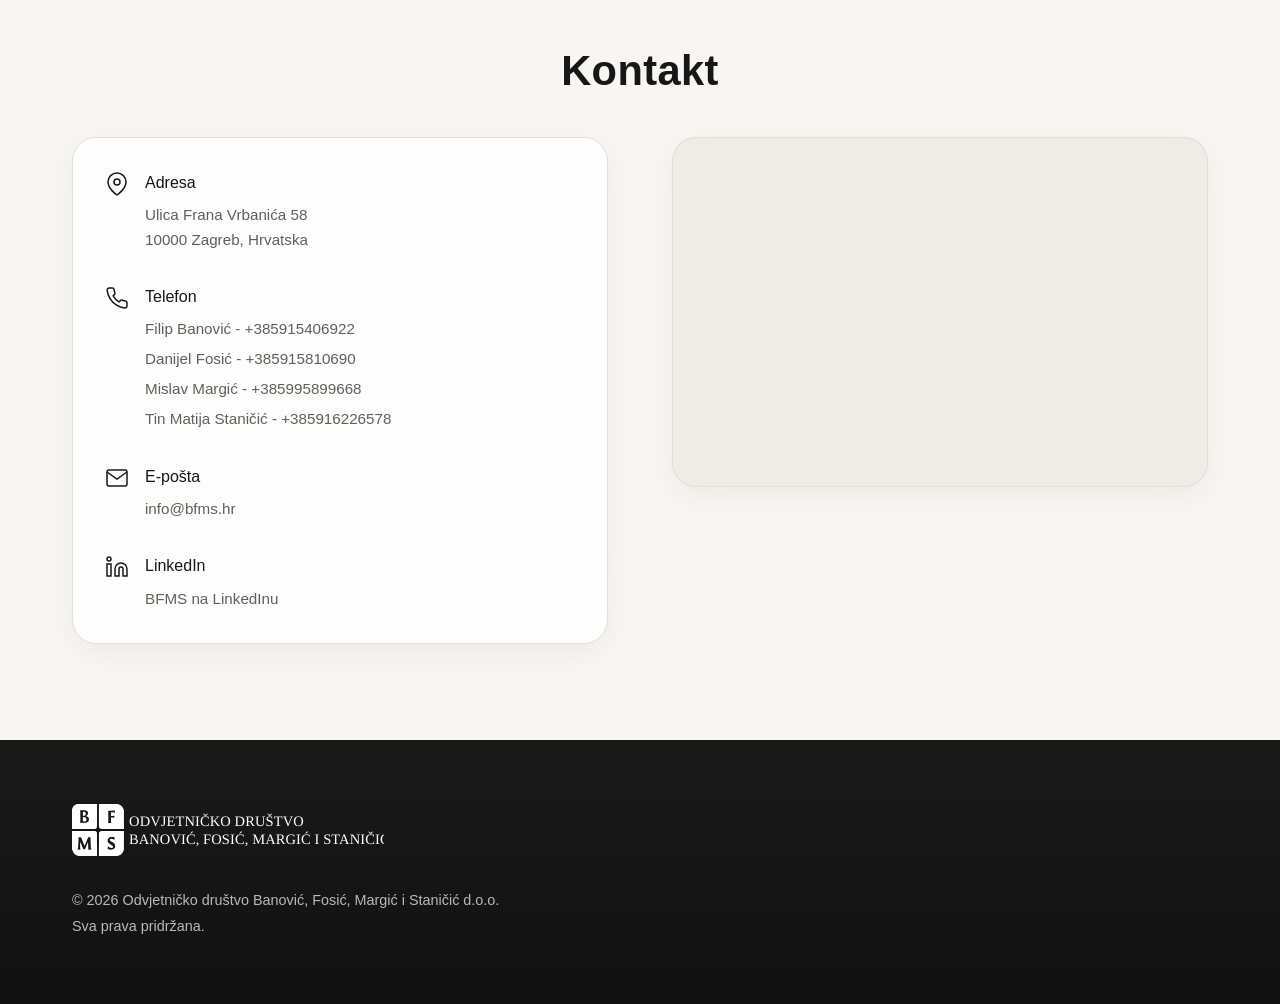
==== commit b21b1a46: "povratak" ====
--- a/index.html
+++ b/index.html
@@ -1,37 +1,43 @@
-<!doctype html>
+<!DOCTYPE html>
+
 <html lang="hr">
 <head>
-  <meta charset="utf-8">
-  <meta name="viewport" content="width=device-width, initial-scale=1">
-  <title>Odvjetničko društvo BFMS Zagreb | Javna nabava, nekretnine, trgovačko i radno pravo</title>
-  <meta name="description" content="Odvjetničko društvo Banović, Fosić, Margić i Staničić d.o.o. iz Zagreba pruža pravne usluge u području javne nabave, trgovačkog prava, nekretnina, radnog prava, parničnih i ovršnih postupaka te ugovornog prava.">
-  <meta name="robots" content="index, follow">
-  <link rel="canonical" href="https://bfms.hr/">
-  <link rel="alternate" hreflang="hr" href="https://bfms.hr/">
-  <link rel="alternate" hreflang="en" href="https://bfms.hr/en/">
-  <link rel="alternate" hreflang="de" href="https://bfms.hr/de/">
-  <link rel="alternate" hreflang="x-default" href="https://bfms.hr/">
-  <meta property="og:title" content="Odvjetničko društvo BFMS Zagreb">
-  <meta property="og:description" content="Pravne usluge u području javne nabave, trgovačkog prava, nekretnina, radnog prava, parničnih i ovršnih postupaka te ugovornog prava.">
-  <meta property="og:type" content="website">
-  <meta property="og:url" content="https://bfms.hr/">
-  <meta property="og:image" content="https://bfms.hr/assets/og-bfms.png">
-  <link rel="icon" href="assets/logos/logo-okomito-hr.svg" type="image/svg+xml">
-  <link rel="preload" href="assets/fonts/raleway-latin-ext-400-normal.woff2" as="font" type="font/woff2" crossorigin>
-  <link rel="preload" href="assets/fonts/raleway-latin-ext-700-normal.woff2" as="font" type="font/woff2" crossorigin>
-  <link rel="stylesheet" href="assets/css/style.css">
-  <script type="application/ld+json">
+<meta charset="utf-8"/>
+<meta content="width=device-width, initial-scale=1.0" name="viewport"/>
+<meta content="Odvjetničko društvo Banović, Fosić, Margić i Staničić d.o.o. pruža pravne usluge u području trgovačkog prava, nekretnina, parničnih postupaka, radnog prava, ugovornog prava i javne nabave." name="description"/>
+<meta content="odvjetnik Zagreb, odvjetničko društvo, trgovačko pravo, nekretnine, parnični postupci, radno pravo, javna nabava, BFMS" name="keywords"/>
+<meta content="Odvjetničko društvo Banović, Fosić, Margić i Staničić d.o.o." name="author"/>
+<meta content="index, follow" name="robots"/>
+<title>BFMS | Odvjetničko društvo Banović, Fosić, Margić i Staničić d.o.o.</title><link href="https://bfms.hr/" rel="canonical"/>
+<link href="https://bfms.hr/" hreflang="hr" rel="alternate"/>
+<link href="https://bfms.hr/en/" hreflang="en" rel="alternate"/>
+<link href="https://bfms.hr/de/" hreflang="de" rel="alternate"/>
+<link href="https://bfms.hr/" hreflang="x-default" rel="alternate"/>
+<meta content="hr_HR" property="og:locale"/>
+<meta content="website" property="og:type"/>
+<meta content="BFMS | Odvjetničko društvo Banović, Fosić, Margić i Staničić d.o.o." property="og:title"/>
+<meta content="Odvjetničko društvo u Zagrebu – trgovačko pravo, nekretnine, parnični postupci, radno pravo i javna nabava." property="og:description"/>
+<meta content="https://bfms.hr/" property="og:url"/>
+<meta content="https://bfms.hr/assets/brand/logo-okomito-hr.png" property="og:image"/>
+<meta content="BFMS logo" property="og:image:alt"/>
+<meta content="BFMS" property="og:site_name"/>
+<meta content="summary_large_image" name="twitter:card"/>
+<meta content="BFMS | Odvjetničko društvo Banović, Fosić, Margić i Staničić d.o.o." name="twitter:title"/>
+<meta content="Odvjetničko društvo u Zagrebu." name="twitter:description"/>
+<meta content="https://bfms.hr/assets/brand/logo-okomito-hr.png" name="twitter:image"/>
+<link href="assets/brand/favicon-32x32.png" rel="icon" sizes="32x32" type="image/png"/>
+<link href="assets/brand/apple-touch-icon.png" rel="apple-touch-icon"/>
+<script type="application/ld+json">
 {
   "@context": "https://schema.org",
-  "@type": [
-    "LegalService",
-    "Organization"
-  ],
+  "@type": "LegalService",
   "name": "Odvjetničko društvo Banović, Fosić, Margić i Staničić d.o.o.",
   "alternateName": "BFMS",
   "url": "https://bfms.hr/",
-  "logo": "https://bfms.hr/assets/logos/logo-okomito-hr.svg",
+  "logo": "https://bfms.hr/assets/brand/logo-okomito-hr.png",
+  "image": "https://bfms.hr/assets/brand/logo-okomito-hr.png",
   "email": "info@bfms.hr",
+  "telephone": "+385915406922",
   "address": {
     "@type": "PostalAddress",
     "streetAddress": "Ulica Frana Vrbanića 58",
@@ -40,156 +46,265 @@
     "addressCountry": "HR"
   },
   "areaServed": [
-    "Zagreb",
-    "Hrvatska",
-    "Europska unija"
-  ],
-  "knowsAbout": [
-    "javna nabava",
-    "žalba DKOM-u",
-    "trgovačko pravo",
-    "nekretnine",
-    "zemljišnoknjižni postupci",
-    "radno pravo",
-    "parnični postupci",
-    "ovršni postupci",
-    "ugovorno pravo"
+    "HR",
+    "EU"
   ],
   "availableLanguage": [
-    "Croatian",
-    "English",
-    "German"
+    "hr",
+    "en",
+    "de"
+  ],
+  "sameAs": [
+    "https://www.linkedin.com/company/od-bfms"
   ]
 }
-  </script>
+    </script>
+<!-- Fonts -->
+<link href="https://fonts.googleapis.com" rel="preconnect"/>
+<link crossorigin="" href="https://fonts.gstatic.com" rel="preconnect"/>
+<link href="styles.css" rel="stylesheet"/>
+<!-- Styles -->
+<link href="styles.css" rel="stylesheet"/>
 </head>
 <body>
-  <a class="skip-link" href="#main">Preskoči na sadržaj</a>
+<!-- Navigation -->
+<nav class="nav" id="nav">
+<div class="nav-container">
+<a aria-label="BFMS početna stranica" class="nav-logo" href="#hero">
+<img alt="Odvjetničko društvo Banović, Fosić, Margić i Staničić d.o.o." class="logo-img" src="assets/brand/dugacki-logo-hr.svg"/>
+</a>
+<button aria-label="Otvori/zatvori navigaciju" class="nav-toggle" id="nav-toggle">
+<span></span>
+<span></span>
+<span></span>
+</button>
+<ul class="nav-menu" id="nav-menu">
+<li><a class="nav-link" href="#hero">Početna</a></li>
+<li><a class="nav-link" href="#o-nama">O nama</a></li>
+<li><a class="nav-link" href="#podrucja-rada">Područja rada</a></li>
+<li><a class="nav-link" href="#kontakt">Kontakt</a></li>
+<li aria-label="Odabir jezika" class="language-switch"><a aria-current="page" class="lang-link active" href="index.html" lang="hr">HR</a> <span aria-hidden="true">/</span> <a class="lang-link" href="en/index.html" lang="en">EN</a> <span aria-hidden="true">/</span> <a class="lang-link" href="de/index.html" lang="de">DE</a></li>
+</ul>
+</div>
+</nav>
+<!-- Hero Section -->
+<section class="hero" id="hero">
+<div class="hero-content"><h1 class="sr-only">Odvjetničko društvo Banović, Fosić, Margić i Staničić d.o.o.</h1><div class="hero-copy"><img alt="Odvjetničko društvo Banović, Fosić, Margić i Staničić d.o.o. logo" class="hero-brand-logo" decoding="async" src="assets/brand/logo-okomito-hr.svg"/><a class="hero-cta" href="#kontakt">Kontaktirajte nas</a></div></div>
+</section>
+<!-- O nama Section -->
+<section class="section" id="o-nama">
+<div class="container">
+<h2 class="section-title">O nama</h2>
+<p class="section-intro">Odvjetničko društvo Banović, Fosić, Margić i Staničić d.o.o. pruža sveobuhvatne pravne usluge trgovačkim društvima i pojedincima u Republici Hrvatskoj i inozemstvu. S dugogodišnjim iskustvom i predanošću izvrsnosti, naš tim odvjetnika posvećen je zaštiti interesa klijenata uz najviše profesionalne standarde.</p>
+<!-- Team Members -->
+<div class="team-grid">
+<!-- Team Member 1 -->
+<div class="team-member">
+<div class="team-photo">
+<img alt="Placeholder fotografija za Filipa Banovića" class="team-photo-img" decoding="async" loading="lazy" src="assets/team/banovic-placeholder.png"/>
+</div>
+<h3 class="team-name">Filip Banović</h3>
+<p class="team-title">Odvjetnik</p>
+<p class="team-bio">Stručnjak za korporativno pravo, ugovorne odnose i parnične postupke, s najduljim stažem unutar tima koji jamči stabilnost i vrhunsku pravnu ekspertizu. Kroz godine prakse profilirao se kao pouzdan partner u rješavanju trgovačkih sporova i radnopravnih izazova, s posebnim naglaskom na precizno sastavljanje ugovora koji sprječavaju pravne rizike. Njegovo iskustvo u sudnicama i pregovaračkim procesima čini ga ključnim osloncem za domaće i strane klijente.</p>
+</div>
+<!-- Team Member 2 -->
+<div class="team-member">
+<div class="team-photo">
+<img alt="Placeholder fotografija za Danijela Fosića" class="team-photo-img" decoding="async" loading="lazy" src="assets/team/fosic-placeholder.png"/>
+</div>
+<h3 class="team-name">Danijel Fosić</h3>
+<p class="team-title">Odvjetnik</p>
+<p class="team-bio">Ekspert u području javne nabave i radnog prava s međunarodnim obrazovanjem. Magistrirao je javnu nabavu na University of Rome Tor Vergata. Kao ovlašteni trener i predavač iz područja javne nabave te sudski tumač za engleski jezik, klijentima jamči vrhunsku razinu edukacije i pravne podrške u kompleksnim domaćim i stranim postupcima.</p>
+</div>
+<!-- Team Member 3 -->
+<div class="team-member">
+<div class="team-photo">
+<img alt="Placeholder fotografija za Mislava Margića" class="team-photo-img" decoding="async" loading="lazy" src="assets/team/margic-placeholder.png"/>
+</div>
+<h3 class="team-name">Mislav Margić</h3>
+<p class="team-title">Odvjetnik</p>
+<p class="team-bio">Stručnjak za ugovorno pravo i pravo nekretnina, s jedinstvenim profesionalnim iskustvom stečenim tijekom dugogodišnjeg rada u javnom sektoru na poslovima ovrha i nekretnina. Svojim klijentima osigurava dubinski uvid u institucionalne procese i vrhunsku sigurnost u pravnom prometu, pružajući cjelovitu podršku i u kompleksnim pravnim poslovima s međunarodnim elementom.</p>
+</div>
+<!-- Team Member 4 -->
+<div class="team-member">
+<div class="team-photo">
+<img alt="Placeholder fotografija za Tina Matiju Staničića" class="team-photo-img" decoding="async" loading="lazy" src="assets/team/stanicic-placeholder.png"/>
+</div>
+<h3 class="team-name">Tin Matija Staničić</h3>
+<p class="team-title">Odvjetnik</p>
+<p class="team-bio">Stručnjak čiji rad obuhvaća savjetovanje u prometu nekretnina, ugovorne odnose i radnopravna pitanja, uz bogato iskustvo u rješavanju imovinsko-pravnih sporova. Kao stalni sudski tumač za engleski i njemački jezik, ključna je podrška inozemnim klijentima u usklađivanju poslovanja s hrvatskim pravnim okvirom.</p>
+</div>
+</div>
+</div>
+</section>
+<!-- Područja rada Section -->
+<section class="section section-alt" id="podrucja-rada">
+<div class="container">
+<h2 class="section-title">Područja rada</h2>
+<div class="practice-grid">
+<div class="practice-item">
+<div class="practice-icon">
+<svg fill="none" stroke="currentColor" stroke-width="1.5" viewbox="0 0 24 24">
+<path d="M9 5H7a2 2 0 00-2 2v12a2 2 0 002 2h10a2 2 0 002-2V7a2 2 0 00-2-2h-2"></path>
+<rect height="4" rx="1" width="6" x="9" y="3"></rect>
+<path d="M9 12h6M9 16h6"></path>
+</svg>
+</div>
+<h3 class="practice-title">Javna nabava</h3>
+<p class="practice-desc">
+                        Savjetovanje u postupcima javne nabave, priprema ponuda, 
+                        izrada žalbi i zastupanje pred DKOM-om.
+                    </p>
+</div>
+<div class="practice-item">
+<div class="practice-icon">
+<svg fill="none" stroke="currentColor" stroke-width="1.5" viewbox="0 0 24 24">
+<path d="M3 21h18M3 7v1a3 3 0 003 3h12a3 3 0 003-3V7M3 7l9-4 9 4M12 7v4"></path>
+</svg>
+</div>
+<h3 class="practice-title">Trgovačko pravo</h3>
+<p class="practice-desc">
+                        Osnivanje trgovačkih društava, statusne promjene, spajanja i preuzimanja, 
+                        korporativno upravljanje i usklađenost.
+                    </p>
+</div>
+<div class="practice-item">
+<div class="practice-icon">
+<svg fill="none" stroke="currentColor" stroke-width="1.5" viewbox="0 0 24 24">
+<path d="M3 9l9-7 9 7v11a2 2 0 01-2 2H5a2 2 0 01-2-2V9z"></path>
+<path d="M9 22V12h6v10"></path>
+</svg>
+</div>
+<h3 class="practice-title">Nekretnine</h3>
+<p class="practice-desc">
+                        Kupoprodaja, zakup, projektni razvoj, due diligence, 
+                        upisi u zemljišne knjige i svi aspekti prava nekretnina.
+                    </p>
+</div>
+<div class="practice-item">
+<div class="practice-icon">
+<svg fill="none" stroke="currentColor" stroke-width="1.5" viewbox="0 0 24 24">
+<path d="M12 2L2 7l10 5 10-5-10-5zM2 17l10 5 10-5M2 12l10 5 10-5"></path>
+</svg>
+</div>
+<h3 class="practice-title">Parnični postupci</h3>
+<p class="practice-desc">
+                        Zastupanje pred svim sudovima u građanskim, trgovačkim i upravnim 
+                        sporovima te arbitražnim postupcima.
+                    </p>
+</div>
+<div class="practice-item">
+<div class="practice-icon">
+<svg fill="none" stroke="currentColor" stroke-width="1.5" viewbox="0 0 24 24">
+<path d="M17 21v-2a4 4 0 00-4-4H5a4 4 0 00-4 4v2"></path>
+<circle cx="9" cy="7" r="4"></circle>
+<path d="M23 21v-2a4 4 0 00-3-3.87M16 3.13a4 4 0 010 7.75"></path>
+</svg>
+</div>
+<h3 class="practice-title">Radno pravo</h3>
+<p class="practice-desc">
+                        Ugovori o radu, kolektivni ugovori, restrukturiranja, 
+                        radni sporovi i savjetovanje u svim radnopravnim pitanjima.
+                    </p>
+</div>
+<div class="practice-item">
+<div class="practice-icon">
+<svg fill="none" stroke="currentColor" stroke-width="1.5" viewbox="0 0 24 24">
+<path d="M14 2H6a2 2 0 00-2 2v16a2 2 0 002 2h12a2 2 0 002-2V8z"></path>
+<path d="M14 2v6h6M16 13H8M16 17H8M10 9H8"></path>
+</svg>
+</div>
+<h3 class="practice-title">Ugovorno pravo</h3>
+<p class="practice-desc">
+                        Izrada, pregovaranje i revizija svih vrsta trgovačkih ugovora, 
+                        uključujući međunarodne transakcije.
+                    </p>
+</div>
 
-  <header class="site-header">
-    <div class="header-inner">
-      <a class="header-logo" href="./" aria-label="BFMS">
-        <img src="assets/logos/dugacki-logo-hr.svg" alt="BFMS">
-      </a>
-      <div class="nav-wrap">
-        <nav class="primary-nav" aria-label="Primary">
-          <a href="#o-nama">O nama</a>
-          <a href="#podrucja-rada">Područja rada</a>
-          <a href="#jezici">Jezici</a>
-          <a href="#kontakt">Kontakt</a>
-        </nav>
-        <nav class="language-nav" aria-label="Language">
-          <a href="./" aria-current="page">HR</a><span>/</span>
-          <a href="en/" >EN</a><span>/</span>
-          <a href="de/" >DE</a>
-        </nav>
-      </div>
-    </div>
-  </header>
-
-  <main id="main">
-    <section class="hero" aria-labelledby="hero-title">
-      <div class="hero-inner">
-        <div class="hero-logo">
-          <img src="assets/logos/logo-okomito-hr.svg" alt="BFMS">
-        </div>
-        <p id="hero-title" class="hero-subtitle">Pravna podrška za poslovne, imovinske, radnopravne i postupovne predmete u Hrvatskoj i u prekograničnom kontekstu.</p>
-        <div class="hero-actions">
-          <a class="button" href="#podrucja-rada">Područja rada</a>
-          <a class="button secondary" href="#kontakt">Kontakt</a>
-        </div>
-      </div>
-    </section>
-
-    <section id="o-nama" class="seo-section">
-      <div class="container narrow">
-        <p class="eyebrow">Odvjetničko društvo u Zagrebu</p>
-        <h1>Odvjetničko društvo Banović, Fosić, Margić i Staničić d.o.o.</h1>
-      <p class="lead">Odvjetničko društvo Banović, Fosić, Margić i Staničić d.o.o. sa sjedištem u Zagrebu pruža pravne usluge domaćim i inozemnim strankama u poslovnim, imovinskim, radnopravnim i postupovnim pitanjima. Rad društva usmjeren je na pravnu podršku trgovačkim društvima, javnim naručiteljima, ponuditeljima u postupcima javne nabave, fizičkim osobama, investitorima i drugim subjektima kojima je potrebna pravna analiza, izrada dokumentacije, pregovaranje ili zastupanje pred nadležnim tijelima i sudovima.</p>
-      <p>Područja rada uključuju javnu nabavu, trgovačko pravo, pravo nekretnina, radno pravo, parnične i ovršne postupke te ugovorno pravo. U radu se naglasak stavlja na pravnu preciznost, razumijevanje poslovnog konteksta i jasno objašnjenje pravnih posljedica odluka koje stranka donosi prije pokretanja postupka, sklapanja ugovora ili poduzimanja pravnog koraka.</p>
-      </div>
-    </section>
-
-    <section id="podrucja-rada" class="seo-section">
-      <div class="container">
-        <div class="section-head">
-          <div>
-            <p class="eyebrow">Područja rada</p>
-            <h2>Pravne usluge BFMS odvjetničkog društva</h2>
-          </div>
-          <p>Područja rada opisana su činjenično i sažeto, s naglaskom na pravne poslove i postupke u kojima društvo pruža savjetovanje, izradu dokumentacije i zastupanje.</p>
-        </div>
-        <div class="practice-grid">
-        <article id="javna-nabava" class="practice-card">
-          <h3>Javna nabava</h3>
-          <p>BFMS pruža pravnu podršku u postupcima javne nabave, uključujući savjetovanje ponuditelja i naručitelja, pregled dokumentacije o nabavi, pripremu pitanja i zahtjeva za pojašnjenje dokumentacije, analizu uvjeta sposobnosti, kriterija za odabir ponude i tehničkih specifikacija. Pravna podrška obuhvaća i pripremu žalbi Državnoj komisiji za kontrolu postupaka javne nabave, očitovanja na žalbe, analizu odluka o odabiru i odluka o poništenju te zastupanje u povezanim upravnim sporovima. Posebna pažnja posvećuje se pravodobnoj procjeni procesnih rokova, dokazne dokumentacije i pravnih rizika koji mogu utjecati na mogućnost sudjelovanja u postupku. U predmetima javne nabave važna je kombinacija poznavanja propisa, prakse DKOM-a i razumijevanja tržišnih okolnosti u kojima gospodarski subjekti podnose ponude.</p>
-        </article>
-        <article id="trgovacko-pravo" class="practice-card">
-          <h3>Trgovačko pravo i poslovno savjetovanje</h3>
-          <p>U području trgovačkog prava BFMS savjetuje trgovačka društva, članove društava, uprave i poslovne partnere u pitanjima osnivanja, statusnih promjena, unutarnjih odnosa, poslovne dokumentacije i ugovornih odnosa. Pravna podrška obuhvaća izradu i pregled društvenih ugovora, odluka članova društva, ugovora između povezanih subjekata, poslovnih sporazuma, općih uvjeta poslovanja i drugih akata koji uređuju svakodnevno poslovanje. Naglasak je na pravnoj sigurnosti, jasnoći obveza i predvidljivosti posljedica u slučaju neispunjenja, raskida ili spora. BFMS u poslovnom savjetovanju povezuje pravnu analizu s praktičnim potrebama klijenta, osobito kod sklapanja ugovora, pregovora, upravljanja rizicima, naplate tražbina i rješavanja sporova između poslovnih subjekata.</p>
-        </article>
-        <article id="nekretnine" class="practice-card">
-          <h3>Nekretnine i zemljišnoknjižni postupci</h3>
-          <p>BFMS pruža pravne usluge u vezi s nekretninama, uključujući kupoprodaju, zakup, najam, darovanje, razvrgnuće suvlasništva, uređenje vlasničkopravnih odnosa, zemljišnoknjižne postupke i analizu dokumentacije prije sklapanja ugovora. Pravna provjera nekretnine može obuhvatiti pregled zemljišnoknjižnog stanja, posjedovnog stanja, tereta, zabilježbi, prava trećih osoba, građevinske i uporabne dokumentacije te drugih okolnosti koje mogu biti važne za pravnu sigurnost kupca, prodavatelja, investitora ili zakupnika. U radu s nekretninama osobito je važno uskladiti ugovornu dokumentaciju s realnim stanjem nekretnine i predvidjeti mehanizme zaštite u slučaju neispunjenja, zakašnjenja, nedostataka ili spora. BFMS savjetuje i u predmetima koji uključuju suvlasničke odnose, zajedničke dijelove zgrada i složenije imovinskopravne situacije.</p>
-        </article>
-        <article id="parnice-ovrhe" class="practice-card">
-          <h3>Parnični i ovršni postupci</h3>
-          <p>BFMS zastupa stranke u parničnim, ovršnim i drugim sudskim postupcima pred nadležnim sudovima i tijelima. Pravna podrška obuhvaća procjenu osnovanosti zahtjeva, pripremu tužbi, odgovora na tužbu, pravnih lijekova, prijedloga za ovrhu, prigovora, žalbi i drugih podnesaka, kao i zastupanje na ročištima. U parničnim predmetima naglasak je na pravovremenoj analizi činjenica, dokazne građe, procesnih pretpostavki i mogućih ishoda postupka. U ovršnim predmetima osobito su važni izbor predmeta i sredstva ovrhe, procjena naplativosti, redoslijed pravnih koraka i zaštita prava vjerovnika ili ovršenika. BFMS pruža podršku i u sporovima iz trgovačkih, ugovornih, imovinskih, radnih i drugih pravnih odnosa u kojima je potrebno povezati materijalnopravnu argumentaciju s procesnom strategijom.</p>
-        </article>
-        <article id="radno-pravo" class="practice-card">
-          <h3>Radno pravo</h3>
-          <p>U području radnog prava BFMS savjetuje poslodavce i radnike u vezi s ugovorima o radu, pravilnicima o radu, internim aktima, prestankom ugovora o radu, otkazima, radnim vremenom, plaćama, odgovornošću radnika, zaštitom dostojanstva, zabranom diskriminacije i drugim pitanjima iz radnog odnosa. Pravna podrška poslodavcima može uključivati izradu i usklađenje internih akata, pripremu odluka, savjetovanje prije donošenja otkaza i zastupanje u radnim sporovima. Radnicima se pravna pomoć pruža kod procjene zakonitosti odluka poslodavca, zaštite prava iz radnog odnosa i ostvarivanja zahtjeva pred sudom ili drugim nadležnim tijelima. U radnopravnim pitanjima važno je pravodobno postupanje, jer rokovi za zaštitu prava često imaju odlučujući učinak na mogućnost vođenja postupka.</p>
-        </article>
-        <article id="ugovorno-pravo" class="practice-card">
-          <h3>Ugovorno pravo</h3>
-          <p>BFMS izrađuje, pregledava i pregovara ugovore za fizičke i pravne osobe, s naglaskom na jasno uređenje prava, obveza, rokova, odgovornosti, instrumenata osiguranja i posljedica neispunjenja. Pravna podrška obuhvaća kupoprodajne ugovore, ugovore o zakupu i najmu, ugovore o djelu, ugovore o poslovnoj suradnji, ugovore o građenju, sporazume o uređenju međusobnih odnosa, nagodbe, anekse i druge oblike ugovorne dokumentacije. Kod izrade ugovora cilj nije samo formalno opisati dogovor, nego predvidjeti moguće sporne situacije i smanjiti rizik budućih nesporazuma. Posebna pažnja posvećuje se odredbama o plaćanju, rokovima, odgovornosti za štetu, raskidu, povjerljivosti, jamstvima, nadležnosti suda i dokazima koji mogu biti važni ako dođe do spora.</p>
-        </article>
-        </div>
-      </div>
-    </section>
-
-    <section id="jezici" class="seo-section">
-      <div class="container languages-panel">
-        <div>
-          <p class="eyebrow">Hrvatski, engleski i njemački jezik</p>
-          <h2>Pravna podrška za domaće i međunarodne klijente</h2>
-          <p>BFMS pruža pravne usluge na hrvatskom jeziku, a prema potrebama predmeta i na engleskom i njemačkom jeziku. Višejezična pravna podrška osobito je važna u predmetima koji uključuju strane državljane, inozemna trgovačka društva, međunarodne poslovne odnose, ulaganja u nekretnine u Republici Hrvatskoj, prekogranične ugovore ili postupke u kojima je potrebno objasniti hrvatski pravni okvir osobama koje posluju izvan Hrvatske. Strankama se mogu pripremiti pravni dokumenti, sažeci pravnih rizika, ugovorna dokumentacija i komunikacija prilagođena jeziku i poslovnom kontekstu konkretnog predmeta.</p>
-        </div>
-        <div class="language-list" aria-label="Languages">
-          <div class="language-pill">Hrvatski</div>
-          <div class="language-pill">English</div>
-          <div class="language-pill">Deutsch</div>
-        </div>
-      </div>
-    </section>
-
-    <section id="kontakt" class="seo-section contact-section">
-      <div class="container contact-grid">
-        <div>
-          <p class="eyebrow">Kontakt</p>
-          <h2>Odvjetničko društvo BFMS Zagreb</h2>
-          <p>Za pravnu podršku u području javne nabave, trgovačkog prava, nekretnina, radnog prava, parničnih i ovršnih postupaka te ugovornog prava, BFMS odvjetničko društvo dostupno je putem e-maila ili telefona. Prije preuzimanja predmeta provodi se osnovna provjera mogućeg sukoba interesa i procjena dokumentacije potrebne za daljnju pravnu analizu.</p>
-        </div>
-        <div class="contact-card">
-          <address>
-            <strong>Odvjetničko društvo Banović, Fosić, Margić i Staničić d.o.o.</strong><br>
-            Ulica Frana Vrbanića 58<br>
-            10000 Zagreb, Hrvatska<br>
-            <a href="mailto:info@bfms.hr">info@bfms.hr</a>
-          </address>
-        </div>
-      </div>
-    </section>
-  </main>
-
-  <footer class="site-footer">
-    <div class="footer-inner">
-      <img class="footer-logo" src="assets/logos/dugacki-logo-hr-inverted.svg" alt="BFMS">
-      <div class="footer-meta">
-        <p>Odvjetničko društvo u Zagrebu</p>
-        <p>© 2026 BFMS</p>
-      </div>
-    </div>
-  </footer>
+</div>
+</div>
+</section>
+<!-- Kontakt Section -->
+<section class="section" id="kontakt">
+<div class="container">
+<h2 class="section-title">Kontakt</h2>
+<div class="contact-grid">
+<div class="contact-info">
+<div class="contact-item">
+<div class="contact-icon">
+<svg fill="none" stroke="currentColor" stroke-width="1.5" viewbox="0 0 24 24">
+<path d="M21 10c0 7-9 13-9 13s-9-6-9-13a9 9 0 1118 0z"></path>
+<circle cx="12" cy="10" r="3"></circle>
+</svg>
+</div>
+<div class="contact-text">
+<h4>Adresa</h4>
+<p>Ulica Frana Vrbanića 58<br/>10000 Zagreb, Hrvatska</p>
+</div>
+</div>
+<div class="contact-item">
+<div class="contact-icon">
+<svg fill="none" stroke="currentColor" stroke-width="1.5" viewbox="0 0 24 24">
+<path d="M22 16.92v3a2 2 0 01-2.18 2 19.79 19.79 0 01-8.63-3.07 19.5 19.5 0 01-6-6 19.79 19.79 0 01-3.07-8.67A2 2 0 014.11 2h3a2 2 0 012 1.72 12.84 12.84 0 00.7 2.81 2 2 0 01-.45 2.11L8.09 9.91a16 16 0 006 6l1.27-1.27a2 2 0 012.11-.45 12.84 12.84 0 002.81.7A2 2 0 0122 16.92z"></path>
+</svg>
+</div>
+<div class="contact-text">
+<h4>Telefon</h4>
+<p class="phone-list">
+<span>Filip Banović - <a href="tel:+385915406922">+385915406922</a></span>
+<span>Danijel Fosić - <a href="tel:+385915810690">+385915810690</a></span>
+<span>Mislav Margić - <a href="tel:+385995899668">+385995899668</a></span>
+<span>Tin Matija Staničić - <a href="tel:+385916226578">+385916226578</a></span>
+</p>
+</div>
+</div>
+<div class="contact-item">
+<div class="contact-icon">
+<svg fill="none" stroke="currentColor" stroke-width="1.5" viewbox="0 0 24 24">
+<path d="M4 4h16c1.1 0 2 .9 2 2v12c0 1.1-.9 2-2 2H4c-1.1 0-2-.9-2-2V6c0-1.1.9-2 2-2z"></path>
+<path d="M22 6l-10 7L2 6"></path>
+</svg>
+</div>
+<div class="contact-text">
+<h4>E-pošta</h4>
+<p><a href="mailto:info@bfms.hr">info@bfms.hr</a></p>
+</div>
+</div>
+<div class="contact-item">
+<div class="contact-icon">
+<svg fill="none" stroke="currentColor" stroke-width="1.5" viewbox="0 0 24 24">
+<path d="M16 8a6 6 0 016 6v7h-4v-7a2 2 0 00-2-2 2 2 0 00-2 2v7h-4v-7a6 6 0 016-6z"></path>
+<rect height="12" width="4" x="2" y="9"></rect>
+<circle cx="4" cy="4" r="2"></circle>
+</svg>
+</div>
+<div class="contact-text">
+<h4>LinkedIn</h4>
+<p><a href="https://www.linkedin.com/company/od-bfms" rel="noopener noreferrer" target="_blank">BFMS na LinkedInu</a></p>
+</div>
+</div>
+</div>
+<div class="contact-map">
+<iframe allowfullscreen="" height="100%" loading="lazy" referrerpolicy="no-referrer-when-downgrade" src="https://www.google.com/maps/embed?pb=!1m18!1m12!1m3!1d2781.0669776669!2d15.9718!3d45.8052!2m3!1f0!2f0!3f0!3m2!1i1024!2i768!4f13.1!3m3!1m2!1s0x4765d6f0c4c76a4f%3A0x1!2sUlica%20Frana%20Vrbani%C4%87a%2058%2C%20Zagreb!5e0!3m2!1sen!2shr!4v1234567890" style="border:0;" title="Lokacija ureda BFMS" width="100%">
+</iframe>
+</div>
+</div>
+</div>
+</section>
+<!-- Footer -->
+<footer class="footer">
+<div class="container">
+<div class="footer-content">
+<div class="footer-logo">
+<img alt="Odvjetničko društvo Banović, Fosić, Margić i Staničić d.o.o." class="footer-logo-img" src="assets/brand/dugacki-logo-hr-inverted.svg"/>
+</div>
+<p class="footer-text">© <span id="current-year">2026</span> Odvjetničko društvo Banović, Fosić, Margić i Staničić d.o.o.<br/>
+                    Sva prava pridržana.
+                </p>
+</div>
+</div>
+</footer>
+<!-- Scripts -->
+<script src="script.js"></script>
 </body>
 </html>
--- a/styles.css
+++ b/styles.css
@@ -0,0 +1,764 @@
+/* ============================================
+   BFMS Law Firm - Stylesheet
+   Color Palette (derived from logo):
+   - Primary: #1a1a1a (near-black)
+   - Background: #fafafa / #f5f4f4 (off-white)
+   - Neutral: #666565 (medium gray)
+   - Accent: #2c2c2c (charcoal)
+   - White: #ffffff
+   ============================================ */
+
+/* CSS Variables */
+:root {
+    --color-primary: #171717;
+    --color-secondary: #2f2a26;
+    --color-text: #1b1b1b;
+    --color-text-muted: #645e59;
+    --color-background: #f6f3ef;
+    --color-background-alt: #efebe5;
+    --color-white: #ffffff;
+    --color-border: #e2ddd6;
+    
+    --font-primary: 'Raleway', -apple-system, BlinkMacSystemFont, sans-serif;
+    --font-sans: 'Raleway', -apple-system, BlinkMacSystemFont, sans-serif;
+    
+    --spacing-xs: 0.5rem;
+    --spacing-sm: 1rem;
+    --spacing-md: 2rem;
+    --spacing-lg: 4rem;
+    --spacing-xl: 6rem;
+    
+    --transition: 0.3s ease;
+    --max-width: 1200px;
+}
+
+/* Reset & Base */
+*,
+*::before,
+*::after {
+    box-sizing: border-box;
+    margin: 0;
+    padding: 0;
+}
+
+html {
+    scroll-behavior: smooth;
+    font-size: 16px;
+}
+
+body {
+    font-family: var(--font-sans);
+    font-weight: 400;
+    line-height: 1.6;
+    color: var(--color-text);
+    background: linear-gradient(180deg, #f6f3ef 0%, #f9f7f4 100%);
+    -webkit-font-smoothing: antialiased;
+    -moz-osx-font-smoothing: grayscale;
+}
+
+img {
+    max-width: 100%;
+    height: auto;
+    display: block;
+}
+
+a {
+    color: var(--color-primary);
+    text-decoration: none;
+    transition: color var(--transition);
+}
+
+a:hover {
+    color: var(--color-text-muted);
+}
+
+/* Container */
+.container {
+    width: 100%;
+    max-width: var(--max-width);
+    margin: 0 auto;
+    padding: 0 var(--spacing-md);
+}
+
+/* ============================================
+   Navigation
+   ============================================ */
+.nav {
+    position: fixed;
+    top: 0;
+    left: 0;
+    right: 0;
+    z-index: 1000;
+    background-color: rgba(255, 252, 248, 0.82);
+    border-bottom: 1px solid rgba(226, 221, 214, 0.8);
+    backdrop-filter: blur(14px);
+    -webkit-backdrop-filter: blur(14px);
+    transition: box-shadow var(--transition), background-color var(--transition);
+}
+
+.nav.scrolled {
+    background-color: rgba(255, 252, 248, 0.94);
+    box-shadow: 0 10px 30px rgba(0, 0, 0, 0.08);
+}
+
+.nav-container {
+    display: flex;
+    align-items: center;
+    justify-content: space-between;
+    max-width: var(--max-width);
+    margin: 0 auto;
+    padding: var(--spacing-sm) var(--spacing-md);
+}
+
+.nav-logo {
+    display: flex;
+    align-items: center;
+    margin-right: var(--spacing-md);
+}
+
+.logo-img {
+    height: 42px;
+    width: auto;
+    max-width: min(420px, 42vw);
+    object-fit: contain;
+}
+
+.nav-menu {
+    display: flex;
+    list-style: none;
+    gap: var(--spacing-md);
+    margin-left: auto;
+}
+
+.nav-link {
+    font-size: 0.9rem;
+    font-weight: 500;
+    letter-spacing: 0.02em;
+    color: var(--color-text);
+    padding: var(--spacing-xs) 0;
+    position: relative;
+}
+
+.nav-link::after {
+    content: '';
+    position: absolute;
+    bottom: 0;
+    left: 0;
+    width: 0;
+    height: 1px;
+    background-color: var(--color-primary);
+    transition: width var(--transition);
+}
+
+.nav-link:hover::after {
+    width: 100%;
+}
+
+.nav-link:hover {
+    color: var(--color-primary);
+}
+
+.language-switch {
+    display: inline-flex;
+    align-items: center;
+    gap: 0.35rem;
+    font-size: 0.85rem;
+    font-weight: 500;
+    color: var(--color-text-muted);
+}
+
+.lang-link {
+    color: var(--color-text-muted);
+    letter-spacing: 0.05em;
+}
+
+.lang-link.active,
+.lang-link:hover {
+    color: var(--color-primary);
+}
+
+/* Mobile Navigation Toggle */
+.nav-toggle {
+    display: none;
+    flex-direction: column;
+    gap: 5px;
+    background: none;
+    border: none;
+    cursor: pointer;
+    padding: var(--spacing-xs);
+}
+
+.nav-toggle span {
+    display: block;
+    width: 24px;
+    height: 2px;
+    background-color: var(--color-primary);
+    transition: transform var(--transition), opacity var(--transition);
+}
+
+/* ============================================
+   Hero Section
+   ============================================ */
+.hero {
+    position: relative;
+    min-height: 100vh;
+    display: flex;
+    align-items: stretch;
+    justify-content: center;
+    text-align: center;
+    background:
+        linear-gradient(180deg, rgba(246, 243, 239, 0.04) 0%, rgba(246, 243, 239, 0.06) 38%, rgba(246, 243, 239, 0.42) 72%, rgba(246, 243, 239, 0.9) 100%),
+        url('assets/brand/hero-background.png') center center / cover no-repeat;
+    padding: var(--spacing-xl) var(--spacing-md);
+    padding-top: calc(var(--spacing-xl) + 60px);
+}
+
+.hero::after {
+    content: '';
+    position: absolute;
+    inset: auto 0 0 0;
+    height: 18%;
+    background: linear-gradient(180deg, rgba(246, 243, 239, 0) 0%, rgba(246, 243, 239, 0.9) 100%);
+    pointer-events: none;
+}
+
+.hero-content {
+    position: relative;
+    z-index: 1;
+    width: 100%;
+    max-width: var(--max-width);
+    min-height: calc(100vh - 120px);
+    display: flex;
+    align-items: center;
+    justify-content: center;
+}
+
+.hero-copy {
+    display: inline-flex;
+    flex-direction: column;
+    align-items: center;
+    justify-content: center;
+    gap: 1.4rem;
+    padding: 0;
+    background: transparent;
+    border: 0;
+    border-radius: 0;
+    backdrop-filter: none;
+    -webkit-backdrop-filter: none;
+    box-shadow: none;
+}
+
+.hero-brand-logo {
+    display: block;
+    width: min(520px, 78vw);
+    max-width: 100%;
+    height: auto;
+    margin: 0 auto;
+}
+
+.hero-cta {
+    display: inline-block;
+    padding: 0.9rem 1.4rem;
+    background-color: rgba(23, 23, 23, 0.96);
+    color: var(--color-white);
+    font-size: 0.9rem;
+    font-weight: 600;
+    letter-spacing: 0.06em;
+    border: 1px solid rgba(23, 23, 23, 0.96);
+    border-radius: 999px;
+    transition: transform var(--transition), background-color var(--transition), color var(--transition), box-shadow var(--transition);
+    box-shadow: 0 12px 26px rgba(0, 0, 0, 0.16);
+}
+
+.hero-cta:hover {
+    background-color: rgba(255, 255, 255, 0.9);
+    color: var(--color-primary);
+    transform: translateY(-2px);
+}
+
+/* ============================================
+   Sections
+   ============================================ */
+.section {
+    padding: var(--spacing-xl) 0;
+}
+
+.section-alt {
+    background: linear-gradient(180deg, rgba(239, 235, 229, 0.78) 0%, rgba(245, 241, 236, 0.92) 100%);
+}
+
+.section-title {
+    font-family: var(--font-primary);
+    font-size: clamp(1.9rem, 4vw, 2.6rem);
+    font-weight: 600;
+    letter-spacing: 0.01em;
+    text-align: center;
+    margin-bottom: var(--spacing-md);
+    color: var(--color-primary);
+}
+
+.section-intro {
+    max-width: 800px;
+    margin: 0 auto var(--spacing-lg);
+    text-align: center;
+    font-size: 1.1rem;
+    line-height: 1.8;
+    color: var(--color-text-muted);
+}
+
+/* ============================================
+   Team Section
+   ============================================ */
+.team-grid {
+    display: grid;
+    grid-template-columns: repeat(auto-fit, minmax(260px, 1fr));
+    gap: var(--spacing-md);
+}
+
+.team-member {
+    border-radius: 22px;
+    text-align: center;
+    padding: var(--spacing-md);
+    background-color: rgba(255, 255, 255, 0.82);
+    border: 1px solid var(--color-border);
+    box-shadow: 0 10px 30px rgba(0, 0, 0, 0.05);
+    transition: transform var(--transition), box-shadow var(--transition);
+}
+
+.team-member:hover {
+    transform: translateY(-4px);
+    box-shadow: 0 16px 36px rgba(0, 0, 0, 0.09);
+}
+
+.team-photo {
+    width: 120px;
+    height: 120px;
+    margin: 0 auto var(--spacing-sm);
+    display: flex;
+    align-items: center;
+    justify-content: center;
+}
+
+.team-photo-img {
+    max-width: 100%;
+    max-height: 100%;
+    width: auto;
+    height: auto;
+    object-fit: contain;
+    display: block;
+}
+
+.team-name {
+    font-family: var(--font-primary);
+    font-size: 1.3rem;
+    font-weight: 500;
+    margin-bottom: var(--spacing-xs);
+    color: var(--color-primary);
+}
+
+.team-title {
+    font-size: 0.85rem;
+    font-weight: 500;
+    letter-spacing: 0.1em;
+    text-transform: uppercase;
+    color: var(--color-text-muted);
+    margin-bottom: var(--spacing-sm);
+}
+
+.team-bio {
+    font-size: 0.95rem;
+    line-height: 1.7;
+    color: var(--color-text-muted);
+}
+
+/* ============================================
+   Practice Areas Section
+   ============================================ */
+.practice-grid {
+    display: grid;
+    grid-template-columns: repeat(auto-fit, minmax(300px, 1fr));
+    gap: var(--spacing-md);
+}
+
+.practice-item {
+    border-radius: 22px;
+    padding: var(--spacing-md);
+    background-color: rgba(255, 255, 255, 0.82);
+    border: 1px solid var(--color-border);
+    box-shadow: 0 10px 30px rgba(0, 0, 0, 0.05);
+    transition: transform var(--transition), box-shadow var(--transition);
+}
+
+.practice-item:hover {
+    transform: translateY(-4px);
+    box-shadow: 0 16px 36px rgba(0, 0, 0, 0.09);
+}
+
+.practice-icon {
+    width: 56px;
+    height: 56px;
+    margin-bottom: var(--spacing-sm);
+    color: var(--color-primary);
+    display: inline-flex;
+    align-items: center;
+    justify-content: center;
+    padding: 0.7rem;
+    background: rgba(23, 23, 23, 0.06);
+    border-radius: 18px;
+}
+
+.practice-icon svg {
+    width: 100%;
+    height: 100%;
+}
+
+.practice-title {
+    font-family: var(--font-primary);
+    font-size: 1.2rem;
+    font-weight: 500;
+    margin-bottom: var(--spacing-xs);
+    color: var(--color-primary);
+}
+
+.practice-desc {
+    font-size: 0.95rem;
+    line-height: 1.7;
+    color: var(--color-text-muted);
+}
+
+/* ============================================
+   Contact Section
+   ============================================ */
+.contact-grid {
+    display: grid;
+    grid-template-columns: 1fr 1fr;
+    gap: var(--spacing-lg);
+    align-items: start;
+}
+
+.contact-info {
+    display: flex;
+    flex-direction: column;
+    gap: var(--spacing-md);
+    padding: var(--spacing-md);
+    background-color: rgba(255, 255, 255, 0.82);
+    border: 1px solid var(--color-border);
+    border-radius: 24px;
+    box-shadow: 0 10px 30px rgba(0, 0, 0, 0.05);
+}
+
+.contact-item {
+    display: flex;
+    gap: var(--spacing-sm);
+    align-items: flex-start;
+}
+
+.contact-icon {
+    width: 24px;
+    height: 24px;
+    flex-shrink: 0;
+    color: var(--color-primary);
+    margin-top: 2px;
+}
+
+.contact-icon svg {
+    width: 100%;
+    height: 100%;
+}
+
+.contact-text h4 {
+    font-family: var(--font-primary);
+    font-size: 1rem;
+    font-weight: 500;
+    margin-bottom: var(--spacing-xs);
+    color: var(--color-primary);
+}
+
+.contact-text p {
+    font-size: 0.95rem;
+    line-height: 1.6;
+    color: var(--color-text-muted);
+}
+
+.contact-text a {
+    color: var(--color-text-muted);
+    border-bottom: 1px solid transparent;
+    transition: border-color var(--transition);
+}
+
+.contact-text a:hover {
+    border-color: var(--color-primary);
+    color: var(--color-primary);
+}
+
+.phone-list {
+    display: grid;
+    gap: 0.35rem;
+}
+
+.phone-list span {
+    display: block;
+}
+
+
+.contact-map {
+    height: 350px;
+    background-color: var(--color-background-alt);
+    border: 1px solid var(--color-border);
+    border-radius: 24px;
+    box-shadow: 0 10px 30px rgba(0, 0, 0, 0.05);
+    overflow: hidden;
+}
+
+.contact-map iframe {
+    display: block;
+    width: 100%;
+    height: 100%;
+}
+
+/* ============================================
+   Footer
+   ============================================ */
+.footer {
+    background: linear-gradient(180deg, #1a1a1a 0%, #111111 100%);
+    color: var(--color-white);
+    padding: var(--spacing-lg) 0;
+}
+
+.footer-content {
+    display: flex;
+    flex-direction: column;
+    align-items: flex-start;
+    text-align: left;
+    gap: var(--spacing-md);
+}
+
+.footer-logo-img {
+    height: 52px;
+    max-width: min(560px, 90vw);
+    width: auto;
+    object-fit: contain;
+}
+
+.footer-text {
+    font-size: 0.9rem;
+    line-height: 1.8;
+    color: rgba(255, 255, 255, 0.7);
+}
+
+/* ============================================
+   Responsive Design
+   ============================================ */
+@media (max-width: 992px) {
+    .contact-grid {
+        grid-template-columns: 1fr;
+    }
+    
+    .contact-map {
+        height: 300px;
+    }
+}
+
+@media (max-width: 768px) {
+    .nav-logo {
+        margin-right: var(--spacing-sm);
+    }
+
+    .logo-img {
+        height: 34px;
+        max-width: 58vw;
+    }
+
+    .nav-toggle {
+        display: flex;
+    }
+    
+    .nav-menu {
+        position: fixed;
+        top: 60px;
+        left: 0;
+        right: 0;
+        background-color: var(--color-white);
+        flex-direction: column;
+        padding: var(--spacing-md);
+        gap: 0;
+        border-bottom: 1px solid var(--color-border);
+        transform: translateY(-100%);
+        opacity: 0;
+        visibility: hidden;
+        transition: transform var(--transition), opacity var(--transition), visibility var(--transition);
+    }
+    
+    .nav-menu.active {
+        transform: translateY(0);
+        opacity: 1;
+        visibility: visible;
+    }
+    
+    .nav-link {
+        display: block;
+        padding: var(--spacing-sm) 0;
+        border-bottom: 1px solid var(--color-border);
+    }
+    
+    .nav-link:last-child {
+        border-bottom: none;
+    }
+
+    .language-switch {
+        padding-top: var(--spacing-sm);
+    }
+    
+    /* Hamburger animation */
+    .nav-toggle.active span:nth-child(1) {
+        transform: translateY(7px) rotate(45deg);
+    }
+    
+    .nav-toggle.active span:nth-child(2) {
+        opacity: 0;
+    }
+    
+    .nav-toggle.active span:nth-child(3) {
+        transform: translateY(-7px) rotate(-45deg);
+    }
+    
+    .hero {
+        padding-top: calc(var(--spacing-lg) + 60px);
+        min-height: auto;
+        padding-bottom: var(--spacing-lg);
+    }
+    
+    .hero {
+        min-height: 92vh;
+        background-position: 54% center;
+        padding-bottom: var(--spacing-lg);
+    }
+
+    .hero-content {
+        min-height: calc(92vh - 110px);
+        align-items: center;
+    }
+
+    .hero-copy {
+        width: min(100%, 640px);
+        padding: 0;
+    }
+
+    .hero-brand-logo {
+        width: min(560px, 88vw);
+    }
+
+    .section {
+        padding: var(--spacing-lg) 0;
+    }
+    
+    .team-grid {
+        grid-template-columns: 1fr;
+        max-width: 400px;
+        margin: 0 auto;
+    }
+    
+    .practice-grid {
+        grid-template-columns: 1fr;
+    }
+}
+
+@media (max-width: 480px) {
+    :root {
+        --spacing-md: 1.5rem;
+        --spacing-lg: 3rem;
+        --spacing-xl: 4rem;
+    }
+    
+
+    .hero-logo-stage {
+        width: min(432px, 100%);
+    }
+
+    .hero-name {
+        font-size: clamp(1.5rem, 7vw, 2.2rem);
+    }
+    
+    .hero-copy {
+        gap: 1rem;
+    }
+
+    .hero-brand-logo {
+        width: min(480px, 92vw);
+    }
+
+    .hero-cta {
+        width: auto;
+        justify-content: center;
+    }
+}
+
+
+@media (max-width: 768px) {
+    .logo-profile {
+        gap: 0.5rem;
+        padding: 0.45rem 0.6rem;
+        font-size: 0.85rem;
+    }
+
+    .logo-profile-img {
+        width: 34px;
+        height: 34px;
+    }
+
+    .logo-profile-b,
+    .logo-profile-m {
+        left: 0;
+        --profile-x: 0;
+    }
+
+    .logo-profile-f,
+    .logo-profile-s {
+        right: 0;
+        --profile-x: 0;
+    }
+}
+
+/* ============================================
+   Utility Classes
+   ============================================ */
+.sr-only {
+    position: absolute;
+    width: 1px;
+    height: 1px;
+    padding: 0;
+    margin: -1px;
+    overflow: hidden;
+    clip: rect(0, 0, 0, 0);
+    white-space: nowrap;
+    border: 0;
+}
+
+/* Mobile hero background visibility fix */
+@media (max-width: 768px) {
+    .hero {
+        min-height: 100svh;
+        background-position: 32% center;
+        background-size: cover;
+    }
+
+    .hero-content {
+        min-height: calc(100svh - 110px);
+    }
+
+    .hero-brand-logo {
+        width: min(390px, 76vw);
+        max-height: 240px;
+    }
+}
+
+@media (max-width: 480px) {
+    .hero {
+        background-position: 31% center;
+    }
+
+    .hero-brand-logo {
+        width: min(320px, 74vw);
+        max-height: 210px;
+    }
+}
--- a/styles.css
+++ b/styles.css
@@ -0,0 +1,764 @@
+/* ============================================
+   BFMS Law Firm - Stylesheet
+   Color Palette (derived from logo):
+   - Primary: #1a1a1a (near-black)
+   - Background: #fafafa / #f5f4f4 (off-white)
+   - Neutral: #666565 (medium gray)
+   - Accent: #2c2c2c (charcoal)
+   - White: #ffffff
+   ============================================ */
+
+/* CSS Variables */
+:root {
+    --color-primary: #171717;
+    --color-secondary: #2f2a26;
+    --color-text: #1b1b1b;
+    --color-text-muted: #645e59;
+    --color-background: #f6f3ef;
+    --color-background-alt: #efebe5;
+    --color-white: #ffffff;
+    --color-border: #e2ddd6;
+    
+    --font-primary: 'Raleway', -apple-system, BlinkMacSystemFont, sans-serif;
+    --font-sans: 'Raleway', -apple-system, BlinkMacSystemFont, sans-serif;
+    
+    --spacing-xs: 0.5rem;
+    --spacing-sm: 1rem;
+    --spacing-md: 2rem;
+    --spacing-lg: 4rem;
+    --spacing-xl: 6rem;
+    
+    --transition: 0.3s ease;
+    --max-width: 1200px;
+}
+
+/* Reset & Base */
+*,
+*::before,
+*::after {
+    box-sizing: border-box;
+    margin: 0;
+    padding: 0;
+}
+
+html {
+    scroll-behavior: smooth;
+    font-size: 16px;
+}
+
+body {
+    font-family: var(--font-sans);
+    font-weight: 400;
+    line-height: 1.6;
+    color: var(--color-text);
+    background: linear-gradient(180deg, #f6f3ef 0%, #f9f7f4 100%);
+    -webkit-font-smoothing: antialiased;
+    -moz-osx-font-smoothing: grayscale;
+}
+
+img {
+    max-width: 100%;
+    height: auto;
+    display: block;
+}
+
+a {
+    color: var(--color-primary);
+    text-decoration: none;
+    transition: color var(--transition);
+}
+
+a:hover {
+    color: var(--color-text-muted);
+}
+
+/* Container */
+.container {
+    width: 100%;
+    max-width: var(--max-width);
+    margin: 0 auto;
+    padding: 0 var(--spacing-md);
+}
+
+/* ============================================
+   Navigation
+   ============================================ */
+.nav {
+    position: fixed;
+    top: 0;
+    left: 0;
+    right: 0;
+    z-index: 1000;
+    background-color: rgba(255, 252, 248, 0.82);
+    border-bottom: 1px solid rgba(226, 221, 214, 0.8);
+    backdrop-filter: blur(14px);
+    -webkit-backdrop-filter: blur(14px);
+    transition: box-shadow var(--transition), background-color var(--transition);
+}
+
+.nav.scrolled {
+    background-color: rgba(255, 252, 248, 0.94);
+    box-shadow: 0 10px 30px rgba(0, 0, 0, 0.08);
+}
+
+.nav-container {
+    display: flex;
+    align-items: center;
+    justify-content: space-between;
+    max-width: var(--max-width);
+    margin: 0 auto;
+    padding: var(--spacing-sm) var(--spacing-md);
+}
+
+.nav-logo {
+    display: flex;
+    align-items: center;
+    margin-right: var(--spacing-md);
+}
+
+.logo-img {
+    height: 42px;
+    width: auto;
+    max-width: min(420px, 42vw);
+    object-fit: contain;
+}
+
+.nav-menu {
+    display: flex;
+    list-style: none;
+    gap: var(--spacing-md);
+    margin-left: auto;
+}
+
+.nav-link {
+    font-size: 0.9rem;
+    font-weight: 500;
+    letter-spacing: 0.02em;
+    color: var(--color-text);
+    padding: var(--spacing-xs) 0;
+    position: relative;
+}
+
+.nav-link::after {
+    content: '';
+    position: absolute;
+    bottom: 0;
+    left: 0;
+    width: 0;
+    height: 1px;
+    background-color: var(--color-primary);
+    transition: width var(--transition);
+}
+
+.nav-link:hover::after {
+    width: 100%;
+}
+
+.nav-link:hover {
+    color: var(--color-primary);
+}
+
+.language-switch {
+    display: inline-flex;
+    align-items: center;
+    gap: 0.35rem;
+    font-size: 0.85rem;
+    font-weight: 500;
+    color: var(--color-text-muted);
+}
+
+.lang-link {
+    color: var(--color-text-muted);
+    letter-spacing: 0.05em;
+}
+
+.lang-link.active,
+.lang-link:hover {
+    color: var(--color-primary);
+}
+
+/* Mobile Navigation Toggle */
+.nav-toggle {
+    display: none;
+    flex-direction: column;
+    gap: 5px;
+    background: none;
+    border: none;
+    cursor: pointer;
+    padding: var(--spacing-xs);
+}
+
+.nav-toggle span {
+    display: block;
+    width: 24px;
+    height: 2px;
+    background-color: var(--color-primary);
+    transition: transform var(--transition), opacity var(--transition);
+}
+
+/* ============================================
+   Hero Section
+   ============================================ */
+.hero {
+    position: relative;
+    min-height: 100vh;
+    display: flex;
+    align-items: stretch;
+    justify-content: center;
+    text-align: center;
+    background:
+        linear-gradient(180deg, rgba(246, 243, 239, 0.04) 0%, rgba(246, 243, 239, 0.06) 38%, rgba(246, 243, 239, 0.42) 72%, rgba(246, 243, 239, 0.9) 100%),
+        url('assets/brand/hero-background.png') center center / cover no-repeat;
+    padding: var(--spacing-xl) var(--spacing-md);
+    padding-top: calc(var(--spacing-xl) + 60px);
+}
+
+.hero::after {
+    content: '';
+    position: absolute;
+    inset: auto 0 0 0;
+    height: 18%;
+    background: linear-gradient(180deg, rgba(246, 243, 239, 0) 0%, rgba(246, 243, 239, 0.9) 100%);
+    pointer-events: none;
+}
+
+.hero-content {
+    position: relative;
+    z-index: 1;
+    width: 100%;
+    max-width: var(--max-width);
+    min-height: calc(100vh - 120px);
+    display: flex;
+    align-items: center;
+    justify-content: center;
+}
+
+.hero-copy {
+    display: inline-flex;
+    flex-direction: column;
+    align-items: center;
+    justify-content: center;
+    gap: 1.4rem;
+    padding: 0;
+    background: transparent;
+    border: 0;
+    border-radius: 0;
+    backdrop-filter: none;
+    -webkit-backdrop-filter: none;
+    box-shadow: none;
+}
+
+.hero-brand-logo {
+    display: block;
+    width: min(520px, 78vw);
+    max-width: 100%;
+    height: auto;
+    margin: 0 auto;
+}
+
+.hero-cta {
+    display: inline-block;
+    padding: 0.9rem 1.4rem;
+    background-color: rgba(23, 23, 23, 0.96);
+    color: var(--color-white);
+    font-size: 0.9rem;
+    font-weight: 600;
+    letter-spacing: 0.06em;
+    border: 1px solid rgba(23, 23, 23, 0.96);
+    border-radius: 999px;
+    transition: transform var(--transition), background-color var(--transition), color var(--transition), box-shadow var(--transition);
+    box-shadow: 0 12px 26px rgba(0, 0, 0, 0.16);
+}
+
+.hero-cta:hover {
+    background-color: rgba(255, 255, 255, 0.9);
+    color: var(--color-primary);
+    transform: translateY(-2px);
+}
+
+/* ============================================
+   Sections
+   ============================================ */
+.section {
+    padding: var(--spacing-xl) 0;
+}
+
+.section-alt {
+    background: linear-gradient(180deg, rgba(239, 235, 229, 0.78) 0%, rgba(245, 241, 236, 0.92) 100%);
+}
+
+.section-title {
+    font-family: var(--font-primary);
+    font-size: clamp(1.9rem, 4vw, 2.6rem);
+    font-weight: 600;
+    letter-spacing: 0.01em;
+    text-align: center;
+    margin-bottom: var(--spacing-md);
+    color: var(--color-primary);
+}
+
+.section-intro {
+    max-width: 800px;
+    margin: 0 auto var(--spacing-lg);
+    text-align: center;
+    font-size: 1.1rem;
+    line-height: 1.8;
+    color: var(--color-text-muted);
+}
+
+/* ============================================
+   Team Section
+   ============================================ */
+.team-grid {
+    display: grid;
+    grid-template-columns: repeat(auto-fit, minmax(260px, 1fr));
+    gap: var(--spacing-md);
+}
+
+.team-member {
+    border-radius: 22px;
+    text-align: center;
+    padding: var(--spacing-md);
+    background-color: rgba(255, 255, 255, 0.82);
+    border: 1px solid var(--color-border);
+    box-shadow: 0 10px 30px rgba(0, 0, 0, 0.05);
+    transition: transform var(--transition), box-shadow var(--transition);
+}
+
+.team-member:hover {
+    transform: translateY(-4px);
+    box-shadow: 0 16px 36px rgba(0, 0, 0, 0.09);
+}
+
+.team-photo {
+    width: 120px;
+    height: 120px;
+    margin: 0 auto var(--spacing-sm);
+    display: flex;
+    align-items: center;
+    justify-content: center;
+}
+
+.team-photo-img {
+    max-width: 100%;
+    max-height: 100%;
+    width: auto;
+    height: auto;
+    object-fit: contain;
+    display: block;
+}
+
+.team-name {
+    font-family: var(--font-primary);
+    font-size: 1.3rem;
+    font-weight: 500;
+    margin-bottom: var(--spacing-xs);
+    color: var(--color-primary);
+}
+
+.team-title {
+    font-size: 0.85rem;
+    font-weight: 500;
+    letter-spacing: 0.1em;
+    text-transform: uppercase;
+    color: var(--color-text-muted);
+    margin-bottom: var(--spacing-sm);
+}
+
+.team-bio {
+    font-size: 0.95rem;
+    line-height: 1.7;
+    color: var(--color-text-muted);
+}
+
+/* ============================================
+   Practice Areas Section
+   ============================================ */
+.practice-grid {
+    display: grid;
+    grid-template-columns: repeat(auto-fit, minmax(300px, 1fr));
+    gap: var(--spacing-md);
+}
+
+.practice-item {
+    border-radius: 22px;
+    padding: var(--spacing-md);
+    background-color: rgba(255, 255, 255, 0.82);
+    border: 1px solid var(--color-border);
+    box-shadow: 0 10px 30px rgba(0, 0, 0, 0.05);
+    transition: transform var(--transition), box-shadow var(--transition);
+}
+
+.practice-item:hover {
+    transform: translateY(-4px);
+    box-shadow: 0 16px 36px rgba(0, 0, 0, 0.09);
+}
+
+.practice-icon {
+    width: 56px;
+    height: 56px;
+    margin-bottom: var(--spacing-sm);
+    color: var(--color-primary);
+    display: inline-flex;
+    align-items: center;
+    justify-content: center;
+    padding: 0.7rem;
+    background: rgba(23, 23, 23, 0.06);
+    border-radius: 18px;
+}
+
+.practice-icon svg {
+    width: 100%;
+    height: 100%;
+}
+
+.practice-title {
+    font-family: var(--font-primary);
+    font-size: 1.2rem;
+    font-weight: 500;
+    margin-bottom: var(--spacing-xs);
+    color: var(--color-primary);
+}
+
+.practice-desc {
+    font-size: 0.95rem;
+    line-height: 1.7;
+    color: var(--color-text-muted);
+}
+
+/* ============================================
+   Contact Section
+   ============================================ */
+.contact-grid {
+    display: grid;
+    grid-template-columns: 1fr 1fr;
+    gap: var(--spacing-lg);
+    align-items: start;
+}
+
+.contact-info {
+    display: flex;
+    flex-direction: column;
+    gap: var(--spacing-md);
+    padding: var(--spacing-md);
+    background-color: rgba(255, 255, 255, 0.82);
+    border: 1px solid var(--color-border);
+    border-radius: 24px;
+    box-shadow: 0 10px 30px rgba(0, 0, 0, 0.05);
+}
+
+.contact-item {
+    display: flex;
+    gap: var(--spacing-sm);
+    align-items: flex-start;
+}
+
+.contact-icon {
+    width: 24px;
+    height: 24px;
+    flex-shrink: 0;
+    color: var(--color-primary);
+    margin-top: 2px;
+}
+
+.contact-icon svg {
+    width: 100%;
+    height: 100%;
+}
+
+.contact-text h4 {
+    font-family: var(--font-primary);
+    font-size: 1rem;
+    font-weight: 500;
+    margin-bottom: var(--spacing-xs);
+    color: var(--color-primary);
+}
+
+.contact-text p {
+    font-size: 0.95rem;
+    line-height: 1.6;
+    color: var(--color-text-muted);
+}
+
+.contact-text a {
+    color: var(--color-text-muted);
+    border-bottom: 1px solid transparent;
+    transition: border-color var(--transition);
+}
+
+.contact-text a:hover {
+    border-color: var(--color-primary);
+    color: var(--color-primary);
+}
+
+.phone-list {
+    display: grid;
+    gap: 0.35rem;
+}
+
+.phone-list span {
+    display: block;
+}
+
+
+.contact-map {
+    height: 350px;
+    background-color: var(--color-background-alt);
+    border: 1px solid var(--color-border);
+    border-radius: 24px;
+    box-shadow: 0 10px 30px rgba(0, 0, 0, 0.05);
+    overflow: hidden;
+}
+
+.contact-map iframe {
+    display: block;
+    width: 100%;
+    height: 100%;
+}
+
+/* ============================================
+   Footer
+   ============================================ */
+.footer {
+    background: linear-gradient(180deg, #1a1a1a 0%, #111111 100%);
+    color: var(--color-white);
+    padding: var(--spacing-lg) 0;
+}
+
+.footer-content {
+    display: flex;
+    flex-direction: column;
+    align-items: flex-start;
+    text-align: left;
+    gap: var(--spacing-md);
+}
+
+.footer-logo-img {
+    height: 52px;
+    max-width: min(560px, 90vw);
+    width: auto;
+    object-fit: contain;
+}
+
+.footer-text {
+    font-size: 0.9rem;
+    line-height: 1.8;
+    color: rgba(255, 255, 255, 0.7);
+}
+
+/* ============================================
+   Responsive Design
+   ============================================ */
+@media (max-width: 992px) {
+    .contact-grid {
+        grid-template-columns: 1fr;
+    }
+    
+    .contact-map {
+        height: 300px;
+    }
+}
+
+@media (max-width: 768px) {
+    .nav-logo {
+        margin-right: var(--spacing-sm);
+    }
+
+    .logo-img {
+        height: 34px;
+        max-width: 58vw;
+    }
+
+    .nav-toggle {
+        display: flex;
+    }
+    
+    .nav-menu {
+        position: fixed;
+        top: 60px;
+        left: 0;
+        right: 0;
+        background-color: var(--color-white);
+        flex-direction: column;
+        padding: var(--spacing-md);
+        gap: 0;
+        border-bottom: 1px solid var(--color-border);
+        transform: translateY(-100%);
+        opacity: 0;
+        visibility: hidden;
+        transition: transform var(--transition), opacity var(--transition), visibility var(--transition);
+    }
+    
+    .nav-menu.active {
+        transform: translateY(0);
+        opacity: 1;
+        visibility: visible;
+    }
+    
+    .nav-link {
+        display: block;
+        padding: var(--spacing-sm) 0;
+        border-bottom: 1px solid var(--color-border);
+    }
+    
+    .nav-link:last-child {
+        border-bottom: none;
+    }
+
+    .language-switch {
+        padding-top: var(--spacing-sm);
+    }
+    
+    /* Hamburger animation */
+    .nav-toggle.active span:nth-child(1) {
+        transform: translateY(7px) rotate(45deg);
+    }
+    
+    .nav-toggle.active span:nth-child(2) {
+        opacity: 0;
+    }
+    
+    .nav-toggle.active span:nth-child(3) {
+        transform: translateY(-7px) rotate(-45deg);
+    }
+    
+    .hero {
+        padding-top: calc(var(--spacing-lg) + 60px);
+        min-height: auto;
+        padding-bottom: var(--spacing-lg);
+    }
+    
+    .hero {
+        min-height: 92vh;
+        background-position: 54% center;
+        padding-bottom: var(--spacing-lg);
+    }
+
+    .hero-content {
+        min-height: calc(92vh - 110px);
+        align-items: center;
+    }
+
+    .hero-copy {
+        width: min(100%, 640px);
+        padding: 0;
+    }
+
+    .hero-brand-logo {
+        width: min(560px, 88vw);
+    }
+
+    .section {
+        padding: var(--spacing-lg) 0;
+    }
+    
+    .team-grid {
+        grid-template-columns: 1fr;
+        max-width: 400px;
+        margin: 0 auto;
+    }
+    
+    .practice-grid {
+        grid-template-columns: 1fr;
+    }
+}
+
+@media (max-width: 480px) {
+    :root {
+        --spacing-md: 1.5rem;
+        --spacing-lg: 3rem;
+        --spacing-xl: 4rem;
+    }
+    
+
+    .hero-logo-stage {
+        width: min(432px, 100%);
+    }
+
+    .hero-name {
+        font-size: clamp(1.5rem, 7vw, 2.2rem);
+    }
+    
+    .hero-copy {
+        gap: 1rem;
+    }
+
+    .hero-brand-logo {
+        width: min(480px, 92vw);
+    }
+
+    .hero-cta {
+        width: auto;
+        justify-content: center;
+    }
+}
+
+
+@media (max-width: 768px) {
+    .logo-profile {
+        gap: 0.5rem;
+        padding: 0.45rem 0.6rem;
+        font-size: 0.85rem;
+    }
+
+    .logo-profile-img {
+        width: 34px;
+        height: 34px;
+    }
+
+    .logo-profile-b,
+    .logo-profile-m {
+        left: 0;
+        --profile-x: 0;
+    }
+
+    .logo-profile-f,
+    .logo-profile-s {
+        right: 0;
+        --profile-x: 0;
+    }
+}
+
+/* ============================================
+   Utility Classes
+   ============================================ */
+.sr-only {
+    position: absolute;
+    width: 1px;
+    height: 1px;
+    padding: 0;
+    margin: -1px;
+    overflow: hidden;
+    clip: rect(0, 0, 0, 0);
+    white-space: nowrap;
+    border: 0;
+}
+
+/* Mobile hero background visibility fix */
+@media (max-width: 768px) {
+    .hero {
+        min-height: 100svh;
+        background-position: 32% center;
+        background-size: cover;
+    }
+
+    .hero-content {
+        min-height: calc(100svh - 110px);
+    }
+
+    .hero-brand-logo {
+        width: min(390px, 76vw);
+        max-height: 240px;
+    }
+}
+
+@media (max-width: 480px) {
+    .hero {
+        background-position: 31% center;
+    }
+
+    .hero-brand-logo {
+        width: min(320px, 74vw);
+        max-height: 210px;
+    }
+}
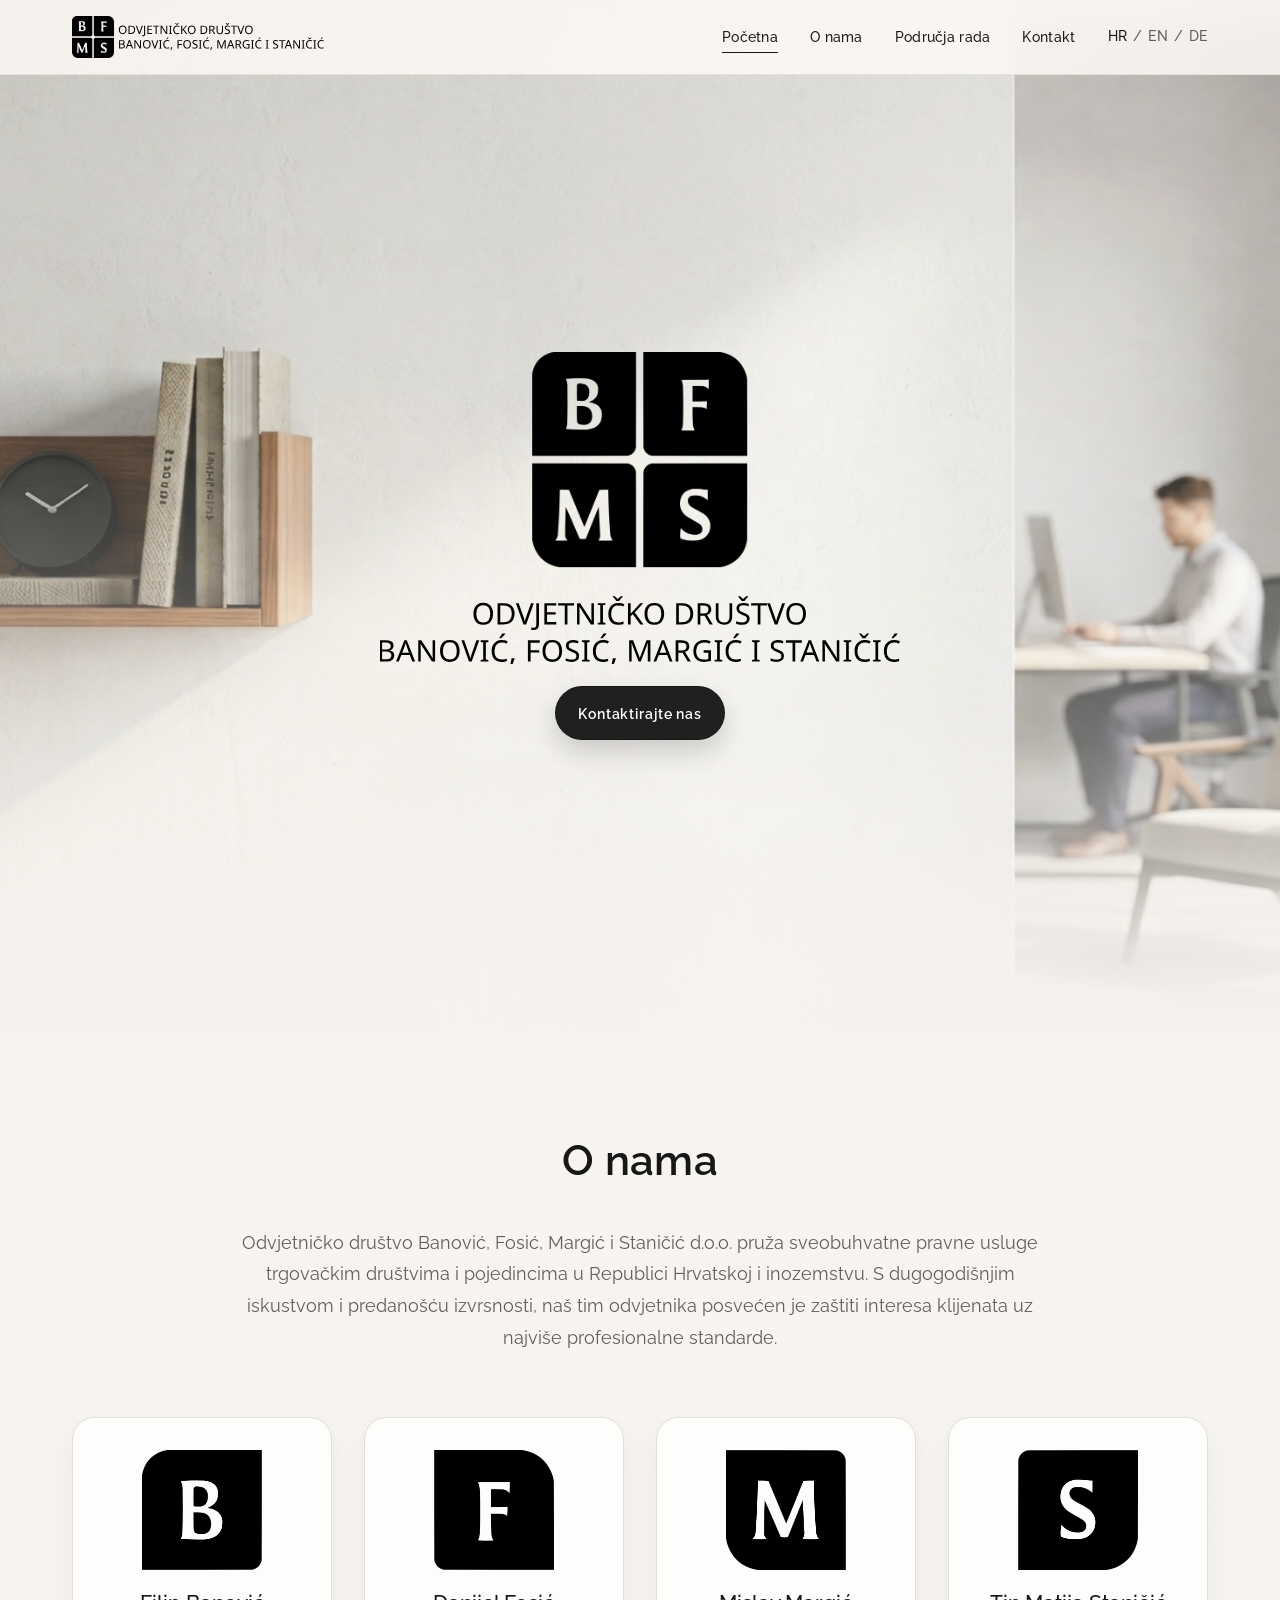
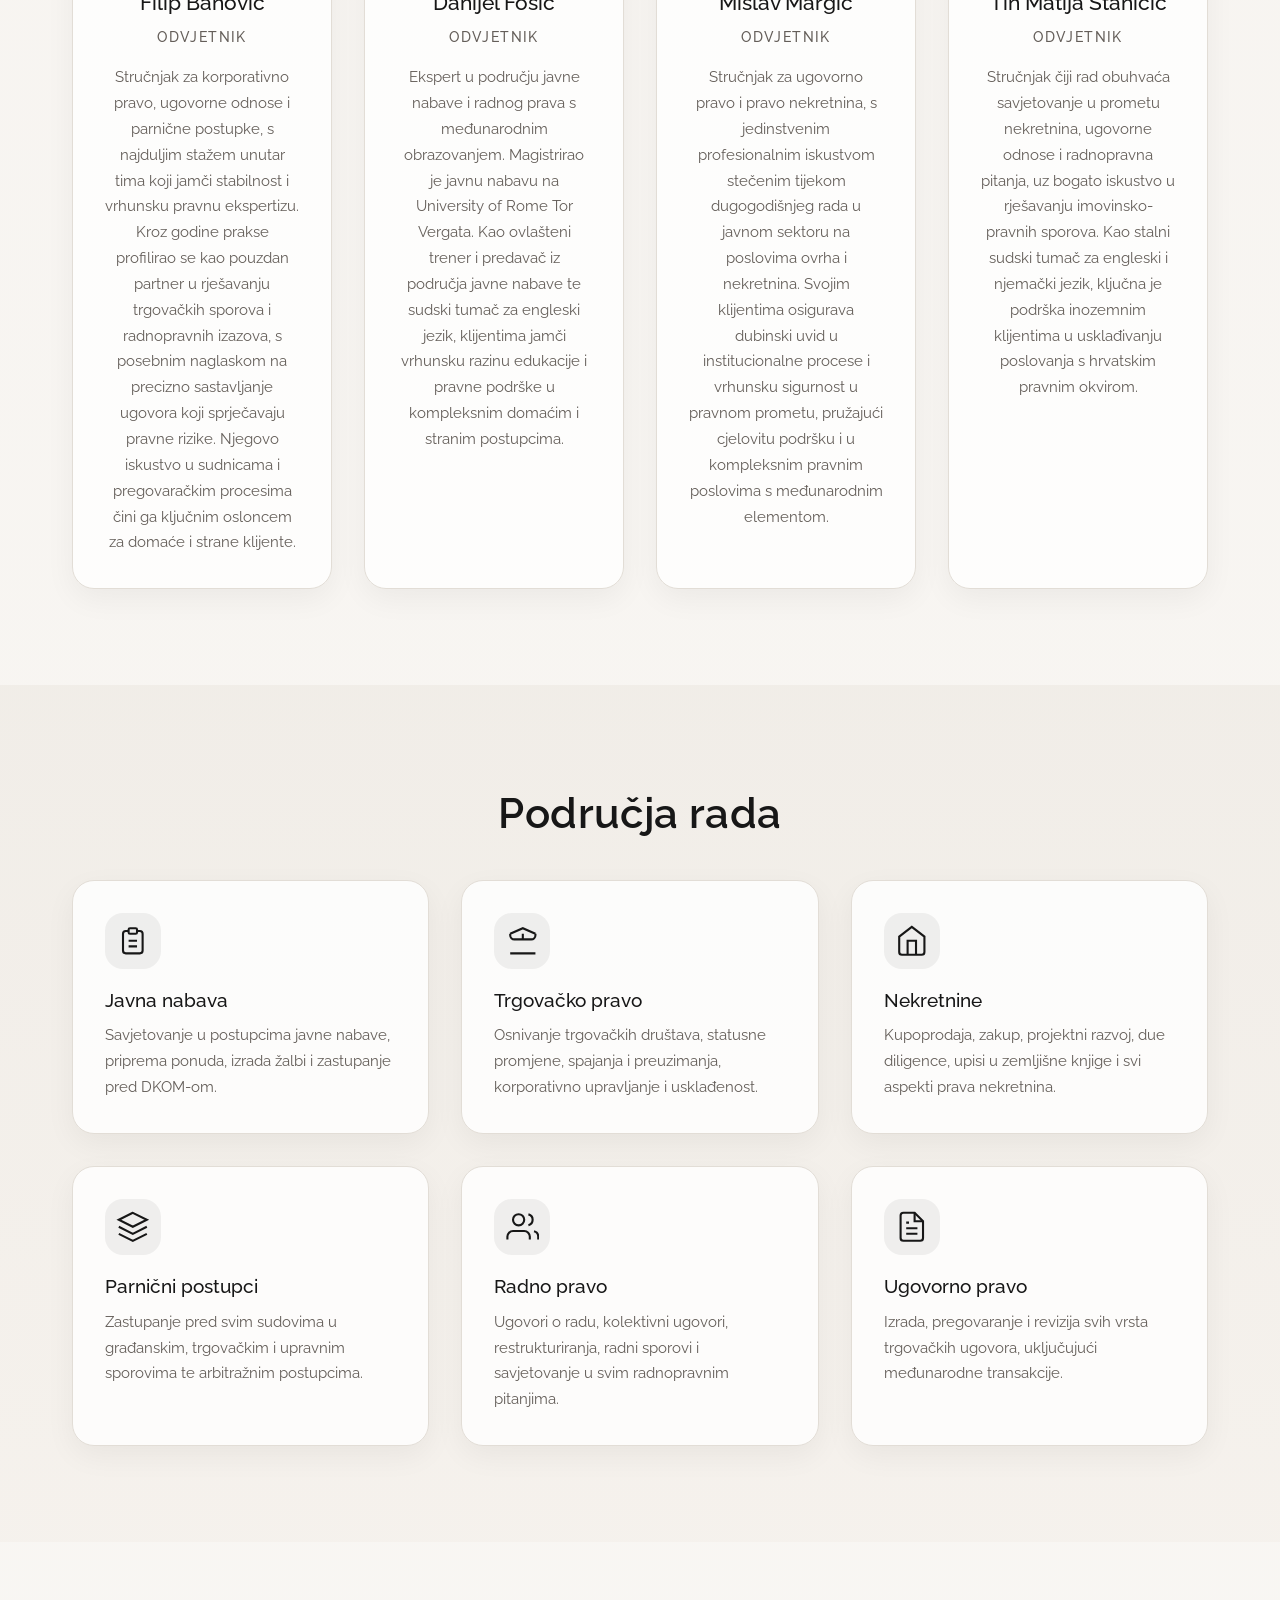
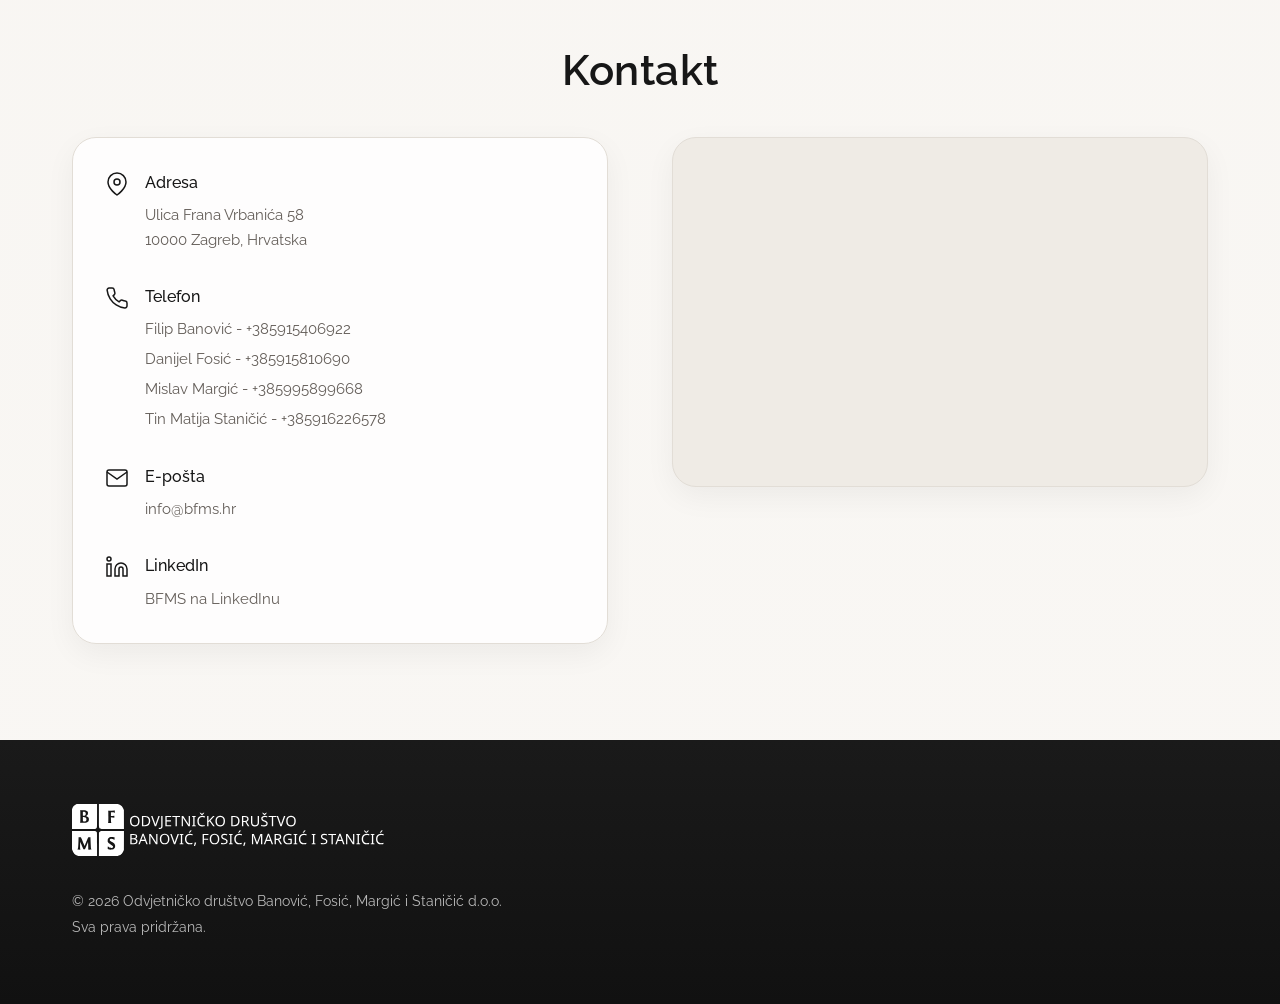
==== commit 4d2bf9e6: "ispravljen font" ====
--- a/index.html
+++ b/index.html
@@ -59,10 +59,6 @@
   ]
 }
     </script>
-<!-- Fonts -->
-<link href="https://fonts.googleapis.com" rel="preconnect"/>
-<link crossorigin="" href="https://fonts.gstatic.com" rel="preconnect"/>
-<link href="styles.css" rel="stylesheet"/>
 <!-- Styles -->
 <link href="styles.css" rel="stylesheet"/>
 </head>
--- a/styles.css
+++ b/styles.css
@@ -1,3 +1,79 @@
+/* Local Raleway font files — self-hosted, no Google Fonts dependency.
+   Both latin and latin-ext subsets are declared so Croatian characters
+   đ/š/ž/ć/č use the same Raleway family as the rest of the text. */
+
+@font-face {
+    font-family: "Raleway";
+    src: url("assets/fonts/raleway-latin-400-normal.woff2") format("woff2");
+    font-weight: 400;
+    font-style: normal;
+    font-display: swap;
+    unicode-range: U+0000-00FF, U+0131, U+0152-0153, U+02BB-02BC, U+02C6, U+02DA, U+02DC, U+0304, U+0308, U+0329, U+2000-206F, U+2074, U+20AC, U+2122, U+2191, U+2193, U+2212, U+2215, U+FEFF, U+FFFD;
+}
+
+@font-face {
+    font-family: "Raleway";
+    src: url("assets/fonts/raleway-latin-ext-400-normal.woff2") format("woff2");
+    font-weight: 400;
+    font-style: normal;
+    font-display: swap;
+    unicode-range: U+0100-02BA, U+02BD-02C5, U+02C7-02CC, U+02CE-02D7, U+02DD-02FF, U+0304, U+0308, U+0329, U+1D00-1DBF, U+1E00-1E9F, U+1EF2-1EFF, U+2020, U+20A0-20AB, U+20AD-20C0, U+2113, U+2C60-2C7F, U+A720-A7FF;
+}
+
+@font-face {
+    font-family: "Raleway";
+    src: url("assets/fonts/raleway-latin-500-normal.woff2") format("woff2");
+    font-weight: 500;
+    font-style: normal;
+    font-display: swap;
+    unicode-range: U+0000-00FF, U+0131, U+0152-0153, U+02BB-02BC, U+02C6, U+02DA, U+02DC, U+0304, U+0308, U+0329, U+2000-206F, U+2074, U+20AC, U+2122, U+2191, U+2193, U+2212, U+2215, U+FEFF, U+FFFD;
+}
+
+@font-face {
+    font-family: "Raleway";
+    src: url("assets/fonts/raleway-latin-ext-500-normal.woff2") format("woff2");
+    font-weight: 500;
+    font-style: normal;
+    font-display: swap;
+    unicode-range: U+0100-02BA, U+02BD-02C5, U+02C7-02CC, U+02CE-02D7, U+02DD-02FF, U+0304, U+0308, U+0329, U+1D00-1DBF, U+1E00-1E9F, U+1EF2-1EFF, U+2020, U+20A0-20AB, U+20AD-20C0, U+2113, U+2C60-2C7F, U+A720-A7FF;
+}
+
+@font-face {
+    font-family: "Raleway";
+    src: url("assets/fonts/raleway-latin-600-normal.woff2") format("woff2");
+    font-weight: 600;
+    font-style: normal;
+    font-display: swap;
+    unicode-range: U+0000-00FF, U+0131, U+0152-0153, U+02BB-02BC, U+02C6, U+02DA, U+02DC, U+0304, U+0308, U+0329, U+2000-206F, U+2074, U+20AC, U+2122, U+2191, U+2193, U+2212, U+2215, U+FEFF, U+FFFD;
+}
+
+@font-face {
+    font-family: "Raleway";
+    src: url("assets/fonts/raleway-latin-ext-600-normal.woff2") format("woff2");
+    font-weight: 600;
+    font-style: normal;
+    font-display: swap;
+    unicode-range: U+0100-02BA, U+02BD-02C5, U+02C7-02CC, U+02CE-02D7, U+02DD-02FF, U+0304, U+0308, U+0329, U+1D00-1DBF, U+1E00-1E9F, U+1EF2-1EFF, U+2020, U+20A0-20AB, U+20AD-20C0, U+2113, U+2C60-2C7F, U+A720-A7FF;
+}
+
+@font-face {
+    font-family: "Raleway";
+    src: url("assets/fonts/raleway-latin-700-normal.woff2") format("woff2");
+    font-weight: 700;
+    font-style: normal;
+    font-display: swap;
+    unicode-range: U+0000-00FF, U+0131, U+0152-0153, U+02BB-02BC, U+02C6, U+02DA, U+02DC, U+0304, U+0308, U+0329, U+2000-206F, U+2074, U+20AC, U+2122, U+2191, U+2193, U+2212, U+2215, U+FEFF, U+FFFD;
+}
+
+@font-face {
+    font-family: "Raleway";
+    src: url("assets/fonts/raleway-latin-ext-700-normal.woff2") format("woff2");
+    font-weight: 700;
+    font-style: normal;
+    font-display: swap;
+    unicode-range: U+0100-02BA, U+02BD-02C5, U+02C7-02CC, U+02CE-02D7, U+02DD-02FF, U+0304, U+0308, U+0329, U+1D00-1DBF, U+1E00-1E9F, U+1EF2-1EFF, U+2020, U+20A0-20AB, U+20AD-20C0, U+2113, U+2C60-2C7F, U+A720-A7FF;
+}
+
 /* ============================================
    BFMS Law Firm - Stylesheet
    Color Palette (derived from logo):
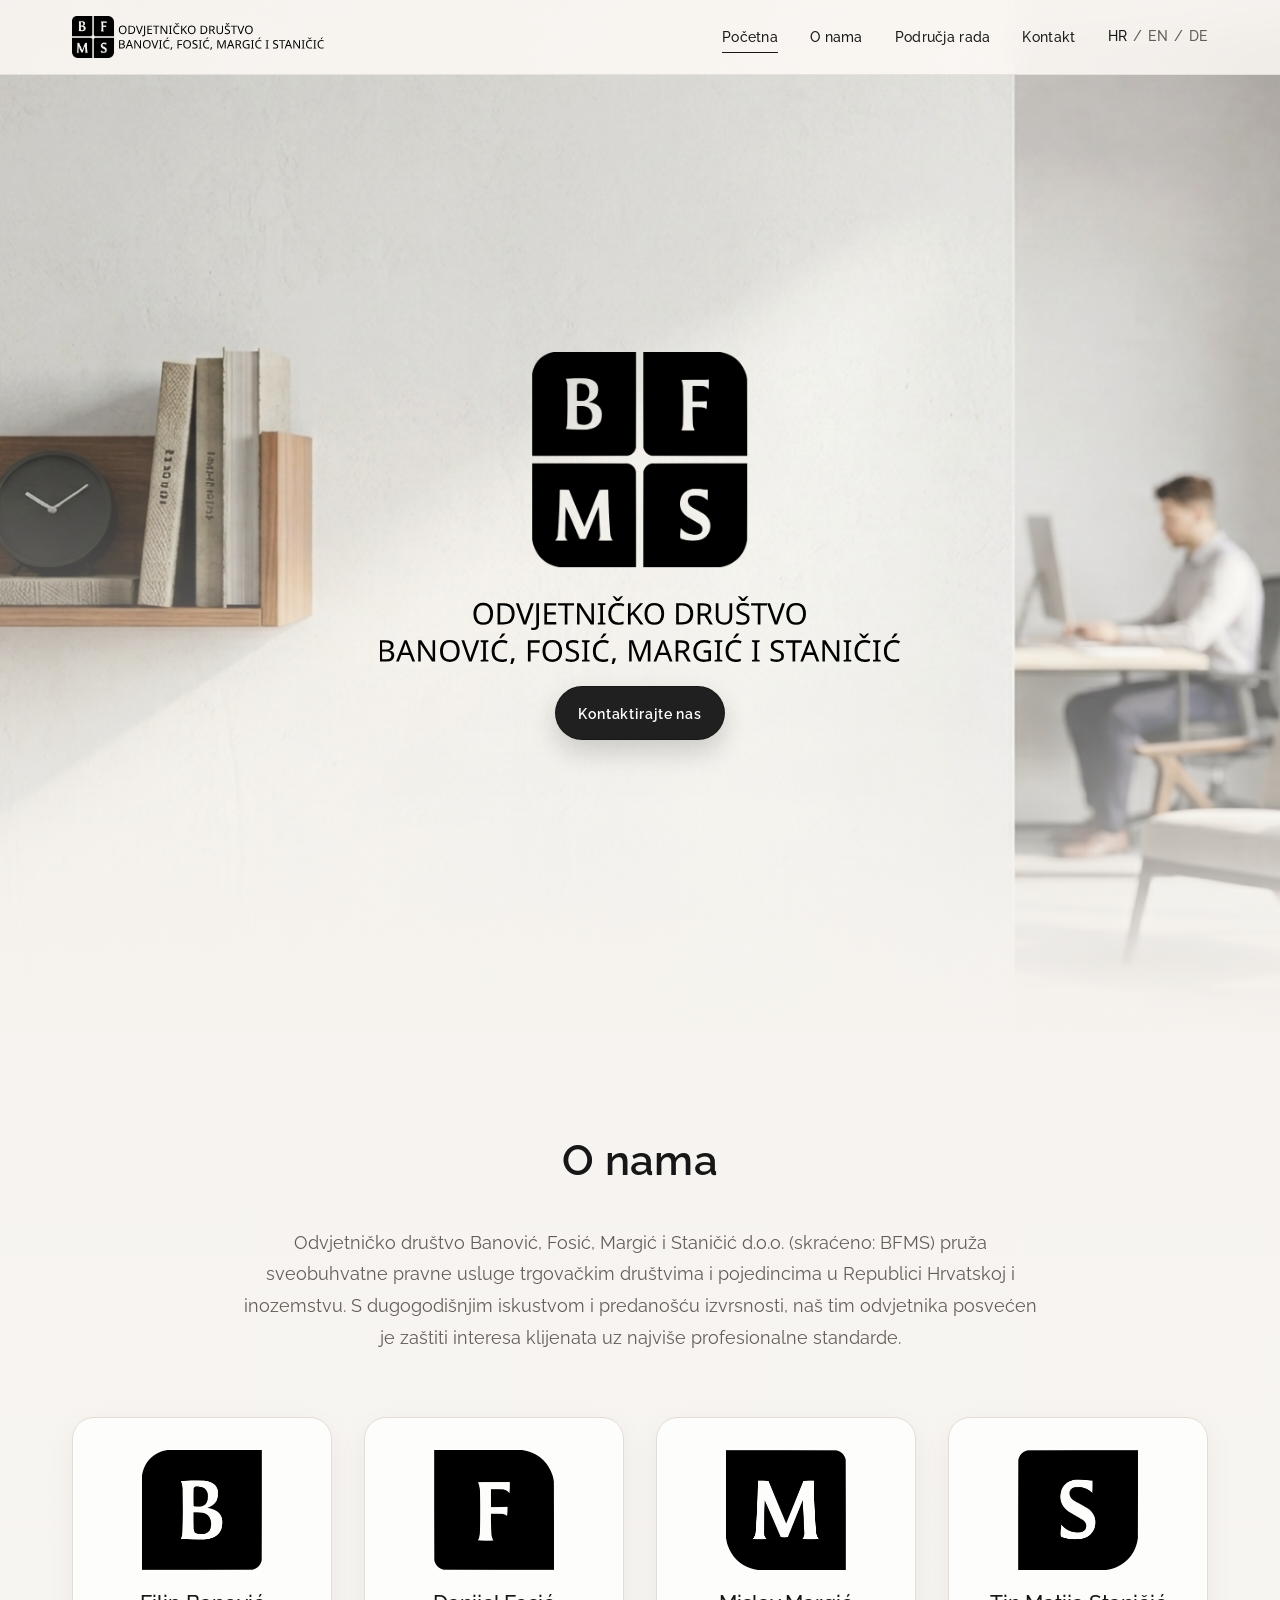
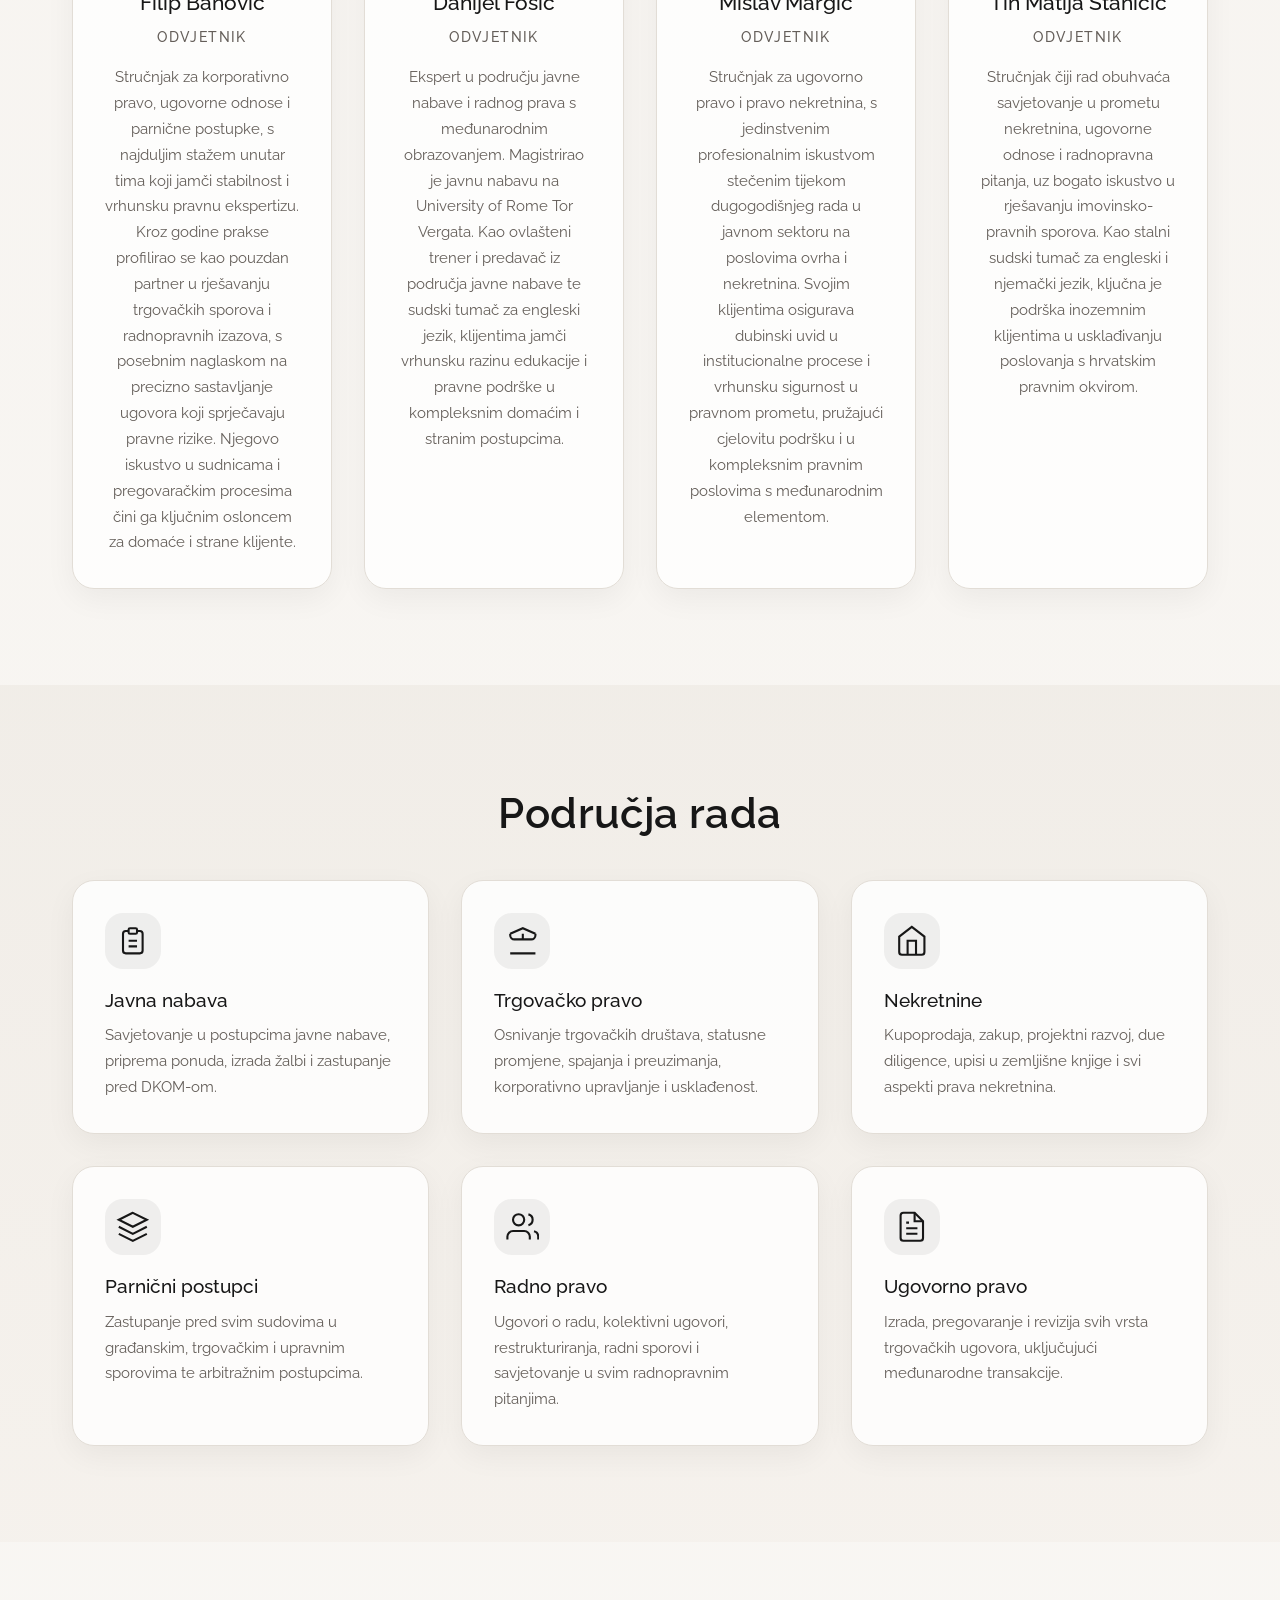
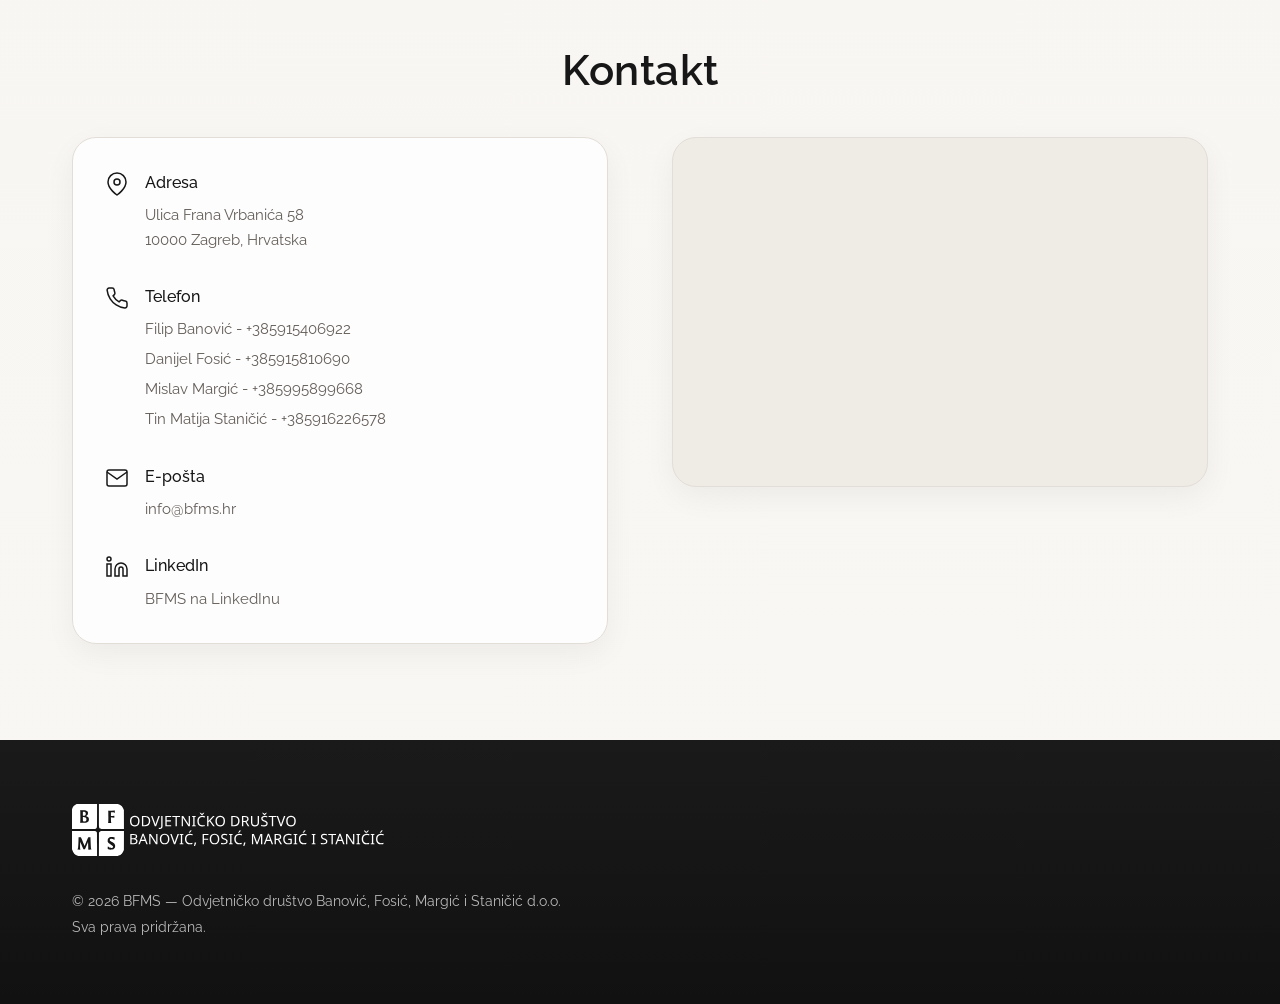
==== commit 34bcd791: "ispravak teksta" ====
--- a/index.html
+++ b/index.html
@@ -4,7 +4,7 @@
 <head>
 <meta charset="utf-8"/>
 <meta content="width=device-width, initial-scale=1.0" name="viewport"/>
-<meta content="Odvjetničko društvo Banović, Fosić, Margić i Staničić d.o.o. pruža pravne usluge u području trgovačkog prava, nekretnina, parničnih postupaka, radnog prava, ugovornog prava i javne nabave." name="description"/>
+<meta content="BFMS je skraćeni naziv odvjetničkog društva Banović, Fosić, Margić i Staničić d.o.o. sa sjedištem u Zagrebu. Društvo pruža pravne usluge u području javne nabave, trgovačkog prava, nekretnina, radnog prava, parničnih i ovršnih postupaka te ugovornog prava." name="description"/>
 <meta content="odvjetnik Zagreb, odvjetničko društvo, trgovačko pravo, nekretnine, parnični postupci, radno pravo, javna nabava, BFMS" name="keywords"/>
 <meta content="Odvjetničko društvo Banović, Fosić, Margić i Staničić d.o.o." name="author"/>
 <meta content="index, follow" name="robots"/>
@@ -16,49 +16,88 @@
 <meta content="hr_HR" property="og:locale"/>
 <meta content="website" property="og:type"/>
 <meta content="BFMS | Odvjetničko društvo Banović, Fosić, Margić i Staničić d.o.o." property="og:title"/>
-<meta content="Odvjetničko društvo u Zagrebu – trgovačko pravo, nekretnine, parnični postupci, radno pravo i javna nabava." property="og:description"/>
+<meta content="BFMS je odvjetničko društvo Banović, Fosić, Margić i Staničić d.o.o. sa sjedištem u Zagrebu." property="og:description"/>
 <meta content="https://bfms.hr/" property="og:url"/>
 <meta content="https://bfms.hr/assets/brand/logo-okomito-hr.png" property="og:image"/>
 <meta content="BFMS logo" property="og:image:alt"/>
 <meta content="BFMS" property="og:site_name"/>
 <meta content="summary_large_image" name="twitter:card"/>
 <meta content="BFMS | Odvjetničko društvo Banović, Fosić, Margić i Staničić d.o.o." name="twitter:title"/>
-<meta content="Odvjetničko društvo u Zagrebu." name="twitter:description"/>
+<meta content="BFMS je odvjetničko društvo Banović, Fosić, Margić i Staničić d.o.o. sa sjedištem u Zagrebu." name="twitter:description"/>
 <meta content="https://bfms.hr/assets/brand/logo-okomito-hr.png" name="twitter:image"/>
 <link href="assets/brand/favicon-32x32.png" rel="icon" sizes="32x32" type="image/png"/>
 <link href="assets/brand/apple-touch-icon.png" rel="apple-touch-icon"/>
 <script type="application/ld+json">
 {
   "@context": "https://schema.org",
-  "@type": "LegalService",
-  "name": "Odvjetničko društvo Banović, Fosić, Margić i Staničić d.o.o.",
-  "alternateName": "BFMS",
-  "url": "https://bfms.hr/",
-  "logo": "https://bfms.hr/assets/brand/logo-okomito-hr.png",
-  "image": "https://bfms.hr/assets/brand/logo-okomito-hr.png",
-  "email": "info@bfms.hr",
-  "telephone": "+385915406922",
-  "address": {
-    "@type": "PostalAddress",
-    "streetAddress": "Ulica Frana Vrbanića 58",
-    "postalCode": "10000",
-    "addressLocality": "Zagreb",
-    "addressCountry": "HR"
-  },
-  "areaServed": [
-    "HR",
-    "EU"
-  ],
-  "availableLanguage": [
-    "hr",
-    "en",
-    "de"
-  ],
-  "sameAs": [
-    "https://www.linkedin.com/company/od-bfms"
+  "@graph": [
+    {
+      "@type": "WebSite",
+      "@id": "https://bfms.hr/#website",
+      "url": "https://bfms.hr/",
+      "name": "BFMS",
+      "alternateName": "Odvjetničko društvo Banović, Fosić, Margić i Staničić d.o.o.",
+      "inLanguage": "hr-HR",
+      "publisher": {
+        "@id": "https://bfms.hr/#organization"
+      }
+    },
+    {
+      "@type": [
+        "Organization",
+        "LegalService"
+      ],
+      "@id": "https://bfms.hr/#organization",
+      "name": "Odvjetničko društvo Banović, Fosić, Margić i Staničić d.o.o.",
+      "alternateName": "BFMS",
+      "url": "https://bfms.hr/",
+      "logo": "https://bfms.hr/assets/brand/logo-okomito-hr.png",
+      "image": "https://bfms.hr/assets/brand/logo-okomito-hr.png",
+      "email": "info@bfms.hr",
+      "telephone": "+385915406922",
+      "address": {
+        "@type": "PostalAddress",
+        "streetAddress": "Ulica Frana Vrbanića 58",
+        "postalCode": "10000",
+        "addressLocality": "Zagreb",
+        "addressCountry": "HR"
+      },
+      "areaServed": [
+        "HR",
+        "EU"
+      ],
+      "availableLanguage": [
+        "Croatian",
+        "English",
+        "German"
+      ],
+      "knowsAbout": [
+        "javna nabava",
+        "public procurement",
+        "öffentliches Vergaberecht",
+        "trgovačko pravo",
+        "commercial law",
+        "Handelsrecht",
+        "nekretnine",
+        "real estate",
+        "Immobilienrecht",
+        "radno pravo",
+        "employment law",
+        "Arbeitsrecht",
+        "parnični i ovršni postupci",
+        "litigation and enforcement",
+        "Prozessführung und Vollstreckung",
+        "ugovorno pravo",
+        "contract law",
+        "Vertragsrecht"
+      ],
+      "sameAs": [
+        "https://www.linkedin.com/company/od-bfms"
+      ]
+    }
   ]
 }
-    </script>
+</script>
 <!-- Styles -->
 <link href="styles.css" rel="stylesheet"/>
 </head>
@@ -91,7 +130,7 @@
 <section class="section" id="o-nama">
 <div class="container">
 <h2 class="section-title">O nama</h2>
-<p class="section-intro">Odvjetničko društvo Banović, Fosić, Margić i Staničić d.o.o. pruža sveobuhvatne pravne usluge trgovačkim društvima i pojedincima u Republici Hrvatskoj i inozemstvu. S dugogodišnjim iskustvom i predanošću izvrsnosti, naš tim odvjetnika posvećen je zaštiti interesa klijenata uz najviše profesionalne standarde.</p>
+<p class="section-intro">Odvjetničko društvo Banović, Fosić, Margić i Staničić d.o.o. (skraćeno: BFMS) pruža sveobuhvatne pravne usluge trgovačkim društvima i pojedincima u Republici Hrvatskoj i inozemstvu. S dugogodišnjim iskustvom i predanošću izvrsnosti, naš tim odvjetnika posvećen je zaštiti interesa klijenata uz najviše profesionalne standarde.</p>
 <!-- Team Members -->
 <div class="team-grid">
 <!-- Team Member 1 -->
@@ -294,7 +333,7 @@
 <div class="footer-logo">
 <img alt="Odvjetničko društvo Banović, Fosić, Margić i Staničić d.o.o." class="footer-logo-img" src="assets/brand/dugacki-logo-hr-inverted.svg"/>
 </div>
-<p class="footer-text">© <span id="current-year">2026</span> Odvjetničko društvo Banović, Fosić, Margić i Staničić d.o.o.<br/>
+<p class="footer-text">© <span id="current-year">2026</span> BFMS — Odvjetničko društvo Banović, Fosić, Margić i Staničić d.o.o.<br/>
                     Sva prava pridržana.
                 </p>
 </div>
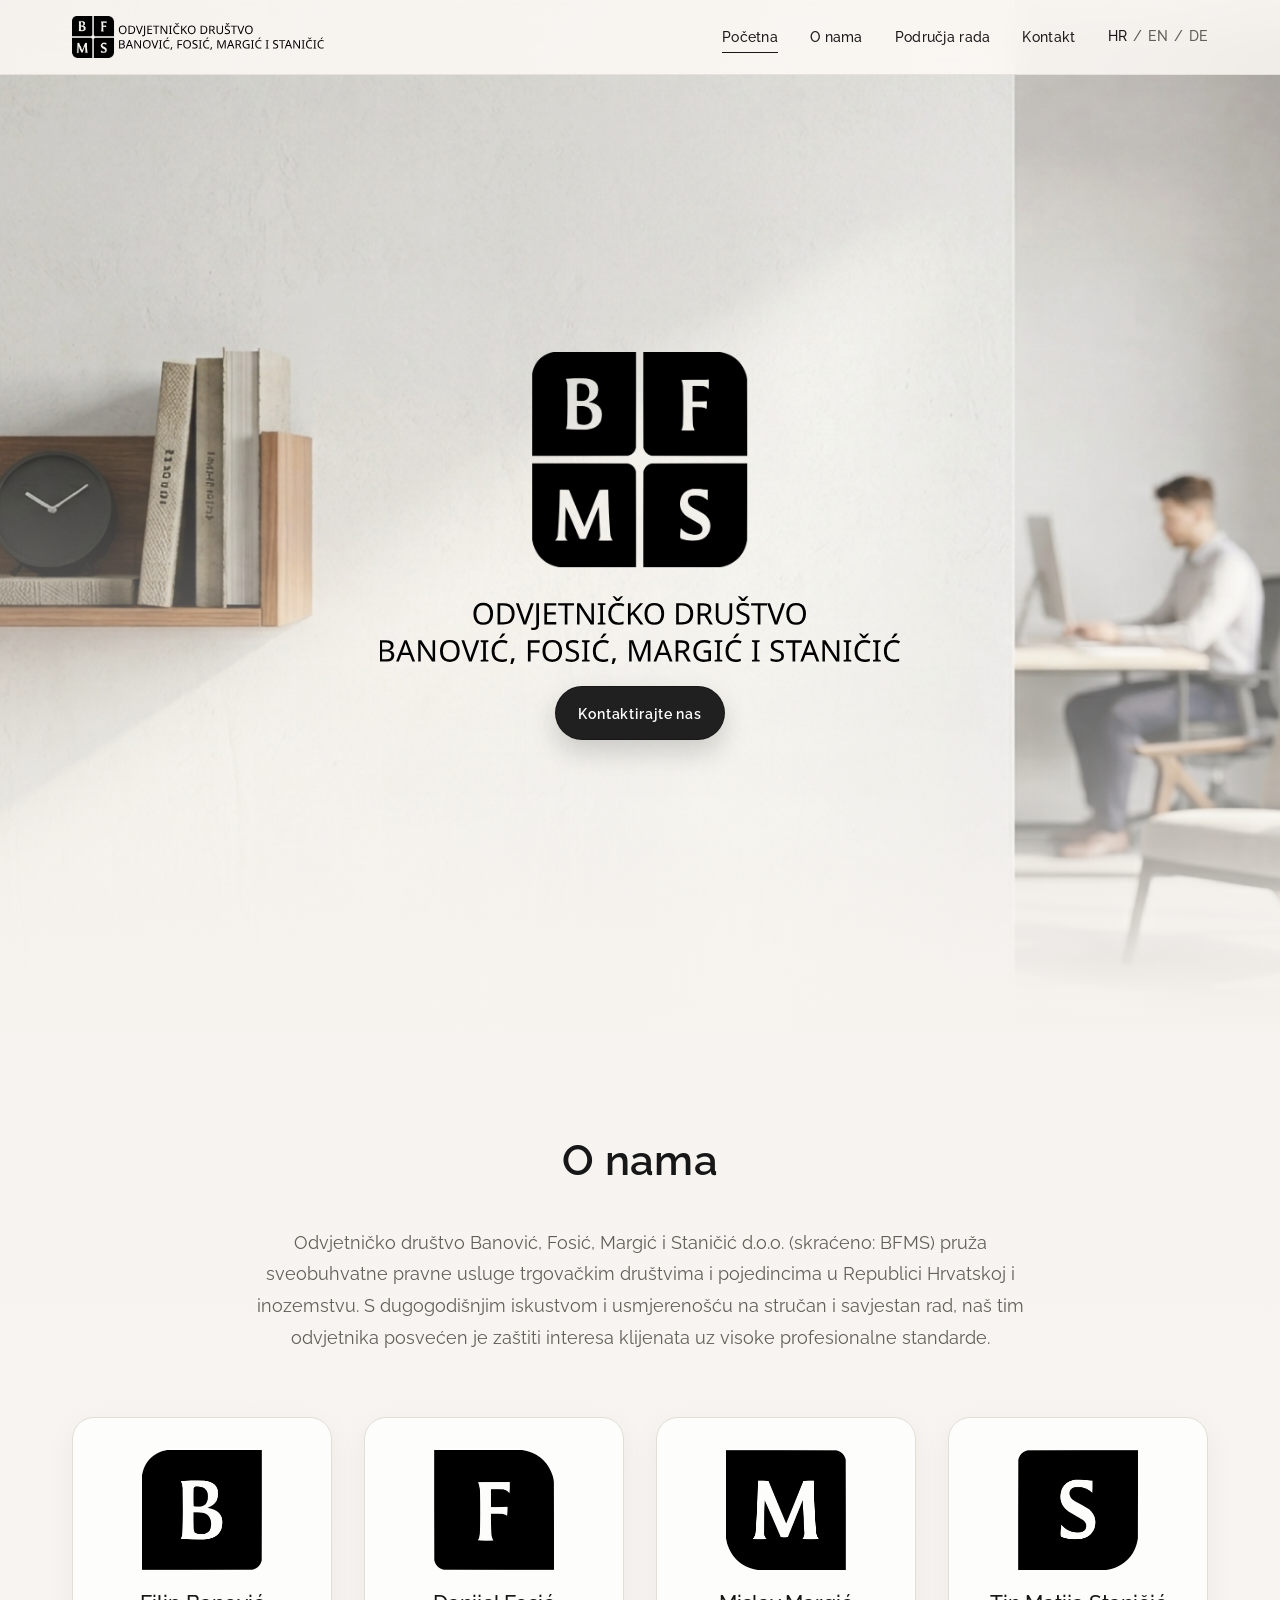
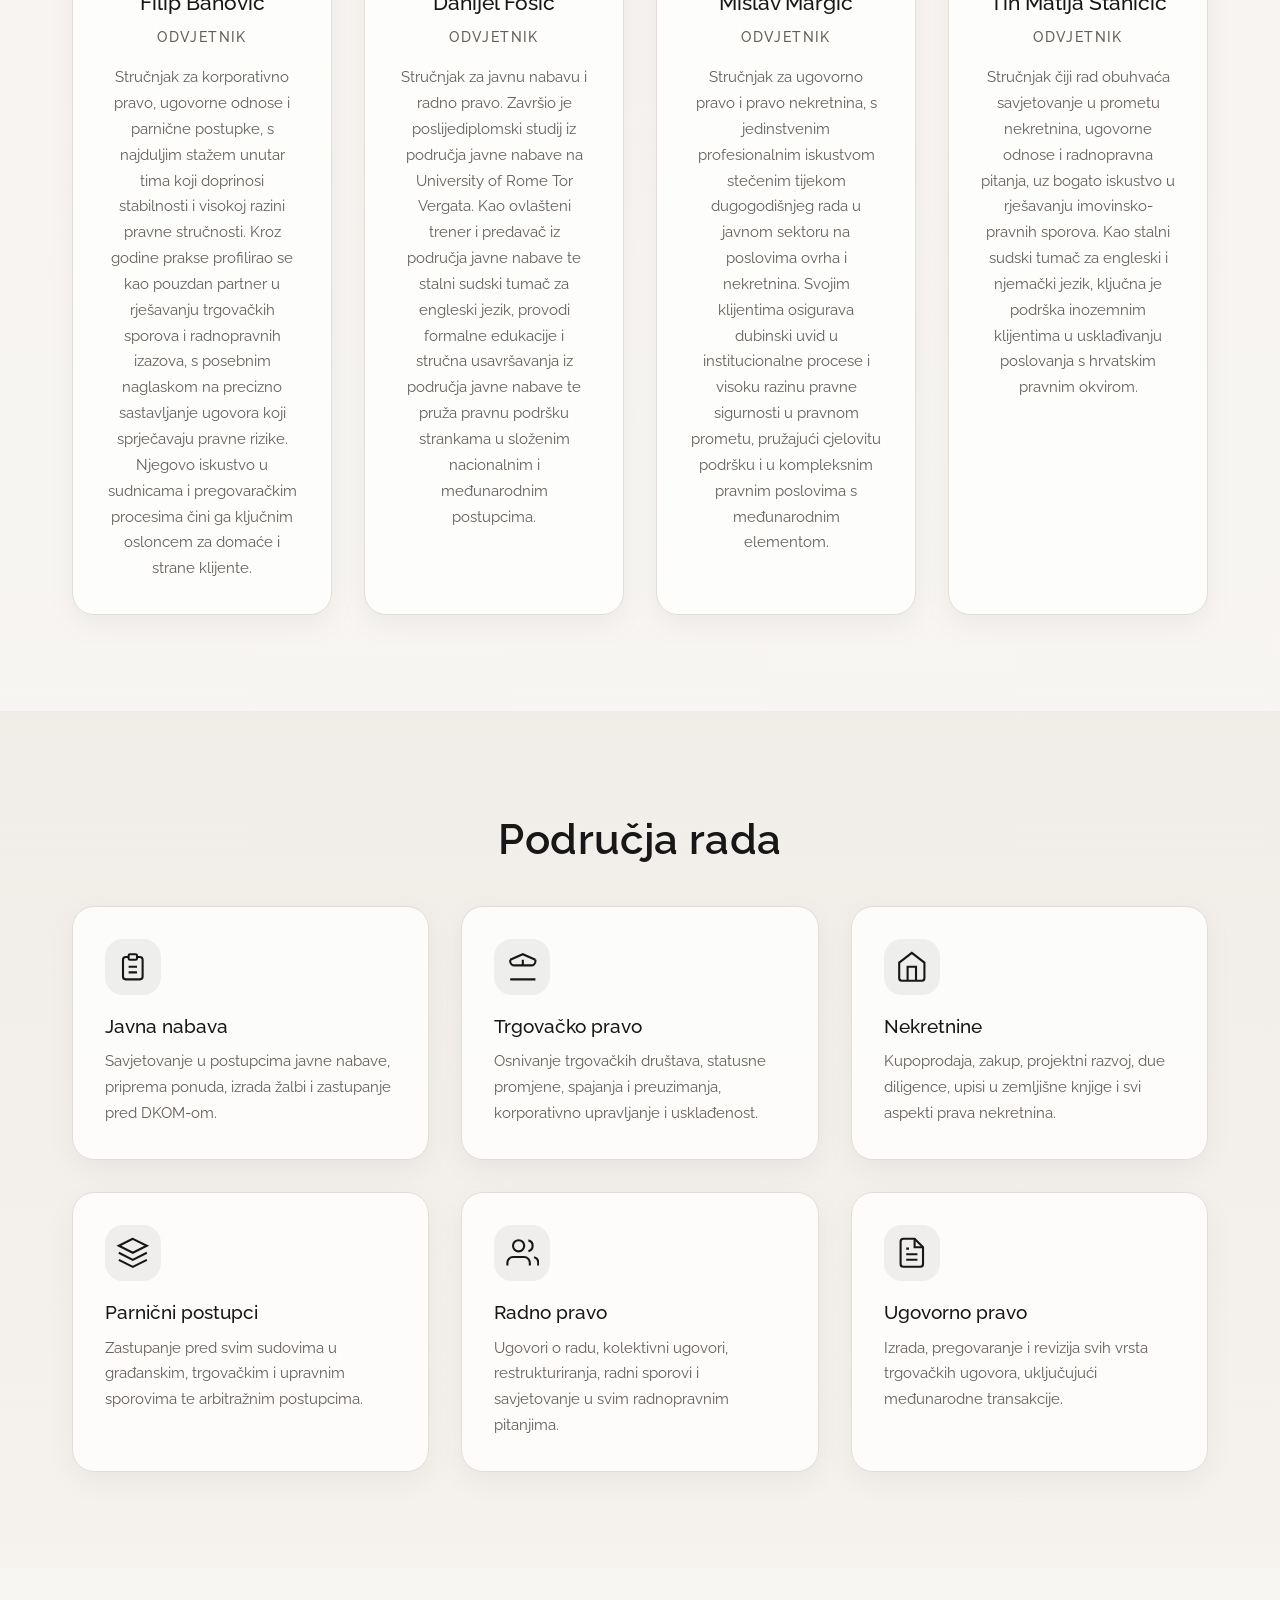
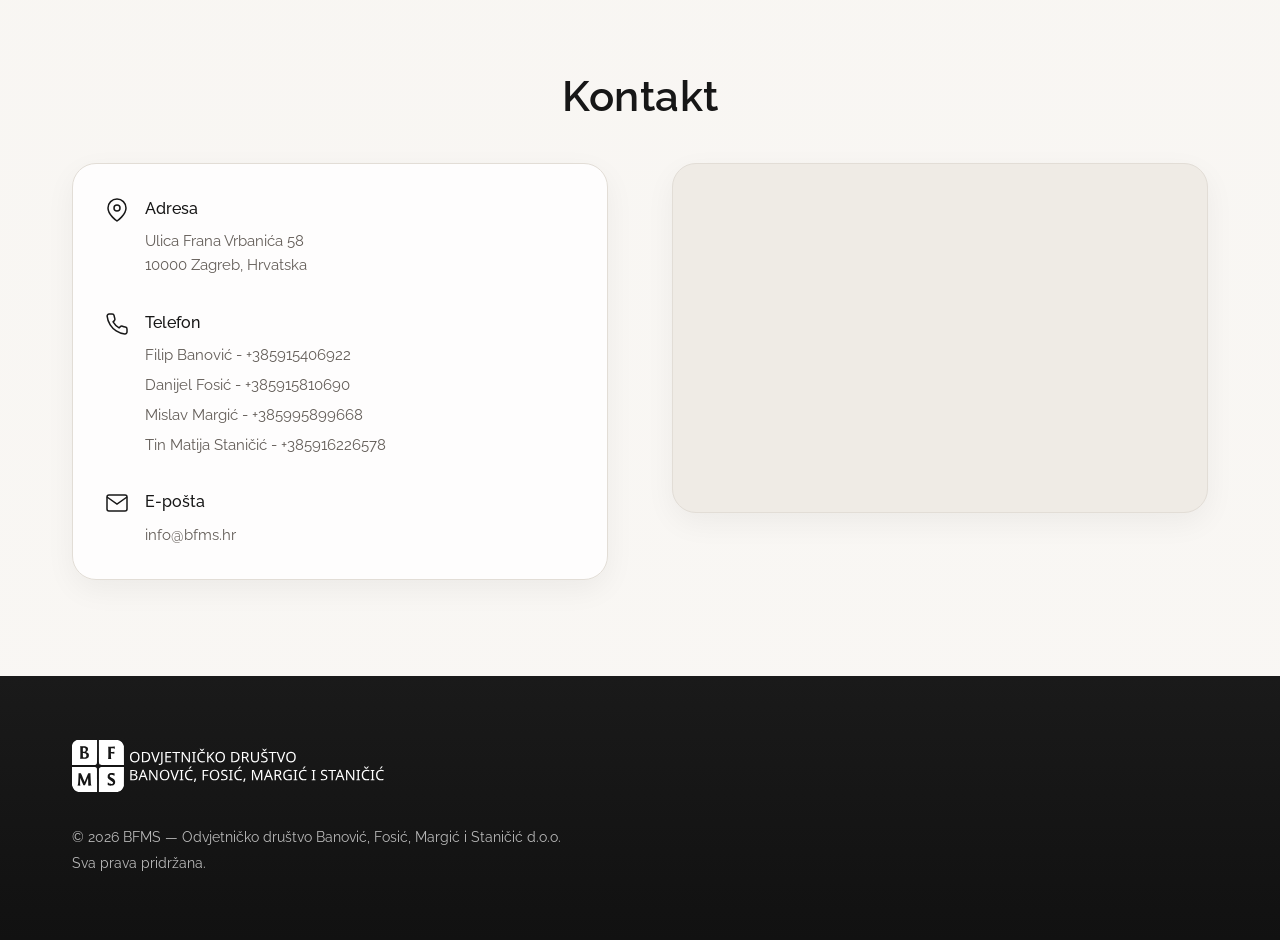
==== commit ced6e9f3: "izmjene po zahtjevu HOK" ====
--- a/index.html
+++ b/index.html
@@ -90,9 +90,6 @@
         "ugovorno pravo",
         "contract law",
         "Vertragsrecht"
-      ],
-      "sameAs": [
-        "https://www.linkedin.com/company/od-bfms"
       ]
     }
   ]
@@ -118,7 +115,7 @@
 <li><a class="nav-link" href="#o-nama">O nama</a></li>
 <li><a class="nav-link" href="#podrucja-rada">Područja rada</a></li>
 <li><a class="nav-link" href="#kontakt">Kontakt</a></li>
-<li aria-label="Odabir jezika" class="language-switch"><a aria-current="page" class="lang-link active" href="index.html" lang="hr">HR</a> <span aria-hidden="true">/</span> <a class="lang-link" href="en/index.html" lang="en">EN</a> <span aria-hidden="true">/</span> <a class="lang-link" href="de/index.html" lang="de">DE</a></li>
+<li aria-label="Odabir jezika" class="language-switch"><a aria-current="page" class="lang-link active" href="/" lang="hr">HR</a> <span aria-hidden="true">/</span> <a class="lang-link" href="/en/" lang="en">EN</a> <span aria-hidden="true">/</span> <a class="lang-link" href="/de/" lang="de">DE</a></li>
 </ul>
 </div>
 </nav>
@@ -130,7 +127,7 @@
 <section class="section" id="o-nama">
 <div class="container">
 <h2 class="section-title">O nama</h2>
-<p class="section-intro">Odvjetničko društvo Banović, Fosić, Margić i Staničić d.o.o. (skraćeno: BFMS) pruža sveobuhvatne pravne usluge trgovačkim društvima i pojedincima u Republici Hrvatskoj i inozemstvu. S dugogodišnjim iskustvom i predanošću izvrsnosti, naš tim odvjetnika posvećen je zaštiti interesa klijenata uz najviše profesionalne standarde.</p>
+<p class="section-intro">Odvjetničko društvo Banović, Fosić, Margić i Staničić d.o.o. (skraćeno: BFMS) pruža sveobuhvatne pravne usluge trgovačkim društvima i pojedincima u Republici Hrvatskoj i inozemstvu. S dugogodišnjim iskustvom i usmjerenošću na stručan i savjestan rad, naš tim odvjetnika posvećen je zaštiti interesa klijenata uz visoke profesionalne standarde.</p>
 <!-- Team Members -->
 <div class="team-grid">
 <!-- Team Member 1 -->
@@ -140,7 +137,7 @@
 </div>
 <h3 class="team-name">Filip Banović</h3>
 <p class="team-title">Odvjetnik</p>
-<p class="team-bio">Stručnjak za korporativno pravo, ugovorne odnose i parnične postupke, s najduljim stažem unutar tima koji jamči stabilnost i vrhunsku pravnu ekspertizu. Kroz godine prakse profilirao se kao pouzdan partner u rješavanju trgovačkih sporova i radnopravnih izazova, s posebnim naglaskom na precizno sastavljanje ugovora koji sprječavaju pravne rizike. Njegovo iskustvo u sudnicama i pregovaračkim procesima čini ga ključnim osloncem za domaće i strane klijente.</p>
+<p class="team-bio">Stručnjak za korporativno pravo, ugovorne odnose i parnične postupke, s najduljim stažem unutar tima koji doprinosi stabilnosti i visokoj razini pravne stručnosti. Kroz godine prakse profilirao se kao pouzdan partner u rješavanju trgovačkih sporova i radnopravnih izazova, s posebnim naglaskom na precizno sastavljanje ugovora koji sprječavaju pravne rizike. Njegovo iskustvo u sudnicama i pregovaračkim procesima čini ga ključnim osloncem za domaće i strane klijente.</p>
 </div>
 <!-- Team Member 2 -->
 <div class="team-member">
@@ -149,7 +146,7 @@
 </div>
 <h3 class="team-name">Danijel Fosić</h3>
 <p class="team-title">Odvjetnik</p>
-<p class="team-bio">Ekspert u području javne nabave i radnog prava s međunarodnim obrazovanjem. Magistrirao je javnu nabavu na University of Rome Tor Vergata. Kao ovlašteni trener i predavač iz područja javne nabave te sudski tumač za engleski jezik, klijentima jamči vrhunsku razinu edukacije i pravne podrške u kompleksnim domaćim i stranim postupcima.</p>
+<p class="team-bio">Stručnjak za javnu nabavu i radno pravo. Završio je poslijediplomski studij iz područja javne nabave na University of Rome Tor Vergata. Kao ovlašteni trener i predavač iz područja javne nabave te stalni sudski tumač za engleski jezik, provodi formalne edukacije i stručna usavršavanja iz područja javne nabave te pruža pravnu podršku strankama u složenim nacionalnim i međunarodnim postupcima.</p>
 </div>
 <!-- Team Member 3 -->
 <div class="team-member">
@@ -158,7 +155,7 @@
 </div>
 <h3 class="team-name">Mislav Margić</h3>
 <p class="team-title">Odvjetnik</p>
-<p class="team-bio">Stručnjak za ugovorno pravo i pravo nekretnina, s jedinstvenim profesionalnim iskustvom stečenim tijekom dugogodišnjeg rada u javnom sektoru na poslovima ovrha i nekretnina. Svojim klijentima osigurava dubinski uvid u institucionalne procese i vrhunsku sigurnost u pravnom prometu, pružajući cjelovitu podršku i u kompleksnim pravnim poslovima s međunarodnim elementom.</p>
+<p class="team-bio">Stručnjak za ugovorno pravo i pravo nekretnina, s jedinstvenim profesionalnim iskustvom stečenim tijekom dugogodišnjeg rada u javnom sektoru na poslovima ovrha i nekretnina. Svojim klijentima osigurava dubinski uvid u institucionalne procese i visoku razinu pravne sigurnosti u pravnom prometu, pružajući cjelovitu podršku i u kompleksnim pravnim poslovima s međunarodnim elementom.</p>
 </div>
 <!-- Team Member 4 -->
 <div class="team-member">
@@ -305,22 +302,9 @@
 <p><a href="mailto:info@bfms.hr">info@bfms.hr</a></p>
 </div>
 </div>
-<div class="contact-item">
-<div class="contact-icon">
-<svg fill="none" stroke="currentColor" stroke-width="1.5" viewbox="0 0 24 24">
-<path d="M16 8a6 6 0 016 6v7h-4v-7a2 2 0 00-2-2 2 2 0 00-2 2v7h-4v-7a6 6 0 016-6z"></path>
-<rect height="12" width="4" x="2" y="9"></rect>
-<circle cx="4" cy="4" r="2"></circle>
-</svg>
-</div>
-<div class="contact-text">
-<h4>LinkedIn</h4>
-<p><a href="https://www.linkedin.com/company/od-bfms" rel="noopener noreferrer" target="_blank">BFMS na LinkedInu</a></p>
-</div>
-</div>
 </div>
 <div class="contact-map">
-<iframe allowfullscreen="" height="100%" loading="lazy" referrerpolicy="no-referrer-when-downgrade" src="https://www.google.com/maps/embed?pb=!1m18!1m12!1m3!1d2781.0669776669!2d15.9718!3d45.8052!2m3!1f0!2f0!3f0!3m2!1i1024!2i768!4f13.1!3m3!1m2!1s0x4765d6f0c4c76a4f%3A0x1!2sUlica%20Frana%20Vrbani%C4%87a%2058%2C%20Zagreb!5e0!3m2!1sen!2shr!4v1234567890" style="border:0;" title="Lokacija ureda BFMS" width="100%">
+<iframe allowfullscreen="" height="100%" loading="lazy" referrerpolicy="no-referrer-when-downgrade" src="https://www.google.com/maps/embed?pb=!1m18!1m12!1m3!1d2781.0166168833266!2d16.00088467116395!3d45.810925600000004!2m3!1f0!2f0!3f0!3m2!1i1024!2i768!4f13.1!3m3!1m2!1s0x4765d7fece636543%3A0x80dc8e18232111ca!2zT2R2amV0bmnEjWtvIGRydcWhdHZvIEJhbm92acSHLCBGb3NpxIcsIE1hcmdpxIcgaSBTdGFuacSNacSHIGQuby5vLg!5e0!3m2!1sen!2shr!4v1779093428368!5m2!1sen!2shr" style="border:0;" title="Lokacija ureda BFMS" width="100%">
 </iframe>
 </div>
 </div>
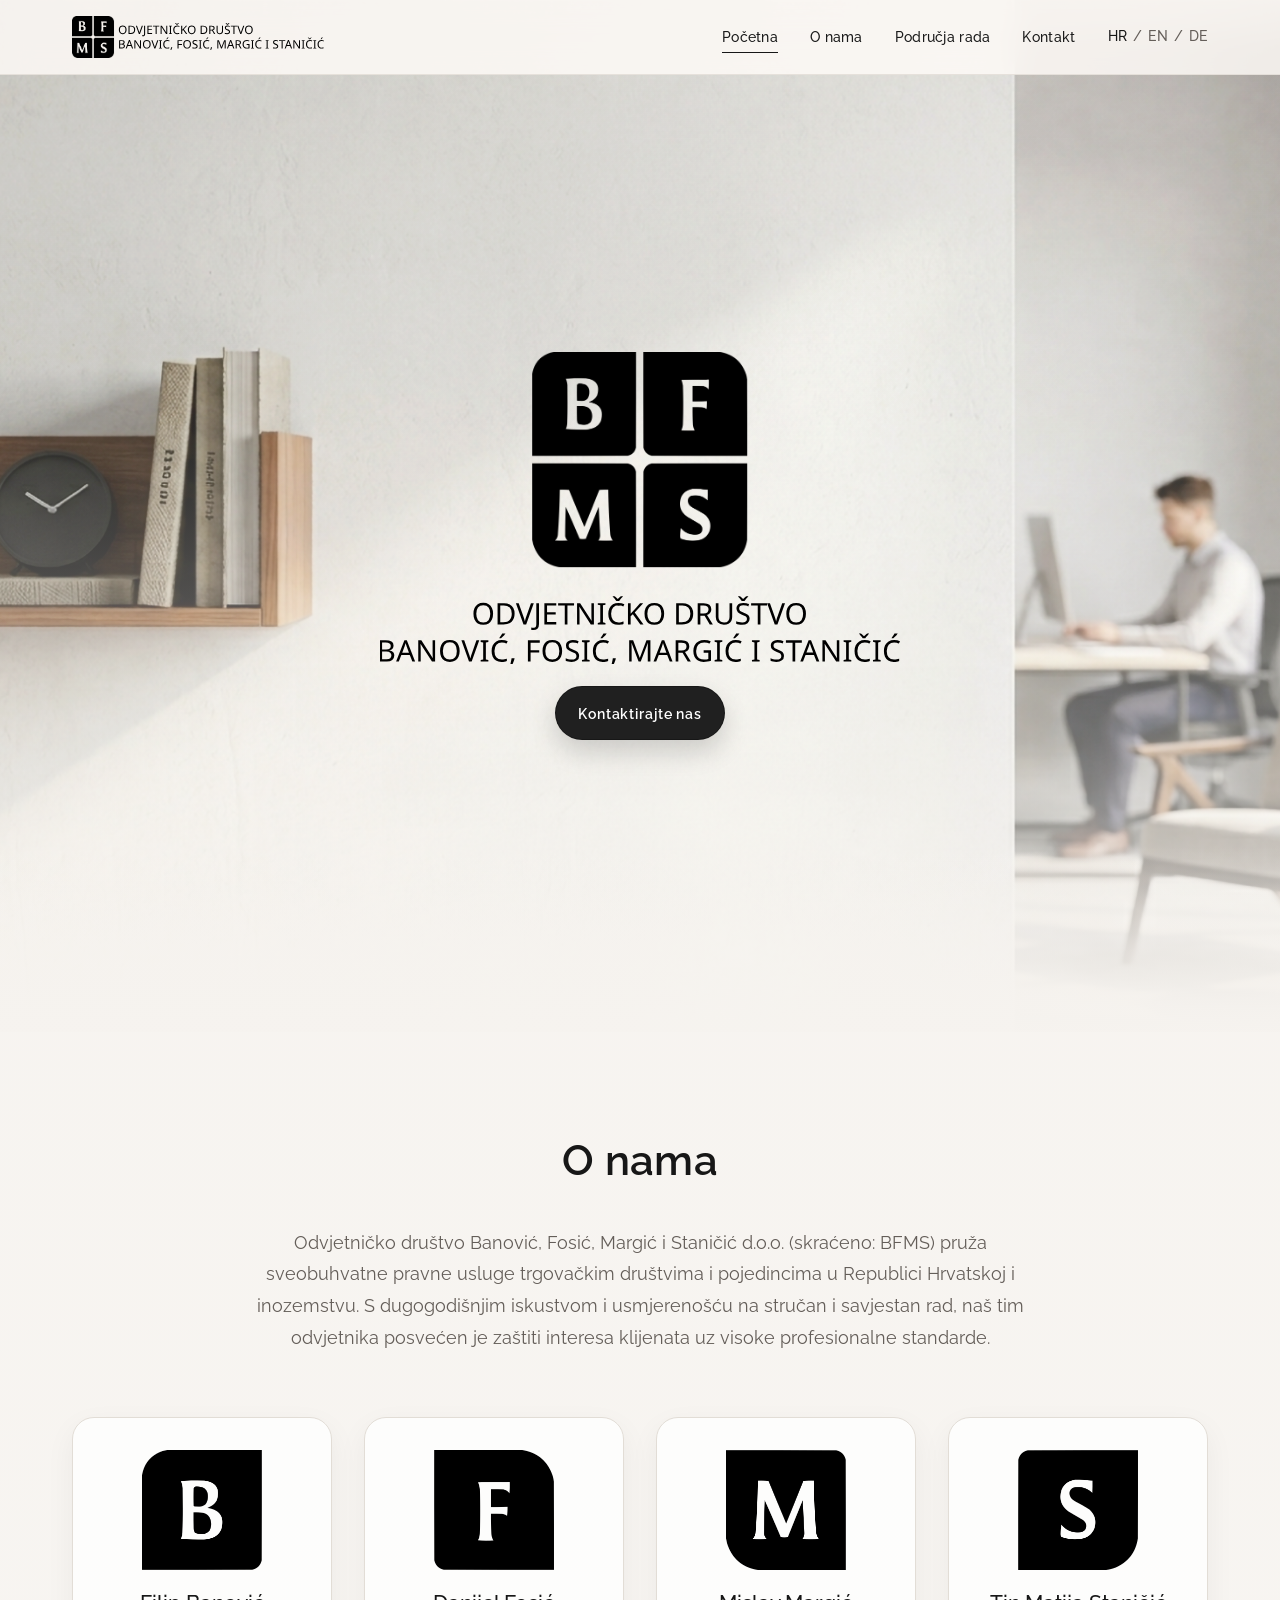
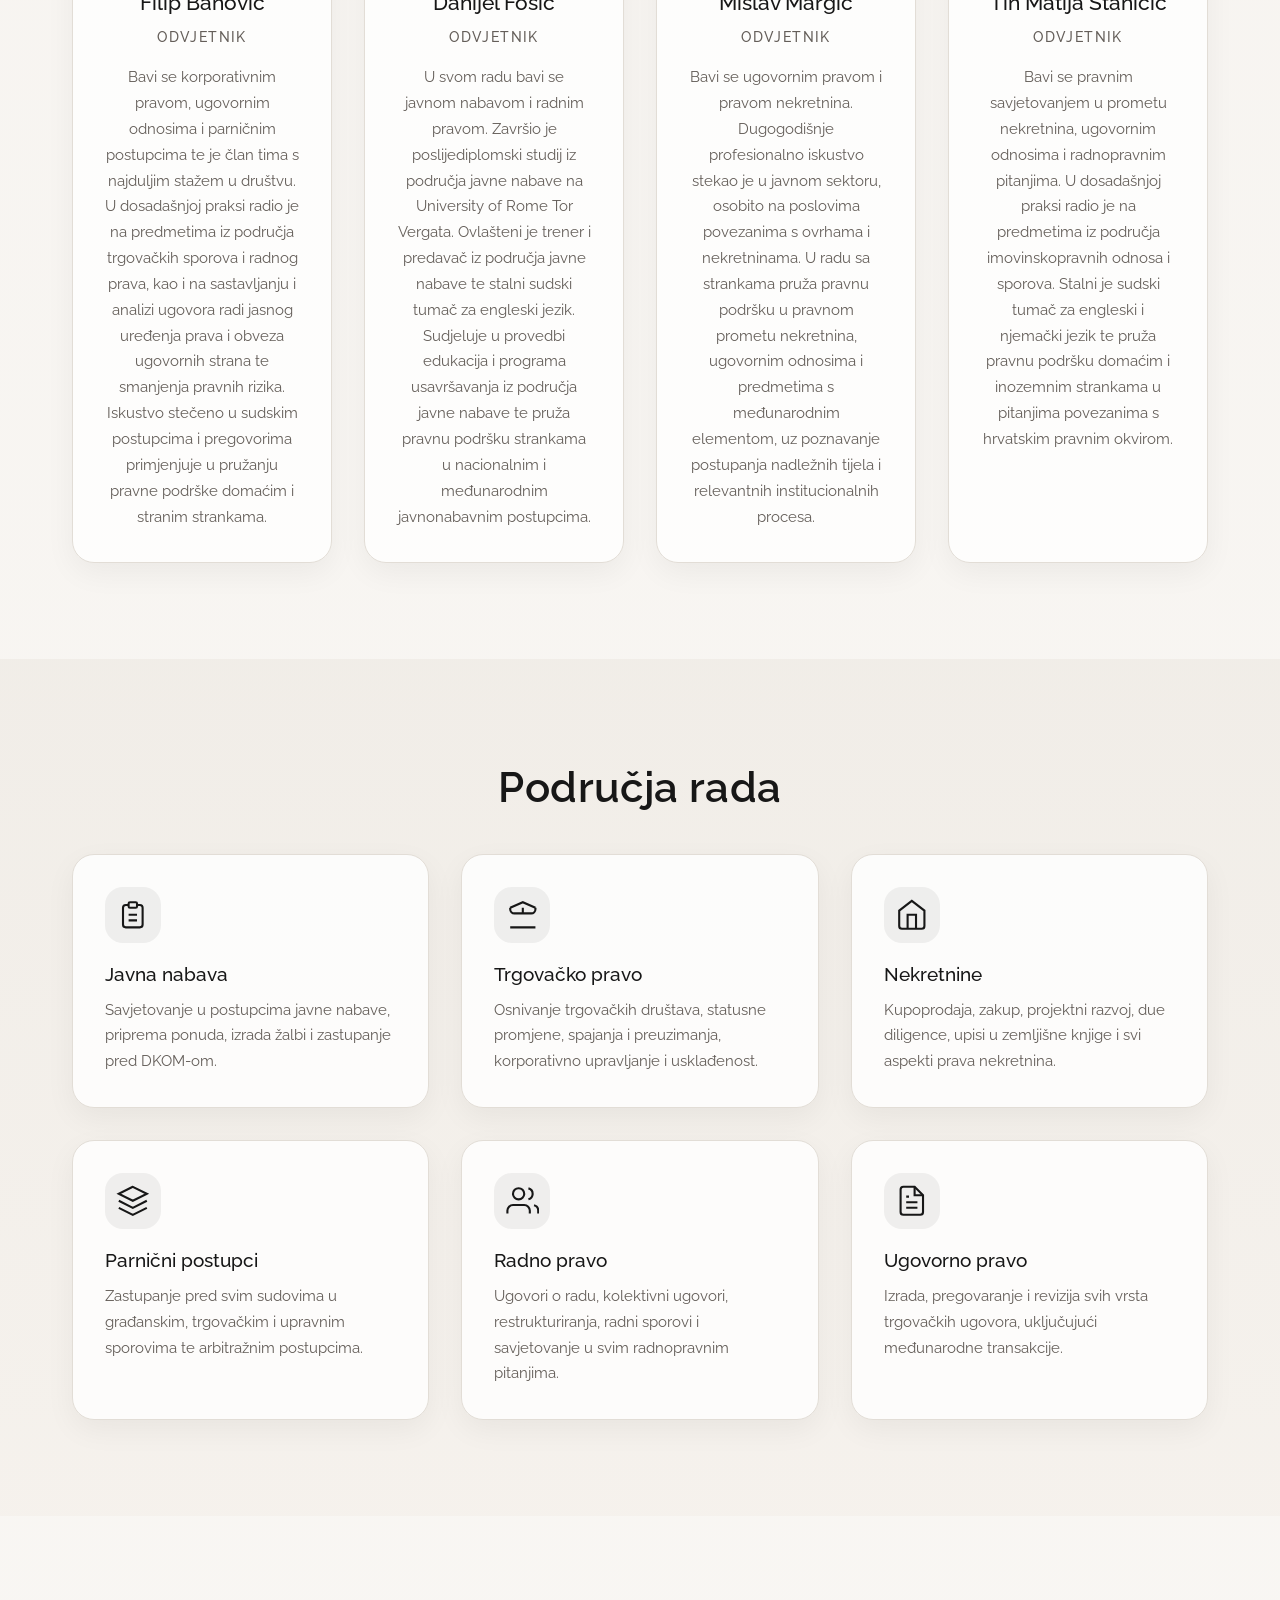
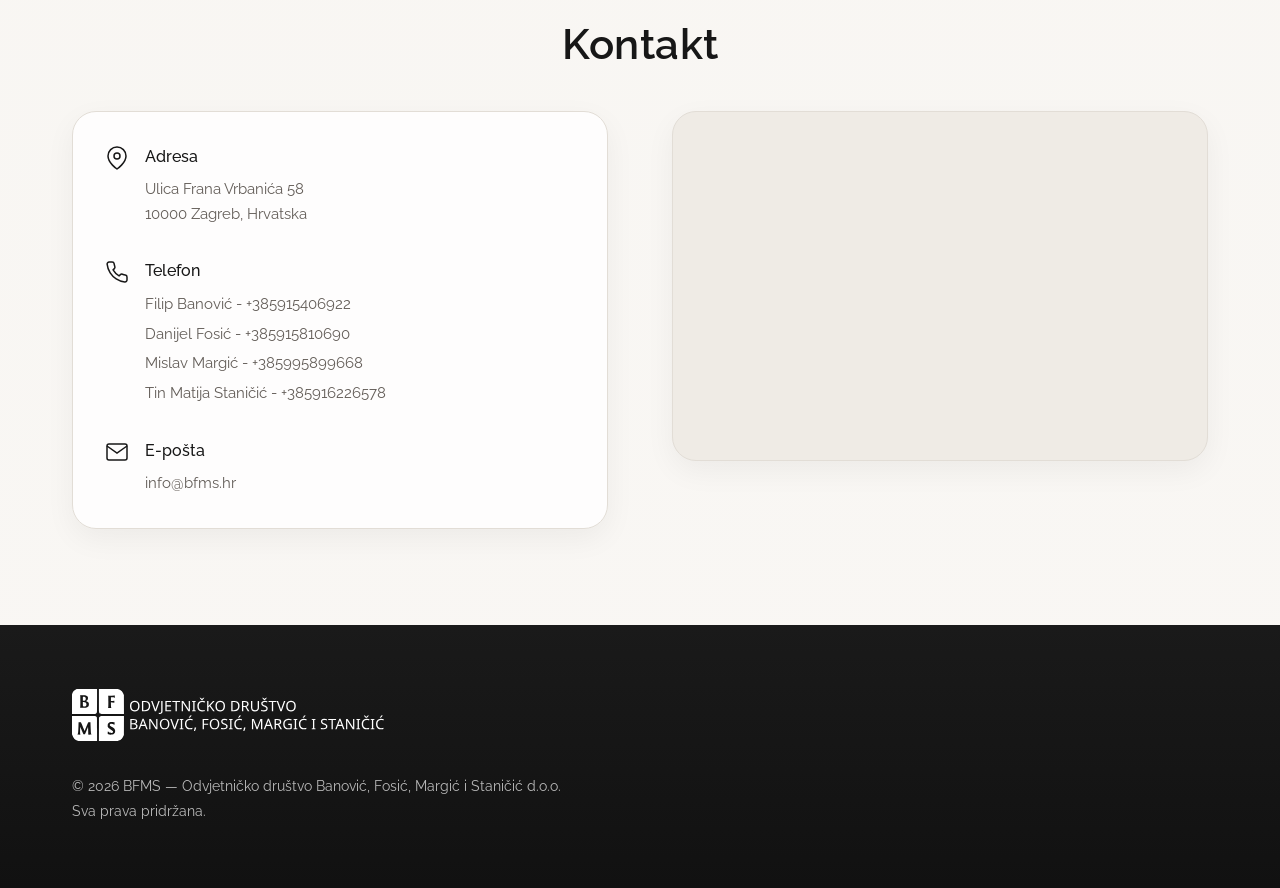
==== commit 5996e1ee: "izmjene opisa HOK" ====
--- a/index.html
+++ b/index.html
@@ -137,7 +137,7 @@
 </div>
 <h3 class="team-name">Filip Banović</h3>
 <p class="team-title">Odvjetnik</p>
-<p class="team-bio">Stručnjak za korporativno pravo, ugovorne odnose i parnične postupke, s najduljim stažem unutar tima koji doprinosi stabilnosti i visokoj razini pravne stručnosti. Kroz godine prakse profilirao se kao pouzdan partner u rješavanju trgovačkih sporova i radnopravnih izazova, s posebnim naglaskom na precizno sastavljanje ugovora koji sprječavaju pravne rizike. Njegovo iskustvo u sudnicama i pregovaračkim procesima čini ga ključnim osloncem za domaće i strane klijente.</p>
+<p class="team-bio">Bavi se korporativnim pravom, ugovornim odnosima i parničnim postupcima te je član tima s najduljim stažem u društvu. U dosadašnjoj praksi radio je na predmetima iz područja trgovačkih sporova i radnog prava, kao i na sastavljanju i analizi ugovora radi jasnog uređenja prava i obveza ugovornih strana te smanjenja pravnih rizika. Iskustvo stečeno u sudskim postupcima i pregovorima primjenjuje u pružanju pravne podrške domaćim i stranim strankama.</p>
 </div>
 <!-- Team Member 2 -->
 <div class="team-member">
@@ -146,7 +146,7 @@
 </div>
 <h3 class="team-name">Danijel Fosić</h3>
 <p class="team-title">Odvjetnik</p>
-<p class="team-bio">Stručnjak za javnu nabavu i radno pravo. Završio je poslijediplomski studij iz područja javne nabave na University of Rome Tor Vergata. Kao ovlašteni trener i predavač iz područja javne nabave te stalni sudski tumač za engleski jezik, provodi formalne edukacije i stručna usavršavanja iz područja javne nabave te pruža pravnu podršku strankama u složenim nacionalnim i međunarodnim postupcima.</p>
+<p class="team-bio">U svom radu bavi se javnom nabavom i radnim pravom. Završio je poslijediplomski studij iz područja javne nabave na University of Rome Tor Vergata. Ovlašteni je trener i predavač iz područja javne nabave te stalni sudski tumač za engleski jezik. Sudjeluje u provedbi edukacija i programa usavršavanja iz područja javne nabave te pruža pravnu podršku strankama u nacionalnim i međunarodnim javnonabavnim postupcima.</p>
 </div>
 <!-- Team Member 3 -->
 <div class="team-member">
@@ -155,7 +155,7 @@
 </div>
 <h3 class="team-name">Mislav Margić</h3>
 <p class="team-title">Odvjetnik</p>
-<p class="team-bio">Stručnjak za ugovorno pravo i pravo nekretnina, s jedinstvenim profesionalnim iskustvom stečenim tijekom dugogodišnjeg rada u javnom sektoru na poslovima ovrha i nekretnina. Svojim klijentima osigurava dubinski uvid u institucionalne procese i visoku razinu pravne sigurnosti u pravnom prometu, pružajući cjelovitu podršku i u kompleksnim pravnim poslovima s međunarodnim elementom.</p>
+<p class="team-bio">Bavi se ugovornim pravom i pravom nekretnina. Dugogodišnje profesionalno iskustvo stekao je u javnom sektoru, osobito na poslovima povezanima s ovrhama i nekretninama. U radu sa strankama pruža pravnu podršku u pravnom prometu nekretnina, ugovornim odnosima i predmetima s međunarodnim elementom, uz poznavanje postupanja nadležnih tijela i relevantnih institucionalnih procesa.</p>
 </div>
 <!-- Team Member 4 -->
 <div class="team-member">
@@ -164,7 +164,7 @@
 </div>
 <h3 class="team-name">Tin Matija Staničić</h3>
 <p class="team-title">Odvjetnik</p>
-<p class="team-bio">Stručnjak čiji rad obuhvaća savjetovanje u prometu nekretnina, ugovorne odnose i radnopravna pitanja, uz bogato iskustvo u rješavanju imovinsko-pravnih sporova. Kao stalni sudski tumač za engleski i njemački jezik, ključna je podrška inozemnim klijentima u usklađivanju poslovanja s hrvatskim pravnim okvirom.</p>
+<p class="team-bio">Bavi se pravnim savjetovanjem u prometu nekretnina, ugovornim odnosima i radnopravnim pitanjima. U dosadašnjoj praksi radio je na predmetima iz područja imovinskopravnih odnosa i sporova. Stalni je sudski tumač za engleski i njemački jezik te pruža pravnu podršku domaćim i inozemnim strankama u pitanjima povezanima s hrvatskim pravnim okvirom.</p>
 </div>
 </div>
 </div>
